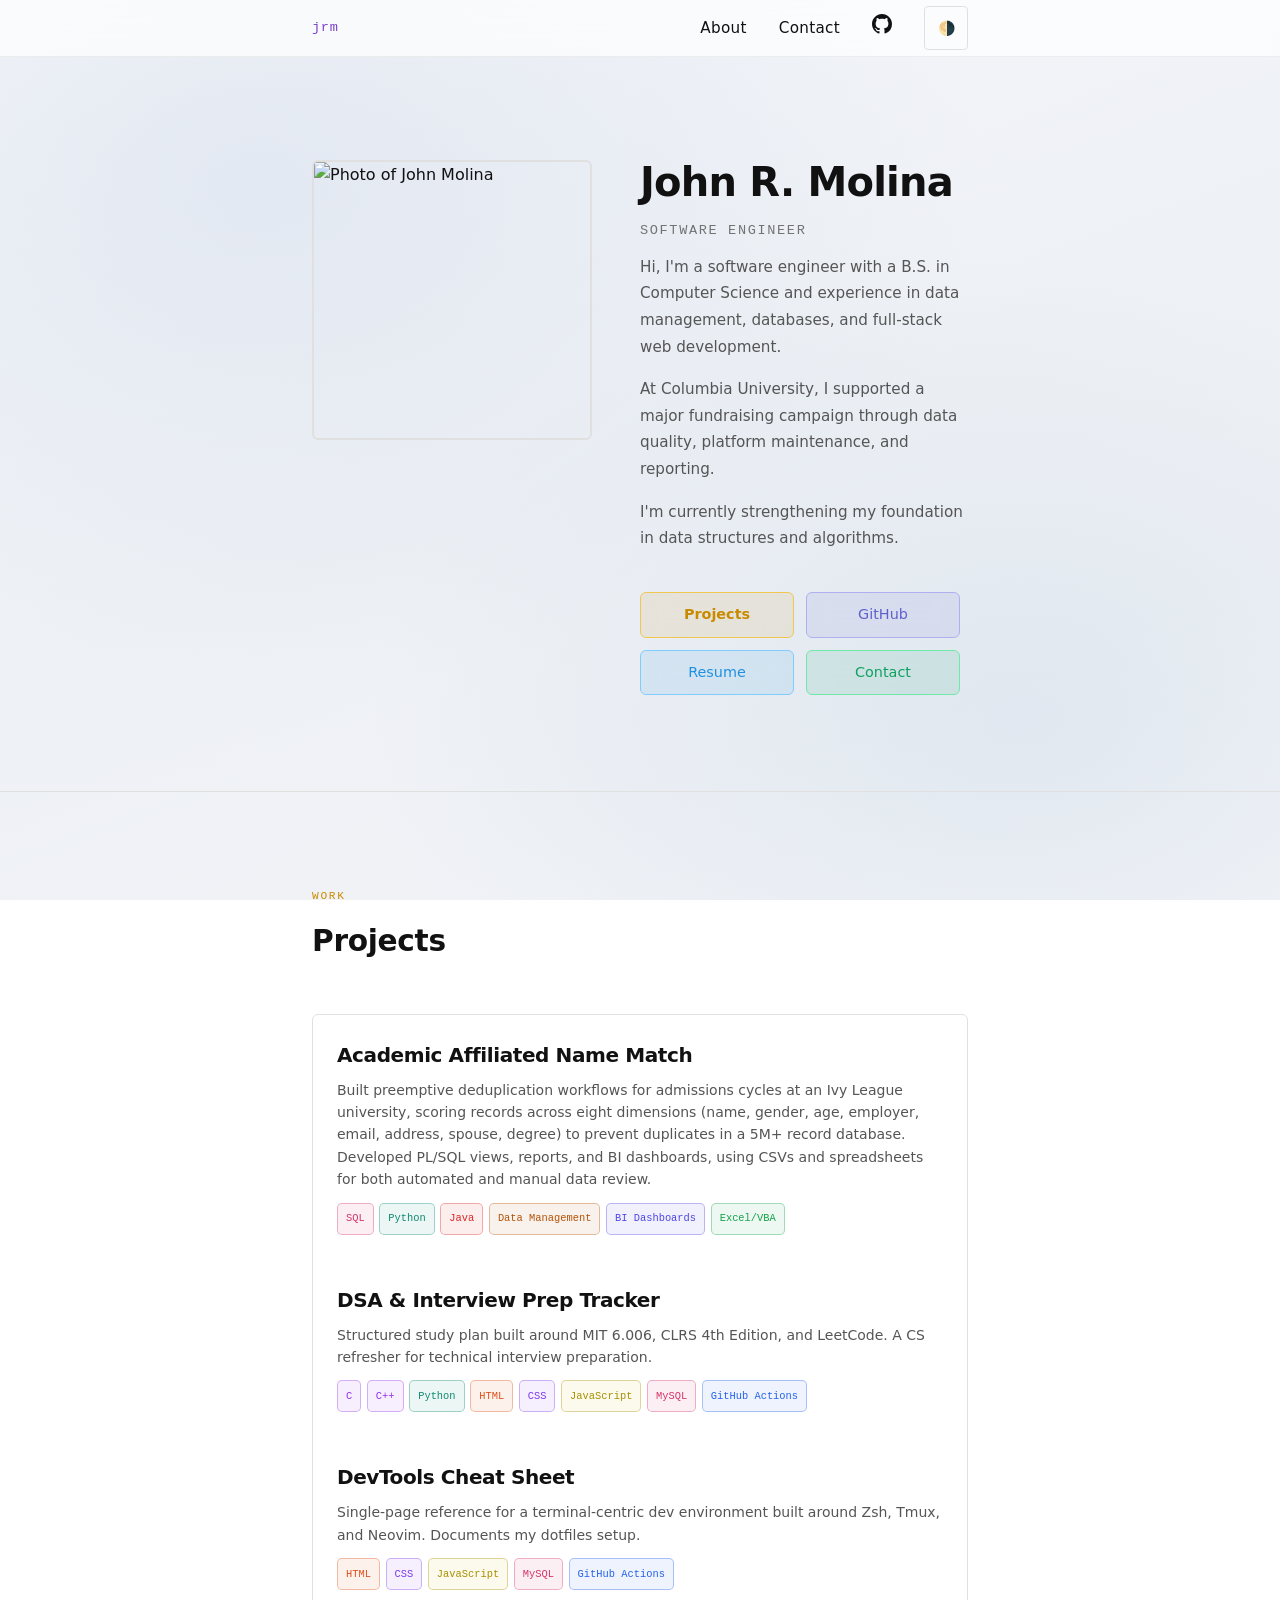
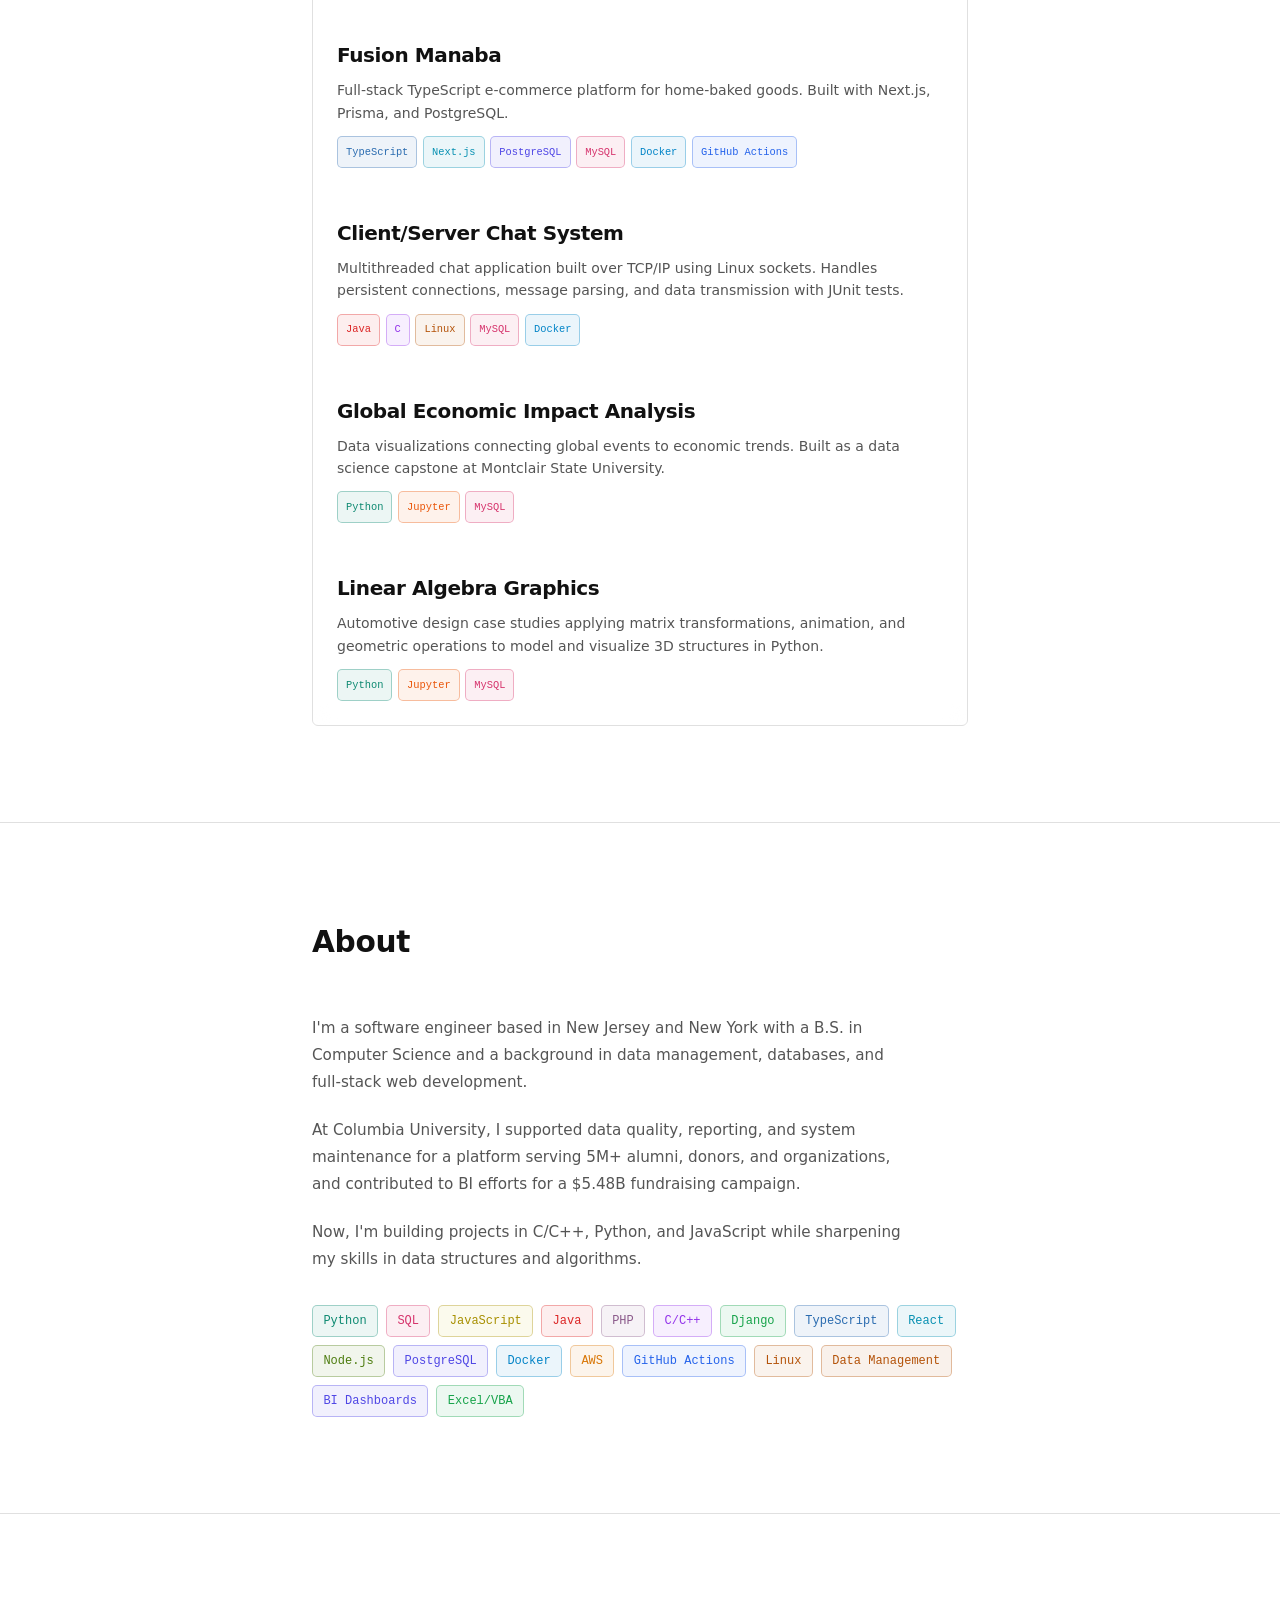
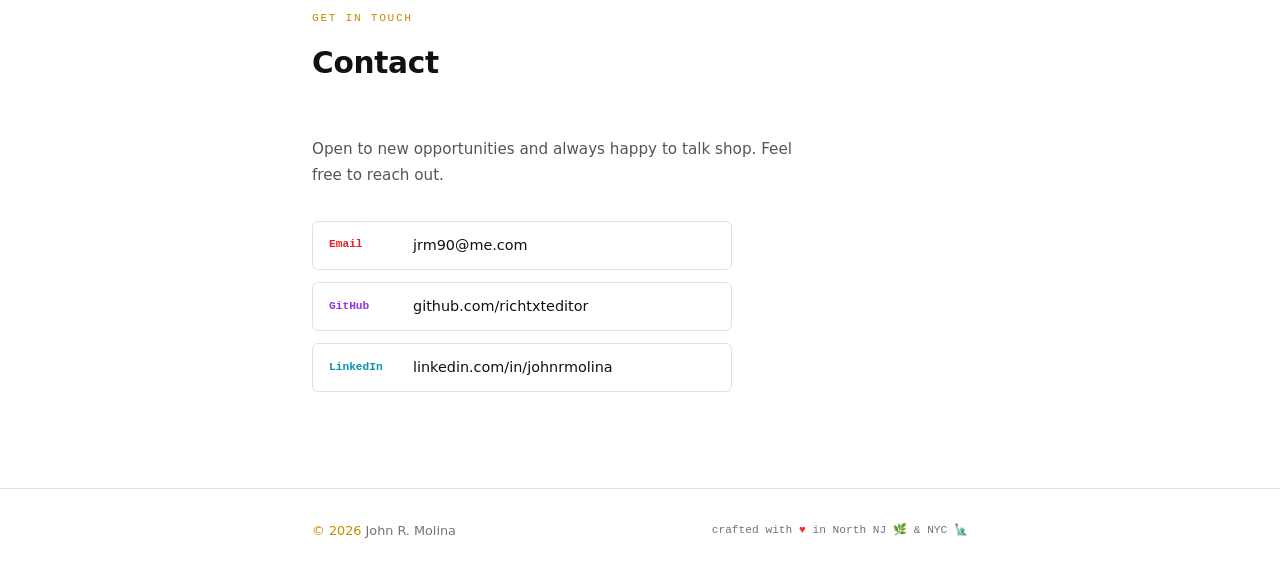
==== index.html @ a5426c4f "Make project cards fully clickable and accessible" ====
<!doctype html>
<html lang="en">
  <head>
    <meta charset="UTF-8" />
    <meta name="viewport" content="width=device-width, initial-scale=1.0" />
    <meta name="color-scheme" content="dark light" />
    <meta
      name="description"
      content="Portfolio of John Molina, Software Engineer based in NJ."
    />
    <title>John R. Molina</title>
    <link
      rel="icon"
      href="data:image/svg+xml,<svg xmlns='http://www.w3.org/2000/svg' viewBox='0 0 100 100'><text y='.9em' font-size='90'>💾</text></svg>"
    />
    <meta property="og:type" content="website" />
    <meta property="og:title" content="John R. Molina" />
    <meta property="og:description" content="Software Engineer based in NJ" />
    <meta
      property="og:image"
      content="https://richtxteditor.github.io/og-image.png"
    />
    <meta property="og:url" content="https://richtxteditor.github.io" />
    <meta name="twitter:card" content="summary_large_image" />
    <link rel="stylesheet" href="style.css" />
    <script>
      (function () {
        var t = localStorage.getItem("theme");
        if (t === "light" || t === "dark")
          document.documentElement.setAttribute("data-theme", t);
        else localStorage.removeItem("theme");
      })();
    </script>
  </head>
  <body>
    <!-- ── Skip Navigation ────────────────────────────────────── -->
    <a href="#main" class="skip-link">Skip to main content</a>

    <!-- ── Navigation ─────────────────────────────────────────── -->
    <header>
      <nav aria-label="Primary navigation">
        <div class="container">
          <a href="#hero" class="nav-logo" aria-label="John Molina — home"
            >jrm</a
          >
          <ul class="nav-links" role="list">
            <li><a href="#about">About</a></li>
            <li><a href="#contact">Contact</a></li>
            <li>
              <a
                href="https://github.com/richtxteditor/richtxteditor.github.io"
                target="_blank"
                rel="noopener"
                aria-label="GitHub repository (opens in new tab)"
                class="nav-github"
                ><svg
                  width="20"
                  height="20"
                  viewBox="0 0 16 16"
                  fill="currentColor"
                  aria-hidden="true"
                >
                  <path
                    d="M8 0C3.58 0 0 3.58 0 8c0 3.54 2.29 6.53 5.47 7.59.4.07.55-.17.55-.38 0-.19-.01-.82-.01-1.49-2.01.37-2.53-.49-2.69-.94-.09-.23-.48-.94-.82-1.13-.28-.15-.68-.52-.01-.53.63-.01 1.08.58 1.23.82.72 1.21 1.87.87 2.33.66.07-.52.28-.87.51-1.07-1.78-.2-3.64-.89-3.64-3.95 0-.87.31-1.59.82-2.15-.08-.2-.36-1.02.08-2.12 0 0 .67-.21 2.2.82.64-.18 1.32-.27 2-.27s1.36.09 2 .27c1.53-1.04 2.2-.82 2.2-.82.44 1.1.16 1.92.08 2.12.51.56.82 1.27.82 2.15 0 3.07-1.87 3.75-3.65 3.95.29.25.54.73.54 1.48 0 1.07-.01 1.93-.01 2.2 0 .21.15.46.55.38A8.01 8.01 0 0016 8c0-4.42-3.58-8-8-8z"
                  /></svg
              ></a>
            </li>
            <li>
              <button
                id="theme-toggle"
                type="button"
                aria-label="Toggle theme"
              ></button>
            </li>
          </ul>
        </div>
      </nav>
    </header>

    <main id="main">
      <!-- ── Hero ─────────────────────────────────────────────── -->
      <section id="hero" aria-labelledby="hero-heading">
        <div class="container hero-container">
          <span class="sr-only" id="new-tab-note">Opens in a new tab.</span>
          <span class="sr-only" id="pdf-note">PDF document.</span>
          <img
            src="prof_pic.png"
            alt="Photo of John Molina"
            class="hero-photo"
            width="280"
            height="280"
          />
          <div class="hero-text">
            <h1 class="hero-name" id="hero-heading">John R. Molina</h1>
            <p class="hero-title">Software Engineer</p>
            <div class="hero-bio">
              <p>
                Hi, I'm a software engineer with a B.S. in Computer Science and
                experience in data management, databases, and full-stack web
                development.
              </p>
              <p>
                At Columbia University, I supported a major fundraising
                campaign through data quality, platform maintenance, and
                reporting.
              </p>
              <p>
                I'm currently strengthening my foundation in data structures
                and algorithms.
              </p>
            </div>
            <div class="hero-links">
              <a href="#projects" class="btn btn-primary">Projects</a>
              <a
                href="https://github.com/richtxteditor"
                class="btn btn-github"
                target="_blank"
                rel="noopener"
                aria-describedby="new-tab-note"
                >GitHub</a
              >
              <a
                href="John Molina SWE resume.pdf"
                class="btn btn-resume"
                target="_blank"
                rel="noopener"
                aria-describedby="pdf-note new-tab-note"
                >Resume</a
              >
              <a href="#contact" class="btn btn-contact">Contact</a>
            </div>
          </div>
        </div>
      </section>

      <!-- ── Projects ─────────────────────────────────────────── -->
      <section id="projects" aria-labelledby="projects-heading">
        <div class="container">
          <p class="section-label" aria-hidden="true">Work</p>
          <h2 class="section-title" id="projects-heading">Projects</h2>
          <span class="sr-only" id="projects-new-tab-note"
            >Opens in a new tab.</span
          >

          <div class="projects-grid" role="list">
            <div class="project-card" role="listitem">
              <a
                href="https://www.wikicu.com/Office_of_Alumni_and_Development"
                class="project-card-link"
                target="_blank"
                rel="noopener"
                aria-labelledby="project-aanm-name"
                aria-describedby="project-aanm-desc projects-new-tab-note"
              >
                <div class="project-header">
                  <span class="project-name" id="project-aanm-name"
                    >Academic Affiliated Name Match</span
                  >
                </div>
                <p class="project-desc" id="project-aanm-desc">
                  Built preemptive deduplication workflows for admissions cycles
                  at an Ivy League university, scoring records across eight
                  dimensions (name, gender, age, employer, email, address, spouse,
                  degree) to prevent duplicates in a 5M+ record database.
                  Developed PL/SQL views, reports, and BI dashboards, using CSVs
                  and spreadsheets for both automated and manual data review.
                </p>
                <div class="project-tags" aria-hidden="true">
                  <span class="skill-tag lang-sql">SQL</span>
                  <span class="skill-tag lang-python">Python</span>
                  <span class="skill-tag lang-java">Java</span>
                  <span class="skill-tag lang-datamgmt">Data Management</span>
                  <span class="skill-tag lang-bi">BI Dashboards</span>
                  <span class="skill-tag lang-excel">Excel/VBA</span>
                </div>
              </a>
            </div>

            <div class="project-card" role="listitem">
              <a
                href="https://richtxteditor.github.io/dsa"
                class="project-card-link"
                target="_blank"
                rel="noopener"
                aria-labelledby="project-dsa-name"
                aria-describedby="project-dsa-desc projects-new-tab-note"
              >
                <div class="project-header">
                  <span class="project-name" id="project-dsa-name"
                    >DSA &amp; Interview Prep Tracker</span
                  >
                </div>
                <p class="project-desc" id="project-dsa-desc">
                  Structured study plan built around MIT 6.006, CLRS 4th Edition,
                  and LeetCode. A CS refresher for technical interview
                  preparation.
                </p>
                <div class="project-tags" aria-hidden="true">
                  <span class="skill-tag lang-cpp">C</span>
                  <span class="skill-tag lang-cpp">C++</span>
                  <span class="skill-tag lang-python">Python</span>
                  <span class="skill-tag lang-html">HTML</span>
                  <span class="skill-tag lang-css">CSS</span>
                  <span class="skill-tag lang-javascript">JavaScript</span>
                  <span class="skill-tag lang-sql">MySQL</span>
                  <span class="skill-tag lang-ghactions">GitHub Actions</span>
                </div>
              </a>
            </div>

            <div class="project-card" role="listitem">
              <a
                href="https://richtxteditor.github.io/devtools"
                class="project-card-link"
                target="_blank"
                rel="noopener"
                aria-labelledby="project-devtools-name"
                aria-describedby="project-devtools-desc projects-new-tab-note"
              >
                <div class="project-header">
                  <span class="project-name" id="project-devtools-name"
                    >DevTools Cheat Sheet</span
                  >
                </div>
                <p class="project-desc" id="project-devtools-desc">
                  Single-page reference for a terminal-centric dev environment
                  built around Zsh, Tmux, and Neovim. Documents my dotfiles setup.
                </p>
                <div class="project-tags" aria-hidden="true">
                  <span class="skill-tag lang-html">HTML</span>
                  <span class="skill-tag lang-css">CSS</span>
                  <span class="skill-tag lang-javascript">JavaScript</span>
                  <span class="skill-tag lang-sql">MySQL</span>
                  <span class="skill-tag lang-ghactions">GitHub Actions</span>
                </div>
              </a>
            </div>

            <div class="project-card" role="listitem">
              <a
                href="https://github.com/richtxteditor/fusion-manaba"
                class="project-card-link"
                target="_blank"
                rel="noopener"
                aria-labelledby="project-fusion-name"
                aria-describedby="project-fusion-desc projects-new-tab-note"
              >
                <div class="project-header">
                  <span class="project-name" id="project-fusion-name"
                    >Fusion Manaba</span
                  >
                </div>
                <p class="project-desc" id="project-fusion-desc">
                  Full-stack TypeScript e-commerce platform for home-baked goods.
                  Built with Next.js, Prisma, and PostgreSQL.
                </p>
                <div class="project-tags" aria-hidden="true">
                  <span class="skill-tag lang-typescript">TypeScript</span>
                  <span class="skill-tag lang-react">Next.js</span>
                  <span class="skill-tag lang-postgres">PostgreSQL</span>
                  <span class="skill-tag lang-sql">MySQL</span>
                  <span class="skill-tag lang-docker">Docker</span>
                  <span class="skill-tag lang-ghactions">GitHub Actions</span>
                </div>
              </a>
            </div>

            <div class="project-card" role="listitem">
              <a
                href="https://github.com/richtxteditor/Client-Server-Chat-System-with-Enhanced-TCP-Protocol"
                class="project-card-link"
                target="_blank"
                rel="noopener"
                aria-labelledby="project-chat-name"
                aria-describedby="project-chat-desc projects-new-tab-note"
              >
                <div class="project-header">
                  <span class="project-name" id="project-chat-name"
                    >Client/Server Chat System</span
                  >
                </div>
                <p class="project-desc" id="project-chat-desc">
                  Multithreaded chat application built over TCP/IP using Linux
                  sockets. Handles persistent connections, message parsing, and
                  data transmission with JUnit tests.
                </p>
                <div class="project-tags" aria-hidden="true">
                  <span class="skill-tag lang-java">Java</span>
                  <span class="skill-tag lang-cpp">C</span>
                  <span class="skill-tag lang-linux">Linux</span>
                  <span class="skill-tag lang-sql">MySQL</span>
                  <span class="skill-tag lang-docker">Docker</span>
                </div>
              </a>
            </div>

            <div class="project-card" role="listitem">
              <a
                href="https://github.com/richtxteditor/MSU-datasci-geopolitical-analysis"
                class="project-card-link"
                target="_blank"
                rel="noopener"
                aria-labelledby="project-global-name"
                aria-describedby="project-global-desc projects-new-tab-note"
              >
                <div class="project-header">
                  <span class="project-name" id="project-global-name"
                    >Global Economic Impact Analysis</span
                  >
                </div>
                <p class="project-desc" id="project-global-desc">
                  Data visualizations connecting global events to economic trends.
                  Built as a data science capstone at Montclair State University.
                </p>
                <div class="project-tags" aria-hidden="true">
                  <span class="skill-tag lang-python">Python</span>
                  <span class="skill-tag lang-jupyter">Jupyter</span>
                  <span class="skill-tag lang-sql">MySQL</span>
                </div>
              </a>
            </div>

            <div class="project-card" role="listitem">
              <a
                href="https://github.com/richtxteditor/linear-algebra-graphics-project"
                class="project-card-link"
                target="_blank"
                rel="noopener"
                aria-labelledby="project-linear-name"
                aria-describedby="project-linear-desc projects-new-tab-note"
              >
                <div class="project-header">
                  <span class="project-name" id="project-linear-name"
                    >Linear Algebra Graphics</span
                  >
                </div>
                <p class="project-desc" id="project-linear-desc">
                  Automotive design case studies applying matrix transformations,
                  animation, and geometric operations to model and visualize 3D
                  structures in Python.
                </p>
                <div class="project-tags" aria-hidden="true">
                  <span class="skill-tag lang-python">Python</span>
                  <span class="skill-tag lang-jupyter">Jupyter</span>
                  <span class="skill-tag lang-sql">MySQL</span>
                </div>
              </a>
            </div>
          </div>
        </div>
      </section>

      <!-- ── About ────────────────────────────────────────────── -->
      <section id="about" aria-labelledby="about-heading">
        <div class="container">
          <h2 class="section-title" id="about-heading">About</h2>

          <div class="about-body">
            <p>
              I'm a software engineer based in New Jersey and New York with a
              B.S. in Computer Science and a background in data management,
              databases, and full-stack web development.
            </p>
            <p>
              At Columbia University, I supported data quality, reporting, and
              system maintenance for a platform serving 5M+ alumni, donors,
              and organizations, and contributed to BI efforts for a $5.48B
              fundraising campaign.
            </p>
            <p>
              Now, I'm building projects in C/C++, Python, and JavaScript
              while sharpening my skills in data structures and algorithms.
            </p>
          </div>

          <ul class="skills" role="list" aria-label="Technical skills">
            <li>
              <button type="button" class="skill-tag lang-python">
                Python
              </button>
            </li>
            <li>
              <button type="button" class="skill-tag lang-sql">SQL</button>
            </li>
            <li>
              <button type="button" class="skill-tag lang-javascript">
                JavaScript
              </button>
            </li>
            <li>
              <button type="button" class="skill-tag lang-java">Java</button>
            </li>
            <li>
              <button type="button" class="skill-tag lang-php">PHP</button>
            </li>
            <li>
              <button type="button" class="skill-tag lang-cpp">C/C++</button>
            </li>
            <li>
              <button type="button" class="skill-tag lang-django">
                Django
              </button>
            </li>
            <li>
              <button type="button" class="skill-tag lang-typescript">
                TypeScript
              </button>
            </li>
            <li>
              <button type="button" class="skill-tag lang-react">React</button>
            </li>
            <li>
              <button type="button" class="skill-tag lang-node">
                Node.js
              </button>
            </li>
            <li>
              <button type="button" class="skill-tag lang-postgres">
                PostgreSQL
              </button>
            </li>
            <li>
              <button type="button" class="skill-tag lang-docker">
                Docker
              </button>
            </li>
            <li>
              <button type="button" class="skill-tag lang-aws">AWS</button>
            </li>
            <li>
              <button type="button" class="skill-tag lang-ghactions">
                GitHub Actions
              </button>
            </li>
            <li>
              <button type="button" class="skill-tag lang-linux">Linux</button>
            </li>
            <li>
              <button type="button" class="skill-tag lang-datamgmt">
                Data Management
              </button>
            </li>
            <li>
              <button type="button" class="skill-tag lang-bi">
                BI Dashboards
              </button>
            </li>
            <li>
              <button type="button" class="skill-tag lang-excel">
                Excel/VBA
              </button>
            </li>
          </ul>
        </div>
      </section>

      <!-- ── Contact ──────────────────────────────────────────── -->
      <section id="contact" aria-labelledby="contact-heading">
        <div class="container">
          <p class="section-label" aria-hidden="true">Get in touch</p>
          <h2 class="section-title" id="contact-heading">Contact</h2>

          <div class="contact-text">
            <p>
              Open to new opportunities and always happy to talk shop. Feel free
              to reach out.
            </p>
          </div>

          <ul class="contact-links" role="list">
            <li>
              <a
                href="mailto:jrm90@me.com"
                class="contact-link"
              >
                <span class="contact-link-label contact-label-email">Email</span>
                jrm90@me.com
              </a>
            </li>
            <li>
              <a
                href="https://github.com/richtxteditor"
                class="contact-link"
                target="_blank"
                rel="noopener"
                aria-describedby="new-tab-note"
              >
                <span class="contact-link-label contact-label-github"
                  >GitHub</span
                >
                github.com/richtxteditor
              </a>
            </li>
            <li>
              <a
                href="https://www.linkedin.com/in/johnrmolina/"
                class="contact-link"
                target="_blank"
                rel="noopener"
                aria-describedby="new-tab-note"
              >
                <span class="contact-link-label contact-label-linkedin"
                  >LinkedIn</span
                >
                linkedin.com/in/johnrmolina
              </a>
            </li>
          </ul>
        </div>
      </section>
    </main>

    <!-- ── Back to Top ──────────────────────────────────────────── -->
    <button
      id="to-top"
      type="button"
      aria-label="Back to top"
      class="to-top"
      hidden
    >
      &uarr;
    </button>

    <!-- ── Footer ─────────────────────────────────────────────── -->
    <footer>
      <div class="container">
        <span class="footer-left"
          ><span class="footer-copy"
            >&copy; <time id="year" datetime="2026">2026</time></span
          >
          <span class="footer-name">John R. Molina</span></span
        >
        <span
          class="footer-made"
          >crafted with
          <span class="heart" aria-hidden="true">&hearts;</span> in North NJ
          <span class="garden" aria-hidden="true">🌿</span> &amp; NYC
          <span class="city" aria-hidden="true">🗽</span></span
        >
      </div>
    </footer>

    <script>
      (function () {
        var yearEl = document.getElementById("year");
        var y = new Date().getFullYear();
        yearEl.textContent = y;
        yearEl.setAttribute("datetime", y);
      })();

      (function () {
        var btn = document.getElementById("theme-toggle");
        var root = document.documentElement;
        var modes = ["auto", "light", "dark"];

        function getStored() {
          var t = localStorage.getItem("theme");
          return t === "light" || t === "dark" ? t : "auto";
        }

        function getEffective(mode) {
          if (mode === "light" || mode === "dark") return mode;
          return matchMedia("(prefers-color-scheme: light)").matches
            ? "light"
            : "dark";
        }

        function apply(mode) {
          if (mode === "auto") {
            root.removeAttribute("data-theme");
            localStorage.removeItem("theme");
          } else {
            root.setAttribute("data-theme", mode);
            localStorage.setItem("theme", mode);
          }
        }

        function updateLabel() {
          var mode = getStored();
          var effective = getEffective(mode);
          var icons = {
            auto: "\uD83C\uDF17",
            light: "\u2600\uFE0F",
            dark: "\uD83C\uDF19",
          };
          var labels = {
            auto: "Theme: auto (system) — click for light",
            light: "Theme: light — click for dark",
            dark: "Theme: dark — click for auto",
          };
          btn.textContent = icons[mode];
          btn.setAttribute("aria-label", labels[mode]);
        }

        btn.addEventListener("click", function () {
          var current = getStored();
          var next = modes[(modes.indexOf(current) + 1) % modes.length];
          apply(next);
          updateLabel();
        });

        matchMedia("(prefers-color-scheme: light)").addEventListener(
          "change",
          function () {
            if (getStored() === "auto") apply("auto");
            updateLabel();
          },
        );
        updateLabel();
      })();

      (function () {
        var navLinks = document.querySelectorAll(".nav-links a[href^='#']");
        var sections = [];
        navLinks.forEach(function (link) {
          var sec = document.querySelector(link.getAttribute("href"));
          if (sec) sections.push({ link: link, section: sec });
        });

        var observer = new IntersectionObserver(
          function (entries) {
            entries.forEach(function (entry) {
              sections.forEach(function (item) {
                if (item.section === entry.target) {
                  if (entry.isIntersecting) {
                    item.link.classList.add("active");
                    item.link.setAttribute("aria-current", "true");
                  } else {
                    item.link.classList.remove("active");
                    item.link.removeAttribute("aria-current");
                  }
                }
              });
            });
          },
          { rootMargin: "-50% 0px -50% 0px" },
        );

        sections.forEach(function (item) {
          observer.observe(item.section);
        });
      })();


      (function () {
        // Heart glitch on hover
        var heart = document.querySelector(".heart");
        var city = document.querySelector(".city");
        var garden = document.querySelector(".garden");
        if (!heart) return;
        var heartActive = false;
        var heartTimeout;
        var cityTimeout;
        var gardenTimeout;
        var heartGlyphs = [
          "\u2665",
          "\u2764",
          "\u2661",
          "\u2763",
          "\u2766",
          "\u2767",
          "*",
          "\u00d7",
          "\u2620",
          "\u2606",
        ];

        var heartColors = [
          "#f04040",
          "#ff2060",
          "#ff6080",
          "#e00040",
          "#ff4070",
          "#ff8090",
          "#d02050",
        ];

        function heartScramble() {
          if (!heartActive) return;
          heart.style.color =
            heartColors[Math.floor(Math.random() * heartColors.length)];
          var dx = (Math.random() - 0.5) * 5;
          var dy = (Math.random() - 0.5) * 4;
          var scale = 0.9 + Math.random() * 0.5;
          var rot = (Math.random() - 0.5) * 20;
          heart.style.display = "inline-block";
          heart.style.transform =
            "translate(" +
            dx +
            "px," +
            dy +
            "px) scale(" +
            scale +
            ") rotate(" +
            rot +
            "deg)";
          heartTimeout = setTimeout(heartScramble, 40 + Math.random() * 50);
        }

        function cityScramble() {
          if (!heartActive || !city) return;
          var dx = (Math.random() - 0.5) * 5;
          var dy = (Math.random() - 0.5) * 4;
          var scale = 0.9 + Math.random() * 0.5;
          var rot = (Math.random() - 0.5) * 20;
          city.style.display = "inline-block";
          city.style.transform =
            "translate(" +
            dx +
            "px," +
            dy +
            "px) scale(" +
            scale +
            ") rotate(" +
            rot +
            "deg)";
          cityTimeout = setTimeout(cityScramble, 40 + Math.random() * 50);
        }

        function gardenScramble() {
          if (!heartActive || !garden) return;
          var dx = (Math.random() - 0.5) * 5;
          var dy = (Math.random() - 0.5) * 4;
          var scale = 0.9 + Math.random() * 0.5;
          var rot = (Math.random() - 0.5) * 20;
          garden.style.display = "inline-block";
          garden.style.transform =
            "translate(" +
            dx +
            "px," +
            dy +
            "px) scale(" +
            scale +
            ") rotate(" +
            rot +
            "deg)";
          gardenTimeout = setTimeout(gardenScramble, 40 + Math.random() * 50);
        }

        function heartRestore() {
          heartActive = false;
          clearTimeout(heartTimeout);
          clearTimeout(cityTimeout);
          clearTimeout(gardenTimeout);
          heart.style.color = "";
          heart.style.transform = "";
          if (city) {
            city.style.transform = "";
          }
          if (garden) {
            garden.style.transform = "";
          }
        }

        var footerMade = document.querySelector(".footer-made");
        if (!matchMedia("(prefers-reduced-motion: reduce)").matches) {
          footerMade.addEventListener("mouseenter", function () {
            heartActive = true;
            heartScramble();
            cityScramble();
            gardenScramble();
          });
          footerMade.addEventListener("mouseleave", heartRestore);
        }
      })();

      (function () {
        function scrollToProjects() {
          document
            .getElementById("projects")
            .scrollIntoView({ behavior: "smooth", block: "start" });
        }
        document.querySelectorAll(".skills .skill-tag").forEach(function (tag) {
          tag.addEventListener("click", scrollToProjects);
          tag.addEventListener("keydown", function (e) {
            if (e.key === "Enter" || e.key === " ") {
              e.preventDefault();
              scrollToProjects();
            }
          });
        });
      })();

      (function () {
        var toTop = document.getElementById("to-top");
        function toggle() {
          toTop.hidden = window.scrollY < 400;
        }
        window.addEventListener("scroll", toggle, { passive: true });
        toTop.addEventListener("click", function () {
          window.scrollTo({ top: 0, behavior: "smooth" });
        });
        toggle();
      })();

      (function () {
        var logo = document.querySelector(".nav-logo");
        var original = "jrm";
        var chars = "!@#$%^&*?~/\\|<>{}[]0123456789abcdefghijklmnopqrstuvwxyz";
        var hovering = false;
        var interval;

        if (matchMedia("(prefers-reduced-motion: reduce)").matches) return;

        function runScramble() {
          var iterations = 0;
          interval = setInterval(function () {
            logo.textContent = original
              .split("")
              .map(function (ch, i) {
                if (i < iterations) return original[i];
                return chars[Math.floor(Math.random() * chars.length)];
              })
              .join("");
            iterations += 1 / 3;
            if (iterations >= original.length) {
              clearInterval(interval);
              if (hovering) runScramble();
            }
          }, 40);
        }

        logo.addEventListener("mouseenter", function () {
          hovering = true;
          runScramble();
        });

        logo.addEventListener("mouseleave", function () {
          hovering = false;
          clearInterval(interval);
          logo.textContent = original;
        });
      })();
    </script>
  </body>
</html>
---- style.css ----
/* ─── Reset & Variables ─────────────────────────────────────── */
*,
*::before,
*::after {
  box-sizing: border-box;
  margin: 0;
  padding: 0;
}

:root {
  --bg: radial-gradient(ellipse at 75% 85%, #18103a 0%, transparent 45%),
    radial-gradient(ellipse at 25% 40%, #0c1830 0%, transparent 40%),
    linear-gradient(160deg, #050507 0%, #0a0e1a 25%, #0e1028 50%, #100c20 75%, #060608 100%);
  --nav-bg: #0f172a;
  --surface: #161616;
  --border: #222222;
  --muted: #9a9a9a;
  --text: #e8e8e8;
  --dim: #a0a0a0;
  --font: "SF Mono", "Fira Code", "Cascadia Code", monospace;
  --sans: system-ui, -apple-system, sans-serif;
}

@media (prefers-color-scheme: light) {
  :root:not([data-theme="dark"]) {
    --bg: radial-gradient(ellipse at 20% 20%, rgba(210, 220, 235, 0.5) 0%, transparent 50%),
      radial-gradient(ellipse at 80% 80%, rgba(200, 215, 230, 0.4) 0%, transparent 45%),
      linear-gradient(160deg, #f8f9fb 0%, #f2f4f8 25%, #eef1f5 50%, #f0f2f6 75%, #f5f6f9 100%);
    --nav-bg: #ffffff;
    --surface: #f0f0f0;
    --border: #e0e0e0;
    --muted: #737373;
    --text: #111111;
    --dim: #555555;
  }

  :root:not([data-theme="dark"]) .btn-primary {
    color: #c88b00;
    border-color: #f0c850;
    background: rgba(200, 139, 0, 0.1);
  }

  :root:not([data-theme="dark"]) .btn-primary:hover {
    color: #a06e00;
    border-color: #c88b00;
    background: rgba(200, 139, 0, 0.18);
  }
}

[data-theme="light"] {
  --bg: radial-gradient(ellipse at 20% 20%, rgba(210, 220, 235, 0.5) 0%, transparent 50%),
    radial-gradient(ellipse at 80% 80%, rgba(200, 215, 230, 0.4) 0%, transparent 45%),
    linear-gradient(160deg, #f8f9fb 0%, #f2f4f8 25%, #eef1f5 50%, #f0f2f6 75%, #f5f6f9 100%);
  --nav-bg: #ffffff;
  --surface: #f0f0f0;
  --border: #e0e0e0;
  --muted: #737373;
  --text: #111111;
  --dim: #555555;
}

[data-theme="light"] .btn-primary {
  color: #c88b00;
  border-color: #f0c850;
  background: rgba(200, 139, 0, 0.1);
}

[data-theme="light"] .btn-primary:hover {
  color: #a06e00;
  border-color: #c88b00;
  background: rgba(200, 139, 0, 0.18);
}

html {
  scroll-behavior: smooth;
}

@media (prefers-reduced-motion: reduce) {
  html {
    scroll-behavior: auto;
  }

  *,
  *::before,
  *::after {
    transition-duration: 0.01ms !important;
    animation-duration: 0.01ms !important;
  }
}

body {
  background: var(--bg);
  background-attachment: fixed;
  color: var(--text);
  font-family: var(--sans);
  font-size: 16px;
  line-height: 1.6;
  -webkit-font-smoothing: antialiased;
}

/* ─── Skip Link ─────────────────────────────────────────────── */
.skip-link {
  position: absolute;
  top: -100%;
  left: 1rem;
  padding: 0.5rem 1rem;
  background: var(--text);
  color: var(--nav-bg);
  font-size: 0.875rem;
  font-weight: 600;
  border-radius: 4px;
  z-index: 999;
  text-decoration: none;
}

.skip-link:focus {
  top: 1rem;
}

.sr-only {
  position: absolute;
  width: 1px;
  height: 1px;
  padding: 0;
  margin: -1px;
  overflow: hidden;
  clip: rect(0, 0, 0, 0);
  white-space: nowrap;
  border: 0;
}

/* ─── Focus Styles ───────────────────────────────────────────── */
:focus-visible {
  outline: 2px solid var(--text);
  outline-offset: 3px;
  border-radius: 2px;
}

/* ─── Layout ────────────────────────────────────────────────── */
.container {
  max-width: 720px;
  margin: 0 auto;
  padding: 0 2rem;
}

section {
  padding: 6rem 0;
  border-bottom: 1px solid var(--border);
}

section:last-of-type {
  border-bottom: none;
}

/* ─── Navigation ────────────────────────────────────────────── */
nav {
  position: fixed;
  top: 0;
  left: 0;
  right: 0;
  z-index: 100;
  background: rgba(15, 23, 42, 0.8);
  backdrop-filter: blur(16px);
  -webkit-backdrop-filter: blur(16px);
  border-bottom: 1px solid rgba(255, 255, 255, 0.08);
}

@media (prefers-color-scheme: light) {
  :root:not([data-theme="dark"]) nav {
    background: rgba(255, 255, 255, 0.7);
    border-bottom: 1px solid rgba(0, 0, 0, 0.06);
  }
}

[data-theme="light"] nav {
  background: rgba(255, 255, 255, 0.7);
  border-bottom: 1px solid rgba(0, 0, 0, 0.06);
}

nav .container {
  display: flex;
  align-items: center;
  justify-content: space-between;
  height: 56px;
}

.nav-logo {
  font-family: var(--font);
  font-size: 0.85rem;
  color: #b07ee8;
  text-decoration: none;
  letter-spacing: 0.05em;
}

[data-theme="light"] .nav-logo,
:root:not([data-theme="dark"]) .nav-logo {
  color: #8040e0;
}

.nav-links {
  display: flex;
  align-items: center;
  gap: 2rem;
  list-style: none;
}

.nav-links a {
  color: var(--text);
  text-decoration: none;
  font-size: 0.95rem;
  font-weight: 500;
  letter-spacing: 0.02em;
  transition: color 0.15s, opacity 0.15s;
}

.nav-links a:hover {
  opacity: 0.7;
}

.nav-links a.active {
  color: var(--text);
  text-decoration: underline;
  text-underline-offset: 4px;
  text-decoration-thickness: 2px;
}

/* ─── Theme Toggle ─────────────────────────────────────────── */
#theme-toggle {
  background: none;
  border: 1px solid var(--border);
  border-radius: 4px;
  padding: 0.25rem 0.5rem;
  min-width: 44px;
  min-height: 44px;
  font-size: 0.875rem;
  color: var(--dim);
  cursor: pointer;
  transition:
    color 0.15s,
    border-color 0.15s;
  line-height: 1;
}

#theme-toggle:hover {
  color: var(--text);
  border-color: var(--muted);
}

/* ─── Hero ──────────────────────────────────────────────────── */
#hero {
  padding-top: 10rem;
  padding-bottom: 6rem;
  border-bottom: 1px solid var(--border);
}

.hero-container {
  display: flex;
  align-items: flex-start;
  justify-content: space-between;
  gap: 3rem;
}

.hero-text {
  flex: 1;
  min-width: 0;
}

.hero-photo {
  width: 280px;
  height: 280px;
  border-radius: 6px;
  object-fit: cover;
  flex-shrink: 0;
  border: 2px solid var(--border);
}

.hero-label {
  font-family: var(--font);
  font-size: 0.75rem;
  color: var(--muted);
  letter-spacing: 0.15em;
  text-transform: uppercase;
  margin-bottom: 1.5rem;
}

.hero-name {
  font-size: clamp(1.75rem, 4vw, 2.5rem);
  white-space: nowrap;
  font-weight: 700;
  letter-spacing: -0.02em;
  line-height: 1.1;
  margin-bottom: 1rem;
}

.hero-title {
  font-size: 0.85rem;
  font-family: var(--font);
  font-weight: 500;
  color: var(--muted);
  letter-spacing: 0.12em;
  text-transform: uppercase;
  margin-bottom: 0.75rem;
}

.hero-bio {
  max-width: 500px;
  color: var(--dim);
  font-size: 0.95rem;
  line-height: 1.75;
  margin-bottom: 2.5rem;
}

.hero-bio p + p {
  margin-top: 1rem;
}

.hero-links {
  display: grid;
  grid-template-columns: 1fr 1fr;
  gap: 0.75rem;
  max-width: 320px;
}

/* ─── Buttons & Links ───────────────────────────────────────── */
.btn {
  display: inline-flex;
  align-items: center;
  justify-content: center;
  gap: 0.4rem;
  padding: 0.65rem 1.25rem;
  border: 1.5px solid var(--border);
  border-radius: 6px;
  font-size: 0.9rem;
  font-weight: 500;
  color: var(--dim);
  text-decoration: none;
  backdrop-filter: blur(12px);
  -webkit-backdrop-filter: blur(12px);
  transition:
    color 0.15s,
    border-color 0.15s,
    background 0.15s,
    transform 0.15s;
}

.btn:active {
  transform: scale(0.97);
}

.btn:hover {
  color: var(--text);
  border-color: var(--muted);
}

.btn-primary {
  color: #f0cc60;
  border-color: #a08030;
  background: rgba(240, 204, 96, 0.2);
  font-weight: 600;
}

.btn-primary:hover {
  color: #ffe080;
  border-color: #f0cc60;
  background: rgba(240, 204, 96, 0.3);
}

/* Accent button colors — dark theme defaults */
.btn-github {
  color: #b8a8f0;
  border-color: #6050bb;
  background: rgba(160, 144, 224, 0.22);
}
.btn-github:hover {
  color: #d0c0ff;
  border-color: #b8a8f0;
  background: rgba(160, 144, 224, 0.35);
}

.btn-resume {
  color: #90d8ff;
  border-color: #3580cc;
  background: rgba(128, 204, 255, 0.22);
}
.btn-resume:hover {
  color: #b0e8ff;
  border-color: #90d8ff;
  background: rgba(128, 204, 255, 0.35);
}

.btn-contact {
  color: #80f0b0;
  border-color: #309960;
  background: rgba(112, 240, 168, 0.22);
}
.btn-contact:hover {
  color: #a8ffd0;
  border-color: #80f0b0;
  background: rgba(112, 240, 168, 0.35);
}

/* Accent button colors — light theme */
:root:not([data-theme="dark"]) .btn-primary {
  color: #c88b00;
  border-color: #f0c850;
  background: rgba(200, 139, 0, 0.1);
}
:root:not([data-theme="dark"]) .btn-primary:hover {
  color: #a06e00;
  border-color: #c88b00;
  background: rgba(200, 139, 0, 0.18);
}

:root:not([data-theme="dark"]) .btn-github {
  color: #6060cc;
  border-color: #b0b0f0;
  background: rgba(96, 96, 204, 0.1);
}
:root:not([data-theme="dark"]) .btn-github:hover {
  color: #4040aa;
  border-color: #6060cc;
  background: rgba(96, 96, 204, 0.18);
}

:root:not([data-theme="dark"]) .btn-resume {
  color: #2090e0;
  border-color: #80ccff;
  background: rgba(32, 144, 224, 0.1);
}
:root:not([data-theme="dark"]) .btn-resume:hover {
  color: #0070c0;
  border-color: #2090e0;
  background: rgba(32, 144, 224, 0.18);
}

:root:not([data-theme="dark"]) .btn-contact {
  color: #10a060;
  border-color: #70e8a8;
  background: rgba(16, 160, 96, 0.1);
}
:root:not([data-theme="dark"]) .btn-contact:hover {
  color: #088048;
  border-color: #10a060;
  background: rgba(16, 160, 96, 0.18);
}

@media (prefers-color-scheme: light) {
  :root:not([data-theme="dark"]) .btn-primary {
    color: #c88b00;
    border-color: #f0c850;
    background: rgba(200, 139, 0, 0.1);
  }
  :root:not([data-theme="dark"]) .btn-primary:hover {
    color: #a06e00;
    border-color: #c88b00;
    background: rgba(200, 139, 0, 0.18);
  }
  :root:not([data-theme="dark"]) .btn-github {
    color: #6060cc;
    border-color: #b0b0f0;
    background: rgba(96, 96, 204, 0.1);
  }
  :root:not([data-theme="dark"]) .btn-github:hover {
    color: #4040aa;
    border-color: #6060cc;
    background: rgba(96, 96, 204, 0.18);
  }
  :root:not([data-theme="dark"]) .btn-resume {
    color: #2090e0;
    border-color: #80ccff;
    background: rgba(32, 144, 224, 0.1);
  }
  :root:not([data-theme="dark"]) .btn-resume:hover {
    color: #0070c0;
    border-color: #2090e0;
    background: rgba(32, 144, 224, 0.18);
  }
  :root:not([data-theme="dark"]) .btn-contact {
    color: #10a060;
    border-color: #70e8a8;
    background: rgba(16, 160, 96, 0.1);
  }
  :root:not([data-theme="dark"]) .btn-contact:hover {
    color: #088048;
    border-color: #10a060;
    background: rgba(16, 160, 96, 0.18);
  }
  :root:not([data-theme="dark"]) .nav-logo {
    color: #7b3dcc;
  }
  :root:not([data-theme="dark"]) .section-label {
    color: #9a7010;
  }
  :root:not([data-theme="dark"]) .heart {
    color: #d42020;
  }
}

[data-theme="light"] .btn-github {
  color: #6060cc;
  border-color: #b0b0f0;
  background: rgba(96, 96, 204, 0.1);
}
[data-theme="light"] .btn-github:hover {
  color: #4040aa;
  border-color: #6060cc;
  background: rgba(96, 96, 204, 0.18);
}
[data-theme="light"] .btn-resume {
  color: #2090e0;
  border-color: #80ccff;
  background: rgba(32, 144, 224, 0.1);
}
[data-theme="light"] .btn-resume:hover {
  color: #0070c0;
  border-color: #2090e0;
  background: rgba(32, 144, 224, 0.18);
}
[data-theme="light"] .btn-contact {
  color: #10a060;
  border-color: #70e8a8;
  background: rgba(16, 160, 96, 0.1);
}
[data-theme="light"] .btn-contact:hover {
  color: #088048;
  border-color: #10a060;
  background: rgba(16, 160, 96, 0.18);
}

/* ─── Section Header ────────────────────────────────────────── */
.section-label {
  font-family: var(--font);
  font-size: 0.7rem;
  color: #d4a830;
  letter-spacing: 0.15em;
  text-transform: uppercase;
  margin-bottom: 0.75rem;
}

[data-theme="light"] .section-label,
:root:not([data-theme="dark"]) .section-label {
  color: #c88b00;
}

.section-title {
  font-size: 1.85rem;
  font-weight: 700;
  letter-spacing: -0.01em;
  margin-bottom: 3rem;
}

/* ─── Projects ──────────────────────────────────────────────── */
.projects-grid {
  display: grid;
  gap: 1px;
  border: 1px solid var(--border);
  border-radius: 6px;
  /* Use clip instead of hidden so focus outlines can paint outside */
  overflow: clip;
}

/* Project card focus — inset outline so it's visible within the clipped grid */
.project-card-link:focus-visible {
  outline: 2px solid var(--text);
  outline-offset: -3px;
}

.project-card {
  display: block;
  position: relative;
  background: rgba(255, 255, 255, 0.04);
  backdrop-filter: blur(12px);
  -webkit-backdrop-filter: blur(12px);
  text-decoration: none;
  transition: background 0.15s;
  cursor: pointer;
}

.project-card:hover {
  background: rgba(255, 255, 255, 0.08);
}

.project-card:focus-within {
  background: rgba(255, 255, 255, 0.08);
}

.project-card-link {
  display: flex;
  flex-direction: column;
  height: 100%;
  box-sizing: border-box;
  padding: 1.5rem;
  color: inherit;
  text-decoration: none;
  cursor: pointer;
}

@media (prefers-color-scheme: light) {
  :root:not([data-theme="dark"]) .project-card {
    background: rgba(255, 255, 255, 0.15);
    backdrop-filter: blur(12px);
    -webkit-backdrop-filter: blur(12px);
  }
  :root:not([data-theme="dark"]) .project-card:hover {
    background: rgba(255, 255, 255, 0.25);
  }
  :root:not([data-theme="dark"]) .project-card:focus-within {
    background: rgba(255, 255, 255, 0.25);
  }
}

[data-theme="light"] .project-card {
  background: rgba(255, 255, 255, 0.15);
  backdrop-filter: blur(12px);
  -webkit-backdrop-filter: blur(12px);
}

[data-theme="light"] .project-card:hover {
  background: rgba(255, 255, 255, 0.25);
}

[data-theme="light"] .project-card:focus-within {
  background: rgba(255, 255, 255, 0.25);
}

.project-header {
  display: flex;
  align-items: baseline;
  justify-content: space-between;
  gap: 1rem;
  margin-bottom: 0.5rem;
}

.project-name {
  font-size: 1.25rem;
  font-weight: 700;
  color: var(--text);
  letter-spacing: -0.02em;
  text-decoration: underline;
  text-decoration-color: transparent;
  text-underline-offset: 0.18em;
  transition: text-decoration-color 0.15s ease;
}

.project-card-link:hover .project-name,
.project-card-link:focus-visible .project-name {
  text-decoration-color: currentColor;
}

.project-lang {
  font-family: var(--font);
  font-size: 0.7rem;
  color: var(--muted);
  white-space: nowrap;
}

.project-desc {
  font-size: 0.875rem;
  color: var(--dim);
  line-height: 1.6;
}

.project-tags {
  display: flex;
  flex-wrap: wrap;
  gap: 0.35rem;
  margin-top: 0.75rem;
}

.project-tags .skill-tag {
  font-size: 0.65rem;
  padding: 0.2rem 0.5rem;
  cursor: inherit;
  backdrop-filter: none;
  -webkit-backdrop-filter: none;
}

/* ─── About ─────────────────────────────────────────────────── */
.about-body {
  font-size: 0.95rem;
  color: var(--dim);
  line-height: 1.8;
  max-width: 600px;
}

.about-body p + p {
  margin-top: 1.25rem;
}

.skills {
  display: flex;
  flex-wrap: wrap;
  gap: 0.5rem;
  margin-top: 2rem;
  list-style: none;
}

.skills li {
  list-style: none;
}

.skill-tag {
  appearance: none;
  -webkit-appearance: none;
  border-width: 1.5px;
  border-style: solid;
  font-family: var(--font);
  font-size: 0.75rem;
  font-weight: 500;
  padding: 0.2rem 0.65rem;
  min-height: 32px;
  display: inline-flex;
  align-items: center;
  border-radius: 5px;
  color: var(--dim);
  backdrop-filter: blur(12px);
  -webkit-backdrop-filter: blur(12px);
  background-clip: padding-box;
  cursor: pointer;
  transition: transform 0.15s, background 0.15s;
}

.skill-tag:hover {
  transform: translateY(-1px);
}


/* ─── Brand Colors — Dark Theme (default) ──────────────────── */
.lang-python {
  color: #4ec9b0;
  border-color: rgba(78, 201, 176, 0.5);
  background: rgba(78, 201, 176, 0.14);
}
.lang-typescript {
  color: #569cd6;
  border-color: rgba(86, 156, 214, 0.5);
  background: rgba(86, 156, 214, 0.14);
}
.lang-javascript {
  color: #e8d44d;
  border-color: rgba(232, 212, 77, 0.45);
  background: rgba(232, 212, 77, 0.1);
}
.lang-java {
  color: #ff6b6b;
  border-color: rgba(255, 107, 107, 0.5);
  background: rgba(255, 107, 107, 0.14);
}
.lang-php {
  color: #b48ead;
  border-color: rgba(180, 142, 173, 0.5);
  background: rgba(180, 142, 173, 0.14);
}
.lang-sql {
  color: #ff9ec6;
  border-color: rgba(255, 158, 198, 0.5);
  background: rgba(255, 158, 198, 0.14);
}
.lang-cpp {
  color: #c586c0;
  border-color: rgba(197, 134, 192, 0.5);
  background: rgba(197, 134, 192, 0.14);
}
.lang-django {
  color: #73d677;
  border-color: rgba(115, 214, 119, 0.5);
  background: rgba(115, 214, 119, 0.14);
}
.lang-react {
  color: #61dafb;
  border-color: rgba(97, 218, 251, 0.45);
  background: rgba(97, 218, 251, 0.12);
}
.lang-node {
  color: #a3e635;
  border-color: rgba(163, 230, 53, 0.5);
  background: rgba(163, 230, 53, 0.14);
}
.lang-postgres {
  color: #7cacf8;
  border-color: rgba(124, 172, 248, 0.5);
  background: rgba(124, 172, 248, 0.14);
}
.lang-docker {
  color: #38bdf8;
  border-color: rgba(56, 189, 248, 0.5);
  background: rgba(56, 189, 248, 0.14);
}
.lang-aws {
  color: #f9a825;
  border-color: rgba(249, 168, 37, 0.5);
  background: rgba(249, 168, 37, 0.14);
}
.lang-ghactions {
  color: #3b82f6;
  border-color: rgba(59, 130, 246, 0.5);
  background: rgba(59, 130, 246, 0.14);
}
.lang-linux {
  color: #fbbf24;
  border-color: rgba(251, 191, 36, 0.45);
  background: rgba(251, 191, 36, 0.1);
}
.lang-jupyter {
  color: #fb923c;
  border-color: rgba(251, 146, 60, 0.5);
  background: rgba(251, 146, 60, 0.14);
}
.lang-html {
  color: #f97316;
  border-color: rgba(249, 115, 22, 0.5);
  background: rgba(249, 115, 22, 0.14);
}
.lang-css {
  color: #a78bfa;
  border-color: rgba(167, 139, 250, 0.5);
  background: rgba(167, 139, 250, 0.14);
}
.lang-datamgmt {
  color: #f5a623;
  border-color: rgba(245, 166, 35, 0.5);
  background: rgba(245, 166, 35, 0.14);
}
.lang-bi {
  color: #818cf8;
  border-color: rgba(129, 140, 248, 0.5);
  background: rgba(129, 140, 248, 0.14);
}
.lang-excel {
  color: #4ade80;
  border-color: rgba(74, 222, 128, 0.5);
  background: rgba(74, 222, 128, 0.14);
}

/* Brand colors inside project-lang (no bg/border, just text color) */
.project-lang .lang-python {
  color: #5aadff;
  background: none;
  border: none;
}
.project-lang .lang-typescript {
  color: #4a9fff;
  background: none;
  border: none;
}
.project-lang .lang-javascript {
  color: #f0e040;
  background: none;
  border: none;
}
.project-lang .lang-java {
  color: #ffa830;
  background: none;
  border: none;
}
.project-lang .lang-cpp {
  color: #40a0f0;
  background: none;
  border: none;
}
.project-lang .lang-jupyter {
  color: #ff8830;
  background: none;
  border: none;
}
.project-lang .lang-html {
  color: #f06040;
  background: none;
  border: none;
}
.project-lang .lang-css {
  color: #50a0ff;
  background: none;
  border: none;
}

/* ─── Brand Colors — Light Theme ───────────────────────────── */
[data-theme="light"] .lang-python,
:root:not([data-theme="dark"]) .lang-python {
  color: #0e8a72;
  border-color: rgba(14, 138, 114, 0.35);
  background: rgba(14, 138, 114, 0.08);
}
[data-theme="light"] .lang-typescript,
:root:not([data-theme="dark"]) .lang-typescript {
  color: #2b6cb0;
  border-color: rgba(43, 108, 176, 0.35);
  background: rgba(43, 108, 176, 0.08);
}
[data-theme="light"] .lang-javascript,
:root:not([data-theme="dark"]) .lang-javascript {
  color: #a89000;
  border-color: rgba(168, 144, 0, 0.35);
  background: rgba(200, 180, 10, 0.07);
}
[data-theme="light"] .lang-java,
:root:not([data-theme="dark"]) .lang-java {
  color: #dc2626;
  border-color: rgba(220, 38, 38, 0.35);
  background: rgba(220, 38, 38, 0.08);
}
[data-theme="light"] .lang-php,
:root:not([data-theme="dark"]) .lang-php {
  color: #8b5a8b;
  border-color: rgba(139, 90, 139, 0.35);
  background: rgba(139, 90, 139, 0.08);
}
[data-theme="light"] .lang-sql,
:root:not([data-theme="dark"]) .lang-sql {
  color: #d6336c;
  border-color: rgba(214, 51, 108, 0.35);
  background: rgba(214, 51, 108, 0.08);
}
[data-theme="light"] .lang-cpp,
:root:not([data-theme="dark"]) .lang-cpp {
  color: #9333ea;
  border-color: rgba(147, 51, 234, 0.35);
  background: rgba(147, 51, 234, 0.08);
}
[data-theme="light"] .lang-django,
:root:not([data-theme="dark"]) .lang-django {
  color: #16a34a;
  border-color: rgba(22, 163, 74, 0.35);
  background: rgba(22, 163, 74, 0.08);
}
[data-theme="light"] .lang-react,
:root:not([data-theme="dark"]) .lang-react {
  color: #0891b2;
  border-color: rgba(8, 145, 178, 0.35);
  background: rgba(8, 145, 178, 0.08);
}
[data-theme="light"] .lang-node,
:root:not([data-theme="dark"]) .lang-node {
  color: #4d7c0f;
  border-color: rgba(77, 124, 15, 0.35);
  background: rgba(77, 124, 15, 0.08);
}
[data-theme="light"] .lang-postgres,
:root:not([data-theme="dark"]) .lang-postgres {
  color: #4f46e5;
  border-color: rgba(79, 70, 229, 0.35);
  background: rgba(79, 70, 229, 0.08);
}
[data-theme="light"] .lang-docker,
:root:not([data-theme="dark"]) .lang-docker {
  color: #0284c7;
  border-color: rgba(2, 132, 199, 0.35);
  background: rgba(2, 132, 199, 0.08);
}
[data-theme="light"] .lang-aws,
:root:not([data-theme="dark"]) .lang-aws {
  color: #d97706;
  border-color: rgba(217, 119, 6, 0.35);
  background: rgba(217, 119, 6, 0.08);
}
[data-theme="light"] .lang-ghactions,
:root:not([data-theme="dark"]) .lang-ghactions {
  color: #2563eb;
  border-color: rgba(37, 99, 235, 0.35);
  background: rgba(37, 99, 235, 0.08);
}
[data-theme="light"] .lang-linux,
:root:not([data-theme="dark"]) .lang-linux {
  color: #b45309;
  border-color: rgba(180, 83, 9, 0.35);
  background: rgba(180, 83, 9, 0.07);
}
[data-theme="light"] .lang-jupyter,
:root:not([data-theme="dark"]) .lang-jupyter {
  color: #ea580c;
  border-color: rgba(234, 88, 12, 0.35);
  background: rgba(234, 88, 12, 0.08);
}

[data-theme="light"] .lang-html,
:root:not([data-theme="dark"]) .lang-html {
  color: #e04e18;
  border-color: rgba(224, 78, 24, 0.35);
  background: rgba(224, 78, 24, 0.08);
}
[data-theme="light"] .lang-css,
:root:not([data-theme="dark"]) .lang-css {
  color: #7c3aed;
  border-color: rgba(124, 58, 237, 0.35);
  background: rgba(124, 58, 237, 0.08);
}
[data-theme="light"] .lang-datamgmt,
:root:not([data-theme="dark"]) .lang-datamgmt {
  color: #b45309;
  border-color: rgba(180, 83, 9, 0.35);
  background: rgba(180, 83, 9, 0.08);
}
[data-theme="light"] .lang-bi,
:root:not([data-theme="dark"]) .lang-bi {
  color: #4f46e5;
  border-color: rgba(79, 70, 229, 0.35);
  background: rgba(79, 70, 229, 0.08);
}
[data-theme="light"] .lang-excel,
:root:not([data-theme="dark"]) .lang-excel {
  color: #16a34a;
  border-color: rgba(22, 163, 74, 0.35);
  background: rgba(22, 163, 74, 0.08);
}

/* Light theme — project-lang text-only overrides */
[data-theme="light"] .project-lang .lang-python,
:root:not([data-theme="dark"]) .project-lang .lang-python {
  color: #2080dd;
  background: none;
  border: none;
}
[data-theme="light"] .project-lang .lang-typescript,
:root:not([data-theme="dark"]) .project-lang .lang-typescript {
  color: #1870cc;
  background: none;
  border: none;
}
[data-theme="light"] .project-lang .lang-java,
:root:not([data-theme="dark"]) .project-lang .lang-java {
  color: #d06800;
  background: none;
  border: none;
}
[data-theme="light"] .project-lang .lang-cpp,
:root:not([data-theme="dark"]) .project-lang .lang-cpp {
  color: #1070cc;
  background: none;
  border: none;
}
[data-theme="light"] .project-lang .lang-jupyter,
:root:not([data-theme="dark"]) .project-lang .lang-jupyter {
  color: #e06010;
  background: none;
  border: none;
}
[data-theme="light"] .project-lang .lang-html,
:root:not([data-theme="dark"]) .project-lang .lang-html {
  color: #cc3310;
  background: none;
  border: none;
}
[data-theme="light"] .project-lang .lang-css,
:root:not([data-theme="dark"]) .project-lang .lang-css {
  color: #1860cc;
  background: none;
  border: none;
}

/* ─── Contact ───────────────────────────────────────────────── */
.contact-text {
  font-size: 0.95rem;
  color: var(--dim);
  margin-bottom: 2rem;
  max-width: 480px;
  line-height: 1.75;
}

.contact-text p + p {
  margin-top: 1rem;
}

.contact-links {
  display: flex;
  flex-direction: column;
  gap: 0.75rem;
  list-style: none;
  max-width: 420px;
}

.contact-link {
  display: flex;
  align-items: center;
  gap: 0.75rem;
  padding: 0.75rem 1rem;
  color: var(--text);
  text-decoration: none;
  font-size: 0.9rem;
  font-weight: 500;
  border: 1.5px solid var(--border);
  border-radius: 6px;
  background: rgba(255, 255, 255, 0.04);
  backdrop-filter: blur(12px);
  -webkit-backdrop-filter: blur(12px);
  transition: background 0.15s, transform 0.15s;
}

.contact-link:hover {
  background: rgba(255, 255, 255, 0.08);
  transform: translateY(-1px);
}

.contact-link:active {
  transform: scale(0.98);
}

.contact-link-label {
  font-family: var(--font);
  font-size: 0.7rem;
  font-weight: 600;
  width: 72px;
}

/* Contact label brand colors — dark theme */
.contact-label-email {
  color: #ff6b6b;
}
.contact-label-github {
  color: #c586c0;
}
.contact-label-linkedin {
  color: #61dafb;
}

/* Contact label brand colors — light theme */
[data-theme="light"] .contact-label-email,
:root:not([data-theme="dark"]) .contact-label-email {
  color: #dc2626;
}
[data-theme="light"] .contact-label-github,
:root:not([data-theme="dark"]) .contact-label-github {
  color: #9333ea;
}
[data-theme="light"] .contact-label-linkedin,
:root:not([data-theme="dark"]) .contact-label-linkedin {
  color: #0891b2;
}

@media (prefers-color-scheme: light) {
  :root:not([data-theme="dark"]) .contact-link {
    background: rgba(255, 255, 255, 0.25);
  }
  :root:not([data-theme="dark"]) .contact-link:hover {
    background: rgba(255, 255, 255, 0.4);
  }
}

[data-theme="light"] .contact-link {
  background: rgba(255, 255, 255, 0.25);
}
[data-theme="light"] .contact-link:hover {
  background: rgba(255, 255, 255, 0.4);
}

/* ─── Back to Top ───────────────────────────────────────────── */
.to-top {
  position: fixed;
  bottom: 2rem;
  right: 2rem;
  width: 2.75rem;
  height: 2.75rem;
  min-width: 44px;
  min-height: 44px;
  border: 1px solid var(--border);
  border-radius: 50%;
  background: var(--nav-bg);
  color: var(--text);
  font-size: 1.1rem;
  cursor: pointer;
  opacity: 0.8;
  transition: opacity 0.2s, transform 0.2s;
  z-index: 90;
}

.to-top:hover {
  opacity: 1;
  transform: translateY(-2px);
}

/* ─── Footer ────────────────────────────────────────────────── */
footer {
  padding: 2rem 0;
  border-top: 1px solid var(--border);
}

footer .container {
  display: flex;
  align-items: center;
  justify-content: space-between;
  flex-wrap: wrap;
  gap: 1rem;
}

.footer-copy {
  font-size: 0.8rem;
  color: #d4a830;
}

[data-theme="light"] .footer-copy,
:root:not([data-theme="dark"]) .footer-copy {
  color: #c88b00;
}

.footer-left {
  font-size: 0.8rem;
}

.footer-name {
  color: var(--muted);
}

.footer-made {
  font-family: var(--font);
  font-size: 0.7rem;
  color: var(--muted);
}

.heart {
  color: #f04040;
}

[data-theme="light"] .heart,
:root:not([data-theme="dark"]) .heart {
  color: #f03030;
}

/* ─── Responsive ────────────────────────────────────────────── */
@media (prefers-contrast: more) {
  :root:not([data-theme="light"]) {
    --muted: #999999;
    --dim: #cccccc;
    --border: #444444;
  }

  @media (prefers-color-scheme: light) {
    :root:not([data-theme="dark"]) {
      --muted: #555555;
      --dim: #222222;
      --border: #999999;
    }
  }

  [data-theme="light"] {
    --muted: #555555;
    --dim: #222222;
    --border: #999999;
  }

  :focus-visible {
    outline-width: 3px;
  }
}

@media (max-width: 600px) {
  .container {
    padding: 0 1.25rem;
  }

  .nav-links {
    gap: 0.75rem;
  }

  .nav-links a,
  .nav-links button {
    padding: 0.5rem 0.25rem;
    min-height: 44px;
    display: inline-flex;
    align-items: center;
  }

  section {
    padding: 4rem 0;
  }

  #hero {
    padding-top: 8rem;
  }

  .hero-container {
    flex-direction: column;
    text-align: center;
    align-items: center;
  }

  .hero-photo {
    width: 96px;
    height: 96px;
  }

  .hero-links {
    grid-template-columns: 1fr;
    max-width: 240px;
    margin: 0 auto;
  }

  .project-header {
    flex-direction: column;
    gap: 0.25rem;
  }

  .project-desc {
    word-wrap: break-word;
    overflow-wrap: break-word;
  }

  .skills {
    gap: 0.4rem;
  }

  .skill-tag {
    font-size: 0.7rem;
    padding: 0.2rem 0.5rem;
  }
}
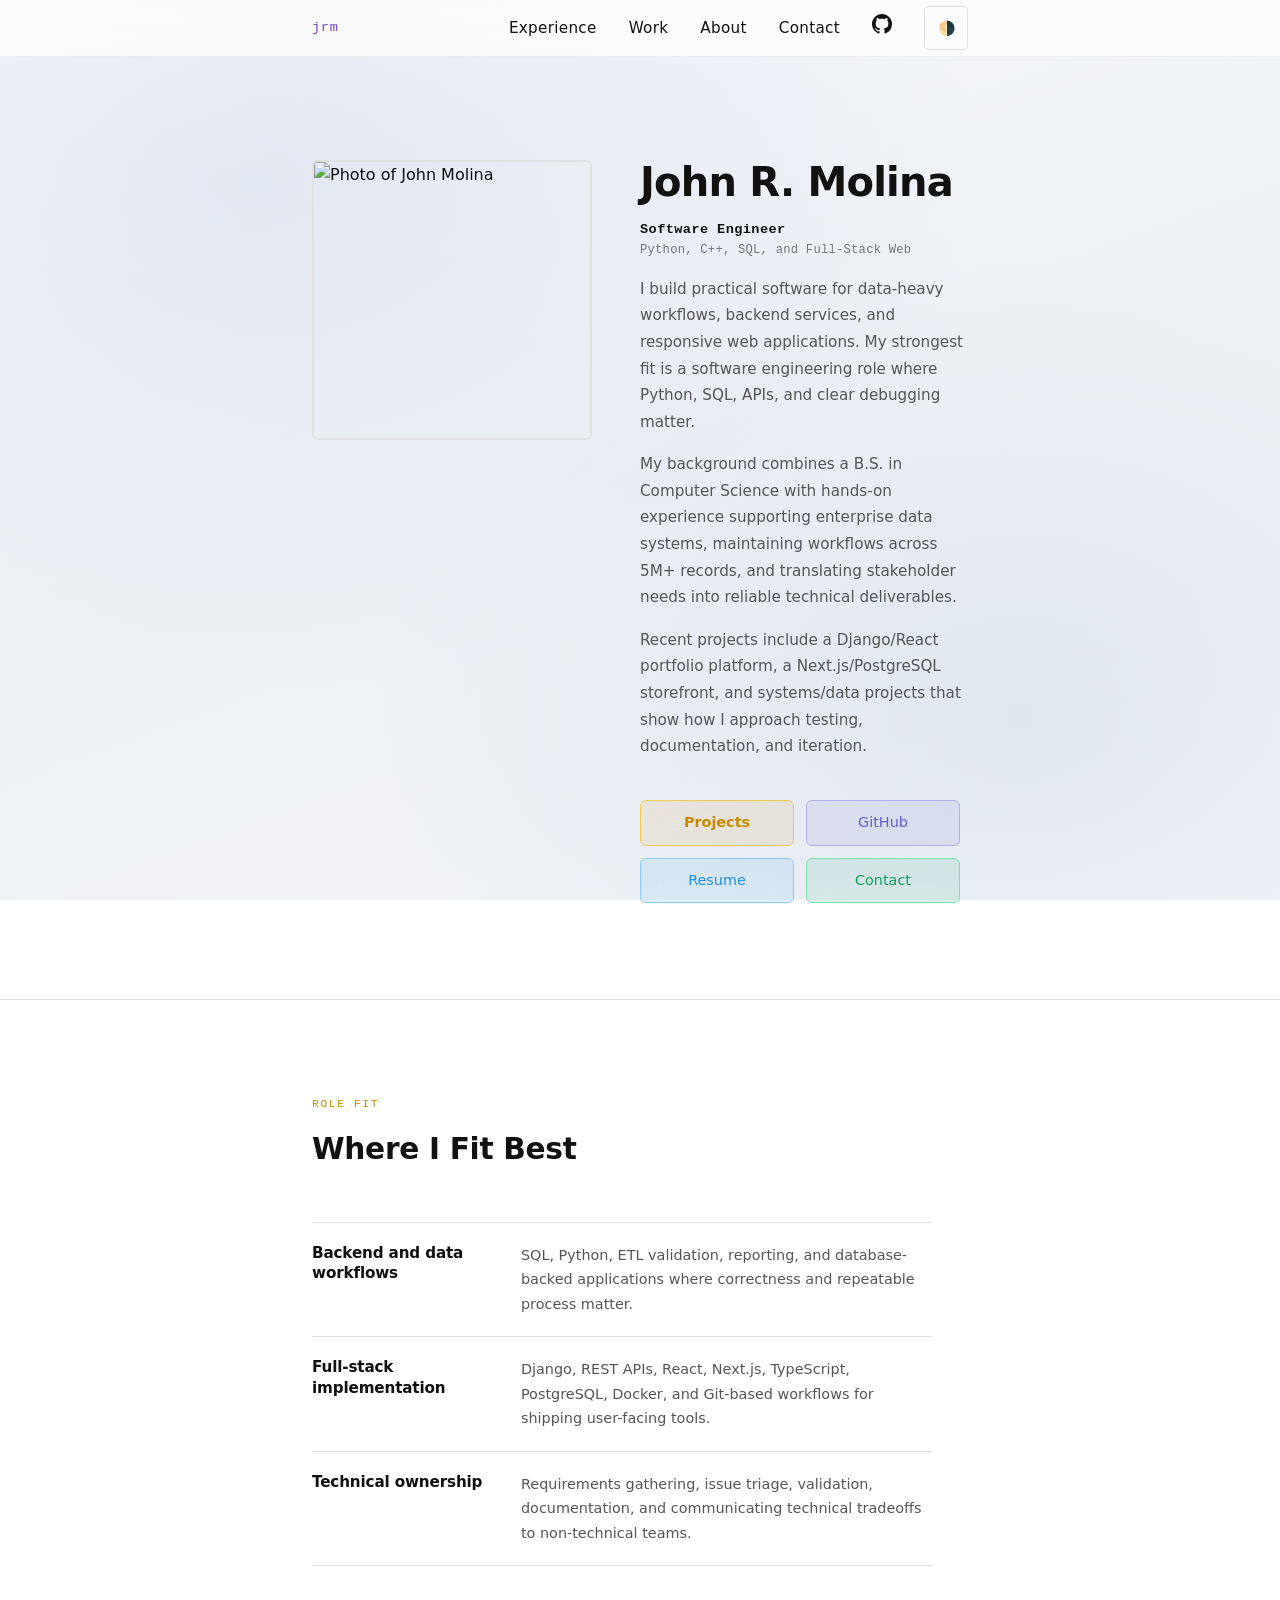
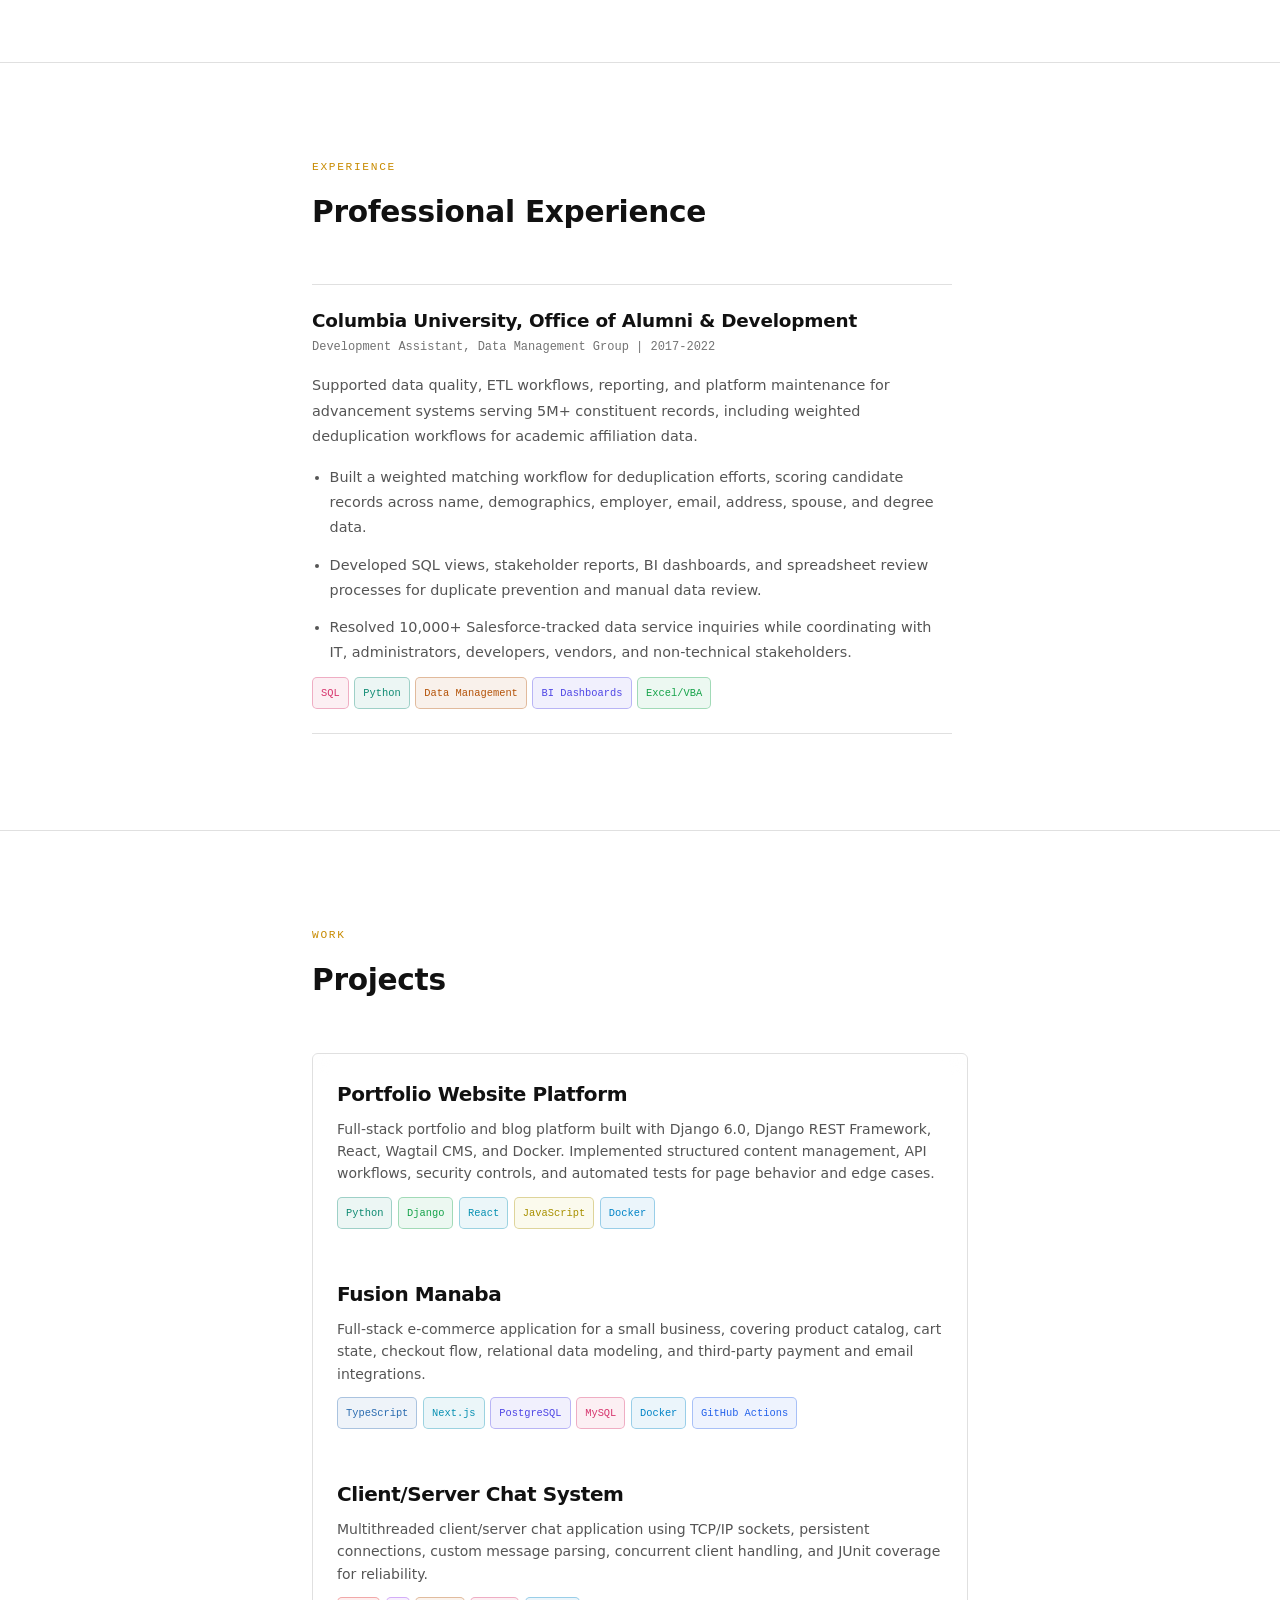
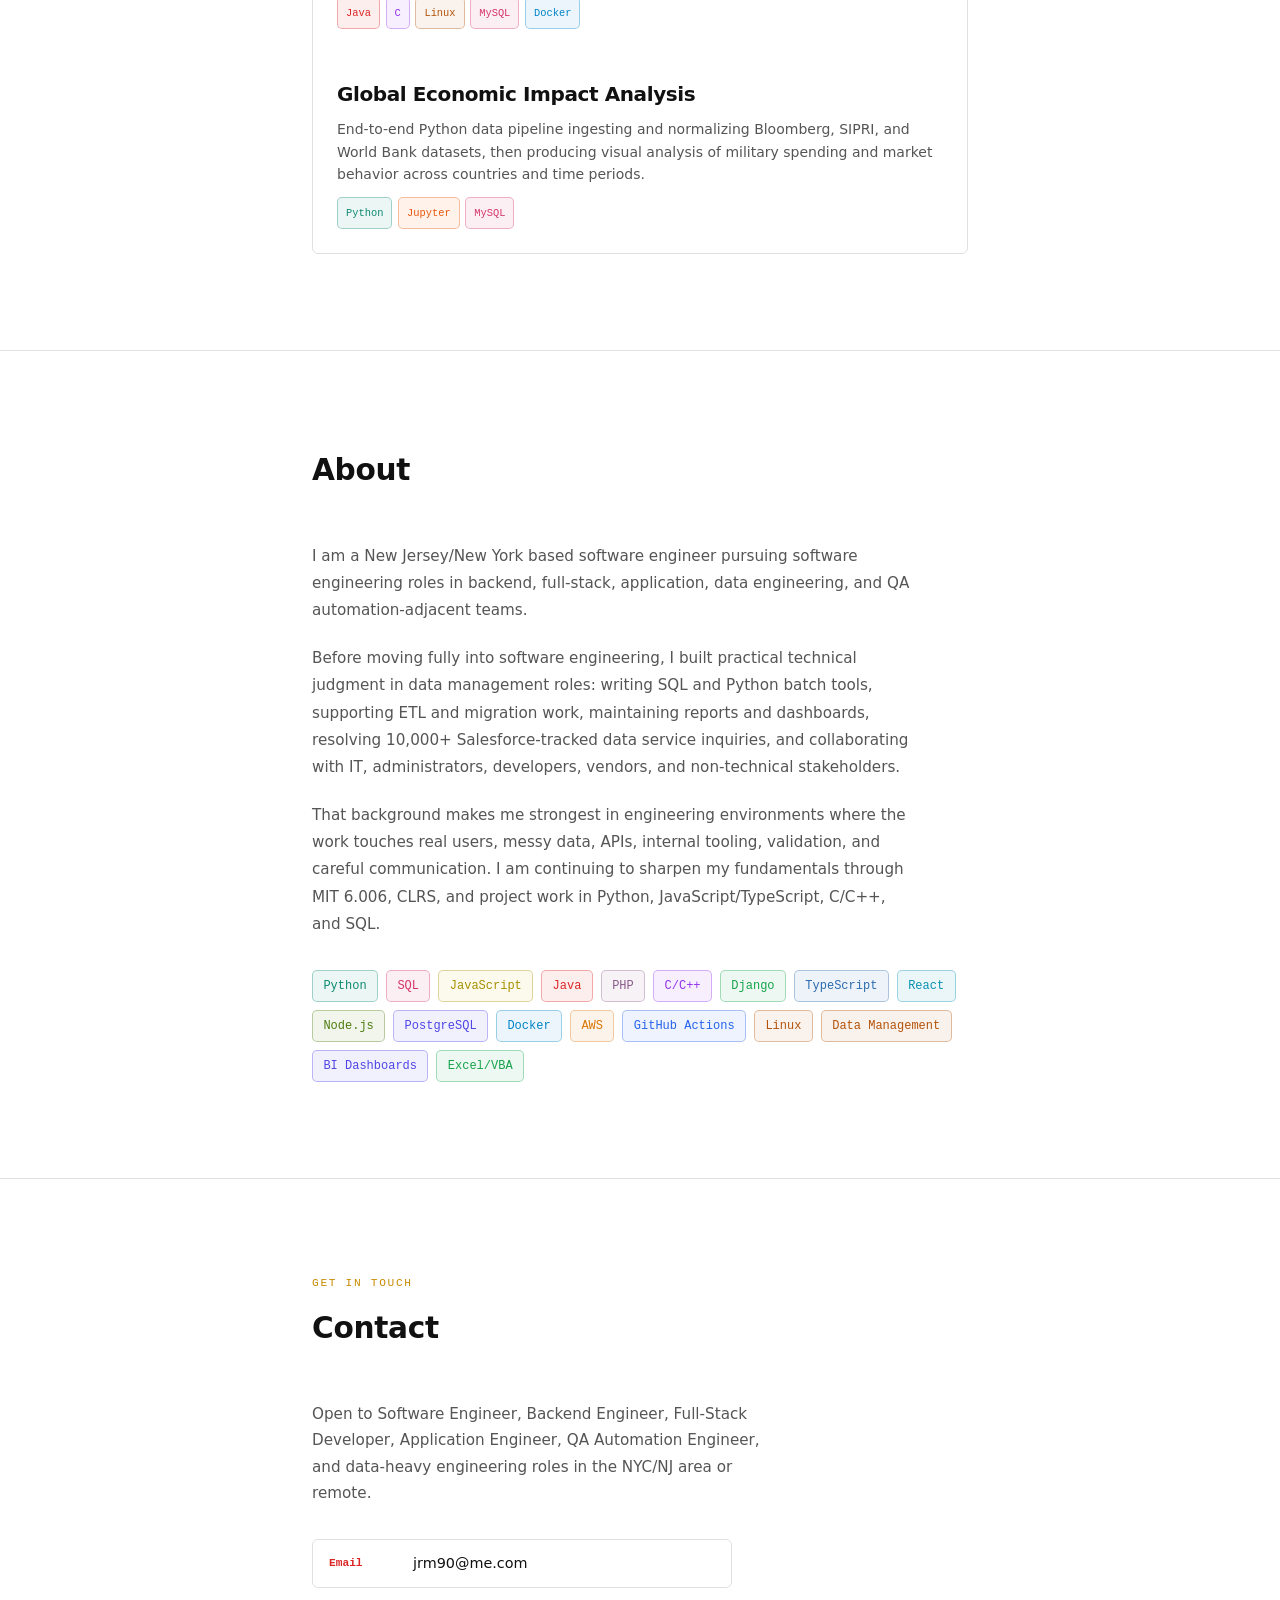
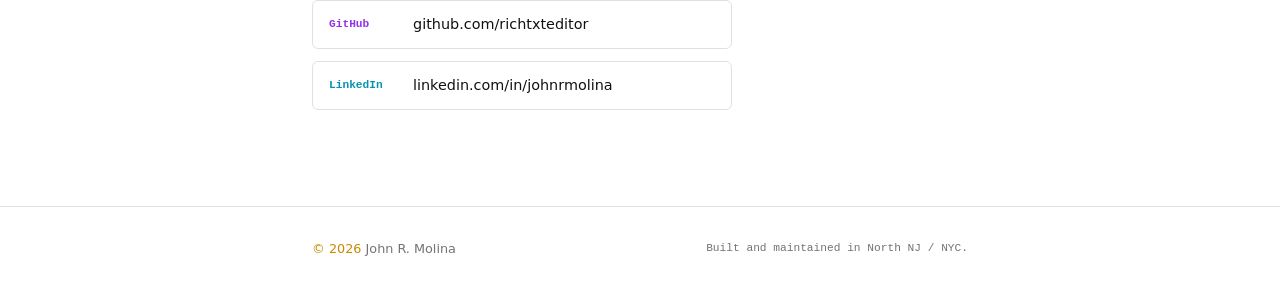
==== commit 79f104ee: "feat(portfolio): sharpen hiring profile" ====
--- a/index.html
+++ b/index.html
@@ -6,16 +6,16 @@
     <meta name="color-scheme" content="dark light" />
     <meta
       name="description"
-      content="Portfolio of John Molina, Software Engineer based in NJ."
+      content="Portfolio of John Molina, a software engineer focused on Python, SQL, full-stack web development, and data-intensive applications."
     />
     <title>John R. Molina</title>
-    <link
-      rel="icon"
-      href="data:image/svg+xml,<svg xmlns='http://www.w3.org/2000/svg' viewBox='0 0 100 100'><text y='.9em' font-size='90'>💾</text></svg>"
-    />
+    <link rel="icon" href="data:image/svg+xml,%3Csvg xmlns='http://www.w3.org/2000/svg' viewBox='0 0 100 100'%3E%3Crect width='100' height='100' rx='12' fill='%230f172a'/%3E%3Ctext x='50' y='61' text-anchor='middle' font-family='Arial, sans-serif' font-size='38' font-weight='700' fill='%23e8e8e8'%3EJM%3C/text%3E%3C/svg%3E" />
     <meta property="og:type" content="website" />
     <meta property="og:title" content="John R. Molina" />
-    <meta property="og:description" content="Software Engineer based in NJ" />
+    <meta
+      property="og:description"
+      content="Software engineer focused on Python, SQL, full-stack web development, and data-intensive applications."
+    />
     <meta
       property="og:image"
       content="https://richtxteditor.github.io/og-image.png"
@@ -44,6 +44,8 @@
             >jrm</a
           >
           <ul class="nav-links" role="list">
+            <li><a href="#experience">Experience</a></li>
+            <li><a href="#projects">Work</a></li>
             <li><a href="#about">About</a></li>
             <li><a href="#contact">Contact</a></li>
             <li>
@@ -92,21 +94,27 @@
           />
           <div class="hero-text">
             <h1 class="hero-name" id="hero-heading">John R. Molina</h1>
-            <p class="hero-title">Software Engineer</p>
+            <p class="hero-title">
+              <span>Software Engineer</span>
+              <span>Python, C++, SQL, and Full-Stack Web</span>
+            </p>
             <div class="hero-bio">
               <p>
-                Hi, I'm a software engineer with a B.S. in Computer Science and
-                experience in data management, databases, and full-stack web
-                development.
+                I build practical software for data-heavy workflows, backend
+                services, and responsive web applications. My strongest fit is
+                a software engineering role where Python, SQL, APIs, and clear
+                debugging matter.
               </p>
               <p>
-                At Columbia University, I supported a major fundraising
-                campaign through data quality, platform maintenance, and
-                reporting.
+                My background combines a B.S. in Computer Science with hands-on
+                experience supporting enterprise data systems, maintaining
+                workflows across 5M+ records, and translating stakeholder needs
+                into reliable technical deliverables.
               </p>
               <p>
-                I'm currently strengthening my foundation in data structures
-                and algorithms.
+                Recent projects include a Django/React portfolio platform,
+                a Next.js/PostgreSQL storefront, and systems/data projects that
+                show how I approach testing, documentation, and iteration.
               </p>
             </div>
             <div class="hero-links">
@@ -120,7 +128,7 @@
                 >GitHub</a
               >
               <a
-                href="John Molina SWE resume.pdf"
+                href="John%20Molina%20SWE%20resume.pdf"
                 class="btn btn-resume"
                 target="_blank"
                 rel="noopener"
@@ -130,6 +138,85 @@
               <a href="#contact" class="btn btn-contact">Contact</a>
             </div>
           </div>
+        </div>
+      </section>
+
+      <!-- -- Role Fit ------------------------------------------ -->
+      <section id="fit" aria-labelledby="fit-heading">
+        <div class="container">
+          <p class="section-label" aria-hidden="true">Role fit</p>
+          <h2 class="section-title" id="fit-heading">Where I Fit Best</h2>
+
+          <div class="fit-list">
+            <article class="fit-item">
+              <h3>Backend and data workflows</h3>
+              <p>
+                SQL, Python, ETL validation, reporting, and database-backed
+                applications where correctness and repeatable process matter.
+              </p>
+            </article>
+            <article class="fit-item">
+              <h3>Full-stack implementation</h3>
+              <p>
+                Django, REST APIs, React, Next.js, TypeScript, PostgreSQL,
+                Docker, and Git-based workflows for shipping user-facing tools.
+              </p>
+            </article>
+            <article class="fit-item">
+              <h3>Technical ownership</h3>
+              <p>
+                Requirements gathering, issue triage, validation, documentation,
+                and communicating technical tradeoffs to non-technical teams.
+              </p>
+            </article>
+          </div>
+        </div>
+      </section>
+
+      <!-- -- Experience ---------------------------------------- -->
+      <section id="experience" aria-labelledby="experience-heading">
+        <div class="container">
+          <p class="section-label" aria-hidden="true">Experience</p>
+          <h2 class="section-title" id="experience-heading">
+            Professional Experience
+          </h2>
+
+          <article class="experience-item">
+            <div class="experience-heading">
+              <h3>Columbia University, Office of Alumni &amp; Development</h3>
+              <p>Development Assistant, Data Management Group | 2017-2022</p>
+            </div>
+            <p class="experience-summary">
+              Supported data quality, ETL workflows, reporting, and platform
+              maintenance for advancement systems serving 5M+ constituent
+              records, including weighted deduplication workflows for academic
+              affiliation data.
+            </p>
+            <ul class="experience-highlights">
+              <li>
+                Built a weighted matching workflow for deduplication efforts,
+                scoring candidate records across name, demographics, employer,
+                email, address, spouse, and degree data.
+              </li>
+              <li>
+                Developed SQL views, stakeholder reports, BI dashboards, and
+                spreadsheet review processes for duplicate prevention and manual
+                data review.
+              </li>
+              <li>
+                Resolved 10,000+ Salesforce-tracked data service inquiries while
+                coordinating with IT, administrators, developers, vendors, and
+                non-technical stakeholders.
+              </li>
+            </ul>
+            <div class="project-tags" aria-hidden="true">
+              <span class="skill-tag lang-sql">SQL</span>
+              <span class="skill-tag lang-python">Python</span>
+              <span class="skill-tag lang-datamgmt">Data Management</span>
+              <span class="skill-tag lang-bi">BI Dashboards</span>
+              <span class="skill-tag lang-excel">Excel/VBA</span>
+            </div>
+          </article>
         </div>
       </section>
 
@@ -145,93 +232,31 @@
           <div class="projects-grid" role="list">
             <div class="project-card" role="listitem">
               <a
-                href="https://www.wikicu.com/Office_of_Alumni_and_Development"
+                href="https://github.com/richtxteditor/portfolio-website-prototype-django"
                 class="project-card-link"
                 target="_blank"
                 rel="noopener"
-                aria-labelledby="project-aanm-name"
-                aria-describedby="project-aanm-desc projects-new-tab-note"
+                aria-labelledby="project-portfolio-name"
+                aria-describedby="project-portfolio-desc projects-new-tab-note"
               >
                 <div class="project-header">
-                  <span class="project-name" id="project-aanm-name"
-                    >Academic Affiliated Name Match</span
+                  <span class="project-name" id="project-portfolio-name"
+                    >Portfolio Website Platform</span
                   >
                 </div>
-                <p class="project-desc" id="project-aanm-desc">
-                  Built preemptive deduplication workflows for admissions cycles
-                  at an Ivy League university, scoring records across eight
-                  dimensions (name, gender, age, employer, email, address, spouse,
-                  degree) to prevent duplicates in a 5M+ record database.
-                  Developed PL/SQL views, reports, and BI dashboards, using CSVs
-                  and spreadsheets for both automated and manual data review.
+                <p class="project-desc" id="project-portfolio-desc">
+                  Full-stack portfolio and blog platform built with Django 6.0,
+                  Django REST Framework, React, Wagtail CMS, and Docker.
+                  Implemented structured content management, API workflows,
+                  security controls, and automated tests for page behavior and
+                  edge cases.
                 </p>
                 <div class="project-tags" aria-hidden="true">
-                  <span class="skill-tag lang-sql">SQL</span>
                   <span class="skill-tag lang-python">Python</span>
-                  <span class="skill-tag lang-java">Java</span>
-                  <span class="skill-tag lang-datamgmt">Data Management</span>
-                  <span class="skill-tag lang-bi">BI Dashboards</span>
-                  <span class="skill-tag lang-excel">Excel/VBA</span>
-                </div>
-              </a>
-            </div>
-
-            <div class="project-card" role="listitem">
-              <a
-                href="https://richtxteditor.github.io/dsa"
-                class="project-card-link"
-                target="_blank"
-                rel="noopener"
-                aria-labelledby="project-dsa-name"
-                aria-describedby="project-dsa-desc projects-new-tab-note"
-              >
-                <div class="project-header">
-                  <span class="project-name" id="project-dsa-name"
-                    >DSA &amp; Interview Prep Tracker</span
-                  >
-                </div>
-                <p class="project-desc" id="project-dsa-desc">
-                  Structured study plan built around MIT 6.006, CLRS 4th Edition,
-                  and LeetCode. A CS refresher for technical interview
-                  preparation.
-                </p>
-                <div class="project-tags" aria-hidden="true">
-                  <span class="skill-tag lang-cpp">C</span>
-                  <span class="skill-tag lang-cpp">C++</span>
-                  <span class="skill-tag lang-python">Python</span>
-                  <span class="skill-tag lang-html">HTML</span>
-                  <span class="skill-tag lang-css">CSS</span>
+                  <span class="skill-tag lang-django">Django</span>
+                  <span class="skill-tag lang-react">React</span>
                   <span class="skill-tag lang-javascript">JavaScript</span>
-                  <span class="skill-tag lang-sql">MySQL</span>
-                  <span class="skill-tag lang-ghactions">GitHub Actions</span>
-                </div>
-              </a>
-            </div>
-
-            <div class="project-card" role="listitem">
-              <a
-                href="https://richtxteditor.github.io/devtools"
-                class="project-card-link"
-                target="_blank"
-                rel="noopener"
-                aria-labelledby="project-devtools-name"
-                aria-describedby="project-devtools-desc projects-new-tab-note"
-              >
-                <div class="project-header">
-                  <span class="project-name" id="project-devtools-name"
-                    >DevTools Cheat Sheet</span
-                  >
-                </div>
-                <p class="project-desc" id="project-devtools-desc">
-                  Single-page reference for a terminal-centric dev environment
-                  built around Zsh, Tmux, and Neovim. Documents my dotfiles setup.
-                </p>
-                <div class="project-tags" aria-hidden="true">
-                  <span class="skill-tag lang-html">HTML</span>
-                  <span class="skill-tag lang-css">CSS</span>
-                  <span class="skill-tag lang-javascript">JavaScript</span>
-                  <span class="skill-tag lang-sql">MySQL</span>
-                  <span class="skill-tag lang-ghactions">GitHub Actions</span>
+                  <span class="skill-tag lang-docker">Docker</span>
                 </div>
               </a>
             </div>
@@ -251,8 +276,9 @@
                   >
                 </div>
                 <p class="project-desc" id="project-fusion-desc">
-                  Full-stack TypeScript e-commerce platform for home-baked goods.
-                  Built with Next.js, Prisma, and PostgreSQL.
+                  Full-stack e-commerce application for a small business,
+                  covering product catalog, cart state, checkout flow, relational
+                  data modeling, and third-party payment and email integrations.
                 </p>
                 <div class="project-tags" aria-hidden="true">
                   <span class="skill-tag lang-typescript">TypeScript</span>
@@ -280,9 +306,9 @@
                   >
                 </div>
                 <p class="project-desc" id="project-chat-desc">
-                  Multithreaded chat application built over TCP/IP using Linux
-                  sockets. Handles persistent connections, message parsing, and
-                  data transmission with JUnit tests.
+                  Multithreaded client/server chat application using TCP/IP
+                  sockets, persistent connections, custom message parsing,
+                  concurrent client handling, and JUnit coverage for reliability.
                 </p>
                 <div class="project-tags" aria-hidden="true">
                   <span class="skill-tag lang-java">Java</span>
@@ -309,35 +335,10 @@
                   >
                 </div>
                 <p class="project-desc" id="project-global-desc">
-                  Data visualizations connecting global events to economic trends.
-                  Built as a data science capstone at Montclair State University.
-                </p>
-                <div class="project-tags" aria-hidden="true">
-                  <span class="skill-tag lang-python">Python</span>
-                  <span class="skill-tag lang-jupyter">Jupyter</span>
-                  <span class="skill-tag lang-sql">MySQL</span>
-                </div>
-              </a>
-            </div>
-
-            <div class="project-card" role="listitem">
-              <a
-                href="https://github.com/richtxteditor/linear-algebra-graphics-project"
-                class="project-card-link"
-                target="_blank"
-                rel="noopener"
-                aria-labelledby="project-linear-name"
-                aria-describedby="project-linear-desc projects-new-tab-note"
-              >
-                <div class="project-header">
-                  <span class="project-name" id="project-linear-name"
-                    >Linear Algebra Graphics</span
-                  >
-                </div>
-                <p class="project-desc" id="project-linear-desc">
-                  Automotive design case studies applying matrix transformations,
-                  animation, and geometric operations to model and visualize 3D
-                  structures in Python.
+                  End-to-end Python data pipeline ingesting and normalizing
+                  Bloomberg, SIPRI, and World Bank datasets, then producing
+                  visual analysis of military spending and market behavior
+                  across countries and time periods.
                 </p>
                 <div class="project-tags" aria-hidden="true">
                   <span class="skill-tag lang-python">Python</span>
@@ -357,19 +358,24 @@
 
           <div class="about-body">
             <p>
-              I'm a software engineer based in New Jersey and New York with a
-              B.S. in Computer Science and a background in data management,
-              databases, and full-stack web development.
+              I am a New Jersey/New York based software engineer pursuing
+              software engineering roles in backend, full-stack, application,
+              data engineering, and QA automation-adjacent teams.
             </p>
             <p>
-              At Columbia University, I supported data quality, reporting, and
-              system maintenance for a platform serving 5M+ alumni, donors,
-              and organizations, and contributed to BI efforts for a $5.48B
-              fundraising campaign.
+              Before moving fully into software engineering, I built practical
+              technical judgment in data management roles: writing SQL and
+              Python batch tools, supporting ETL and migration work, maintaining
+              reports and dashboards, resolving 10,000+ Salesforce-tracked data
+              service inquiries, and collaborating with IT, administrators,
+              developers, vendors, and non-technical stakeholders.
             </p>
             <p>
-              Now, I'm building projects in C/C++, Python, and JavaScript
-              while sharpening my skills in data structures and algorithms.
+              That background makes me strongest in engineering environments
+              where the work touches real users, messy data, APIs, internal
+              tooling, validation, and careful communication. I am continuing
+              to sharpen my fundamentals through MIT 6.006, CLRS, and project
+              work in Python, JavaScript/TypeScript, C/C++, and SQL.
             </p>
           </div>
 
@@ -462,8 +468,9 @@
 
           <div class="contact-text">
             <p>
-              Open to new opportunities and always happy to talk shop. Feel free
-              to reach out.
+              Open to Software Engineer, Backend Engineer, Full-Stack Developer,
+              Application Engineer, QA Automation Engineer, and data-heavy
+              engineering roles in the NYC/NJ area or remote.
             </p>
           </div>
 
@@ -532,10 +539,7 @@
         >
         <span
           class="footer-made"
-          >crafted with
-          <span class="heart" aria-hidden="true">&hearts;</span> in North NJ
-          <span class="garden" aria-hidden="true">🌿</span> &amp; NYC
-          <span class="city" aria-hidden="true">🗽</span></span
+          >Built and maintained in North NJ / NYC.</span
         >
       </div>
     </footer>
@@ -641,129 +645,6 @@
         });
       })();
 
-
-      (function () {
-        // Heart glitch on hover
-        var heart = document.querySelector(".heart");
-        var city = document.querySelector(".city");
-        var garden = document.querySelector(".garden");
-        if (!heart) return;
-        var heartActive = false;
-        var heartTimeout;
-        var cityTimeout;
-        var gardenTimeout;
-        var heartGlyphs = [
-          "\u2665",
-          "\u2764",
-          "\u2661",
-          "\u2763",
-          "\u2766",
-          "\u2767",
-          "*",
-          "\u00d7",
-          "\u2620",
-          "\u2606",
-        ];
-
-        var heartColors = [
-          "#f04040",
-          "#ff2060",
-          "#ff6080",
-          "#e00040",
-          "#ff4070",
-          "#ff8090",
-          "#d02050",
-        ];
-
-        function heartScramble() {
-          if (!heartActive) return;
-          heart.style.color =
-            heartColors[Math.floor(Math.random() * heartColors.length)];
-          var dx = (Math.random() - 0.5) * 5;
-          var dy = (Math.random() - 0.5) * 4;
-          var scale = 0.9 + Math.random() * 0.5;
-          var rot = (Math.random() - 0.5) * 20;
-          heart.style.display = "inline-block";
-          heart.style.transform =
-            "translate(" +
-            dx +
-            "px," +
-            dy +
-            "px) scale(" +
-            scale +
-            ") rotate(" +
-            rot +
-            "deg)";
-          heartTimeout = setTimeout(heartScramble, 40 + Math.random() * 50);
-        }
-
-        function cityScramble() {
-          if (!heartActive || !city) return;
-          var dx = (Math.random() - 0.5) * 5;
-          var dy = (Math.random() - 0.5) * 4;
-          var scale = 0.9 + Math.random() * 0.5;
-          var rot = (Math.random() - 0.5) * 20;
-          city.style.display = "inline-block";
-          city.style.transform =
-            "translate(" +
-            dx +
-            "px," +
-            dy +
-            "px) scale(" +
-            scale +
-            ") rotate(" +
-            rot +
-            "deg)";
-          cityTimeout = setTimeout(cityScramble, 40 + Math.random() * 50);
-        }
-
-        function gardenScramble() {
-          if (!heartActive || !garden) return;
-          var dx = (Math.random() - 0.5) * 5;
-          var dy = (Math.random() - 0.5) * 4;
-          var scale = 0.9 + Math.random() * 0.5;
-          var rot = (Math.random() - 0.5) * 20;
-          garden.style.display = "inline-block";
-          garden.style.transform =
-            "translate(" +
-            dx +
-            "px," +
-            dy +
-            "px) scale(" +
-            scale +
-            ") rotate(" +
-            rot +
-            "deg)";
-          gardenTimeout = setTimeout(gardenScramble, 40 + Math.random() * 50);
-        }
-
-        function heartRestore() {
-          heartActive = false;
-          clearTimeout(heartTimeout);
-          clearTimeout(cityTimeout);
-          clearTimeout(gardenTimeout);
-          heart.style.color = "";
-          heart.style.transform = "";
-          if (city) {
-            city.style.transform = "";
-          }
-          if (garden) {
-            garden.style.transform = "";
-          }
-        }
-
-        var footerMade = document.querySelector(".footer-made");
-        if (!matchMedia("(prefers-reduced-motion: reduce)").matches) {
-          footerMade.addEventListener("mouseenter", function () {
-            heartActive = true;
-            heartScramble();
-            cityScramble();
-            gardenScramble();
-          });
-          footerMade.addEventListener("mouseleave", heartRestore);
-        }
-      })();
-
       (function () {
         function scrollToProjects() {
           document
--- a/style.css
+++ b/style.css
@@ -293,13 +293,30 @@
 }
 
 .hero-title {
+  display: grid;
+  gap: 0.15rem;
   font-size: 0.85rem;
   font-family: var(--font);
   font-weight: 500;
   color: var(--muted);
-  letter-spacing: 0.12em;
-  text-transform: uppercase;
-  margin-bottom: 0.75rem;
+  letter-spacing: 0.03em;
+  line-height: 1.45;
+  margin-bottom: 1rem;
+}
+
+.hero-title span {
+  display: block;
+}
+
+.hero-title span:first-child {
+  color: var(--text);
+  font-weight: 600;
+}
+
+.hero-title span:last-child {
+  font-size: 0.76rem;
+  letter-spacing: 0.02em;
+  white-space: nowrap;
 }
 
 .hero-bio {
@@ -491,9 +508,6 @@
   :root:not([data-theme="dark"]) .section-label {
     color: #9a7010;
   }
-  :root:not([data-theme="dark"]) .heart {
-    color: #d42020;
-  }
 }
 
 [data-theme="light"] .btn-github {
@@ -673,6 +687,77 @@
   cursor: inherit;
   backdrop-filter: none;
   -webkit-backdrop-filter: none;
+}
+
+/* ─── Role Fit ─────────────────────────────────────────────── */
+.fit-list {
+  display: grid;
+  gap: 0;
+  border-top: 1px solid var(--border);
+  max-width: 620px;
+}
+
+.fit-item {
+  display: grid;
+  grid-template-columns: minmax(150px, 0.45fr) 1fr;
+  gap: 1.5rem;
+  padding: 1.25rem 0;
+  border-bottom: 1px solid var(--border);
+}
+
+.fit-item h3 {
+  font-size: 0.95rem;
+  line-height: 1.35;
+  letter-spacing: -0.01em;
+}
+
+.fit-item p {
+  color: var(--dim);
+  font-size: 0.9rem;
+  line-height: 1.7;
+}
+
+/* ─── Experience ────────────────────────────────────────────── */
+.experience-item {
+  max-width: 640px;
+  border-top: 1px solid var(--border);
+  border-bottom: 1px solid var(--border);
+  padding: 1.5rem 0;
+}
+
+.experience-heading {
+  margin-bottom: 1rem;
+}
+
+.experience-heading h3 {
+  color: var(--text);
+  font-size: 1.15rem;
+  line-height: 1.35;
+  letter-spacing: -0.01em;
+  margin-bottom: 0.25rem;
+}
+
+.experience-heading p {
+  color: var(--muted);
+  font-family: var(--font);
+  font-size: 0.75rem;
+  line-height: 1.6;
+}
+
+.experience-summary,
+.experience-highlights {
+  color: var(--dim);
+  font-size: 0.9rem;
+  line-height: 1.75;
+}
+
+.experience-highlights {
+  margin: 1rem 0 0;
+  padding-left: 1.1rem;
+}
+
+.experience-highlights li + li {
+  margin-top: 0.75rem;
 }
 
 /* ─── About ─────────────────────────────────────────────────── */
@@ -1205,15 +1290,6 @@
   color: var(--muted);
 }
 
-.heart {
-  color: #f04040;
-}
-
-[data-theme="light"] .heart,
-:root:not([data-theme="dark"]) .heart {
-  color: #f03030;
-}
-
 /* ─── Responsive ────────────────────────────────────────────── */
 @media (prefers-contrast: more) {
   :root:not([data-theme="light"]) {
@@ -1247,15 +1323,23 @@
   }
 
   .nav-links {
-    gap: 0.75rem;
+    gap: 0.35rem;
   }
 
   .nav-links a,
   .nav-links button {
-    padding: 0.5rem 0.25rem;
+    padding: 0.5rem 0.15rem;
     min-height: 44px;
     display: inline-flex;
     align-items: center;
+  }
+
+  .nav-links a {
+    font-size: 0.8rem;
+  }
+
+  .nav-github {
+    display: none !important;
   }
 
   section {
@@ -1293,6 +1377,19 @@
     overflow-wrap: break-word;
   }
 
+  .fit-list {
+    max-width: none;
+  }
+
+  .fit-item {
+    grid-template-columns: 1fr;
+    gap: 0.35rem;
+  }
+
+  .experience-item {
+    max-width: none;
+  }
+
   .skills {
     gap: 0.4rem;
   }
@@ -1302,3 +1399,13 @@
     padding: 0.2rem 0.5rem;
   }
 }
+
+@media (max-width: 360px) {
+  nav .container {
+    justify-content: center;
+  }
+
+  .nav-logo {
+    display: none;
+  }
+}
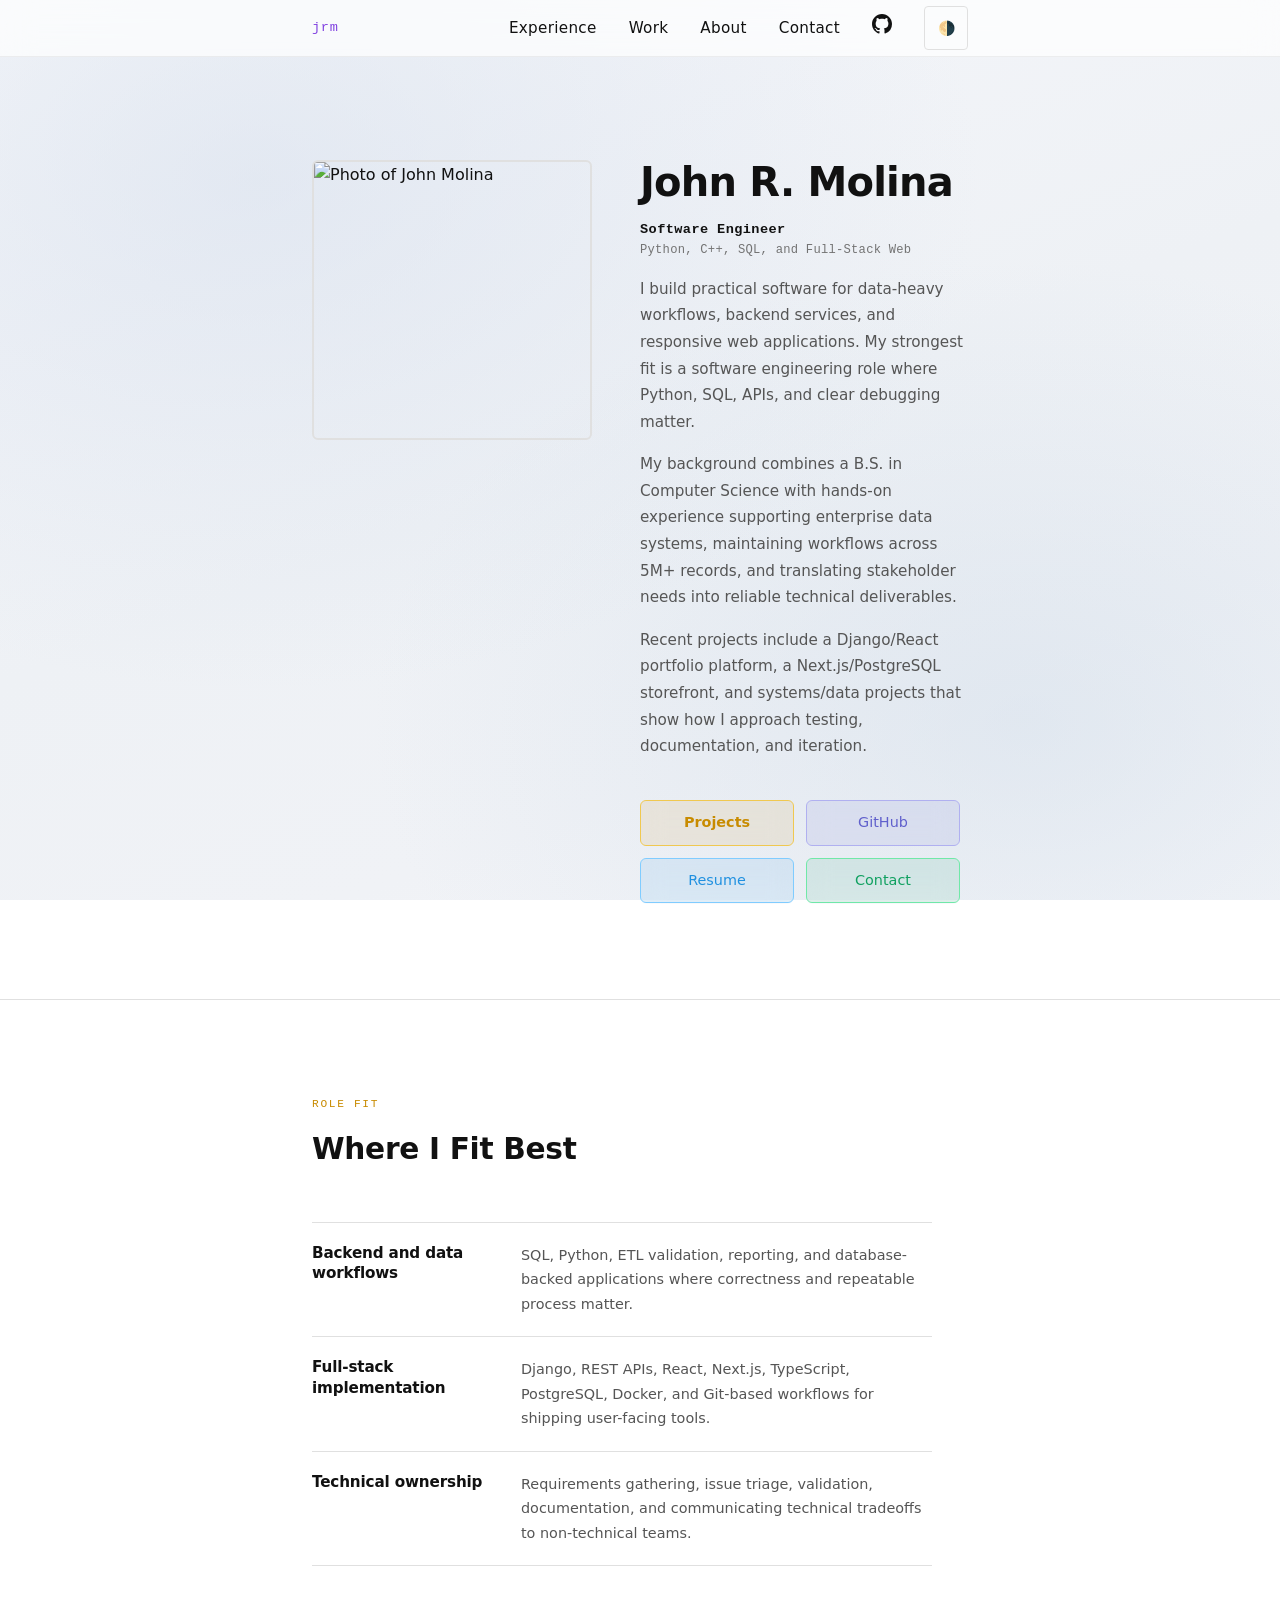
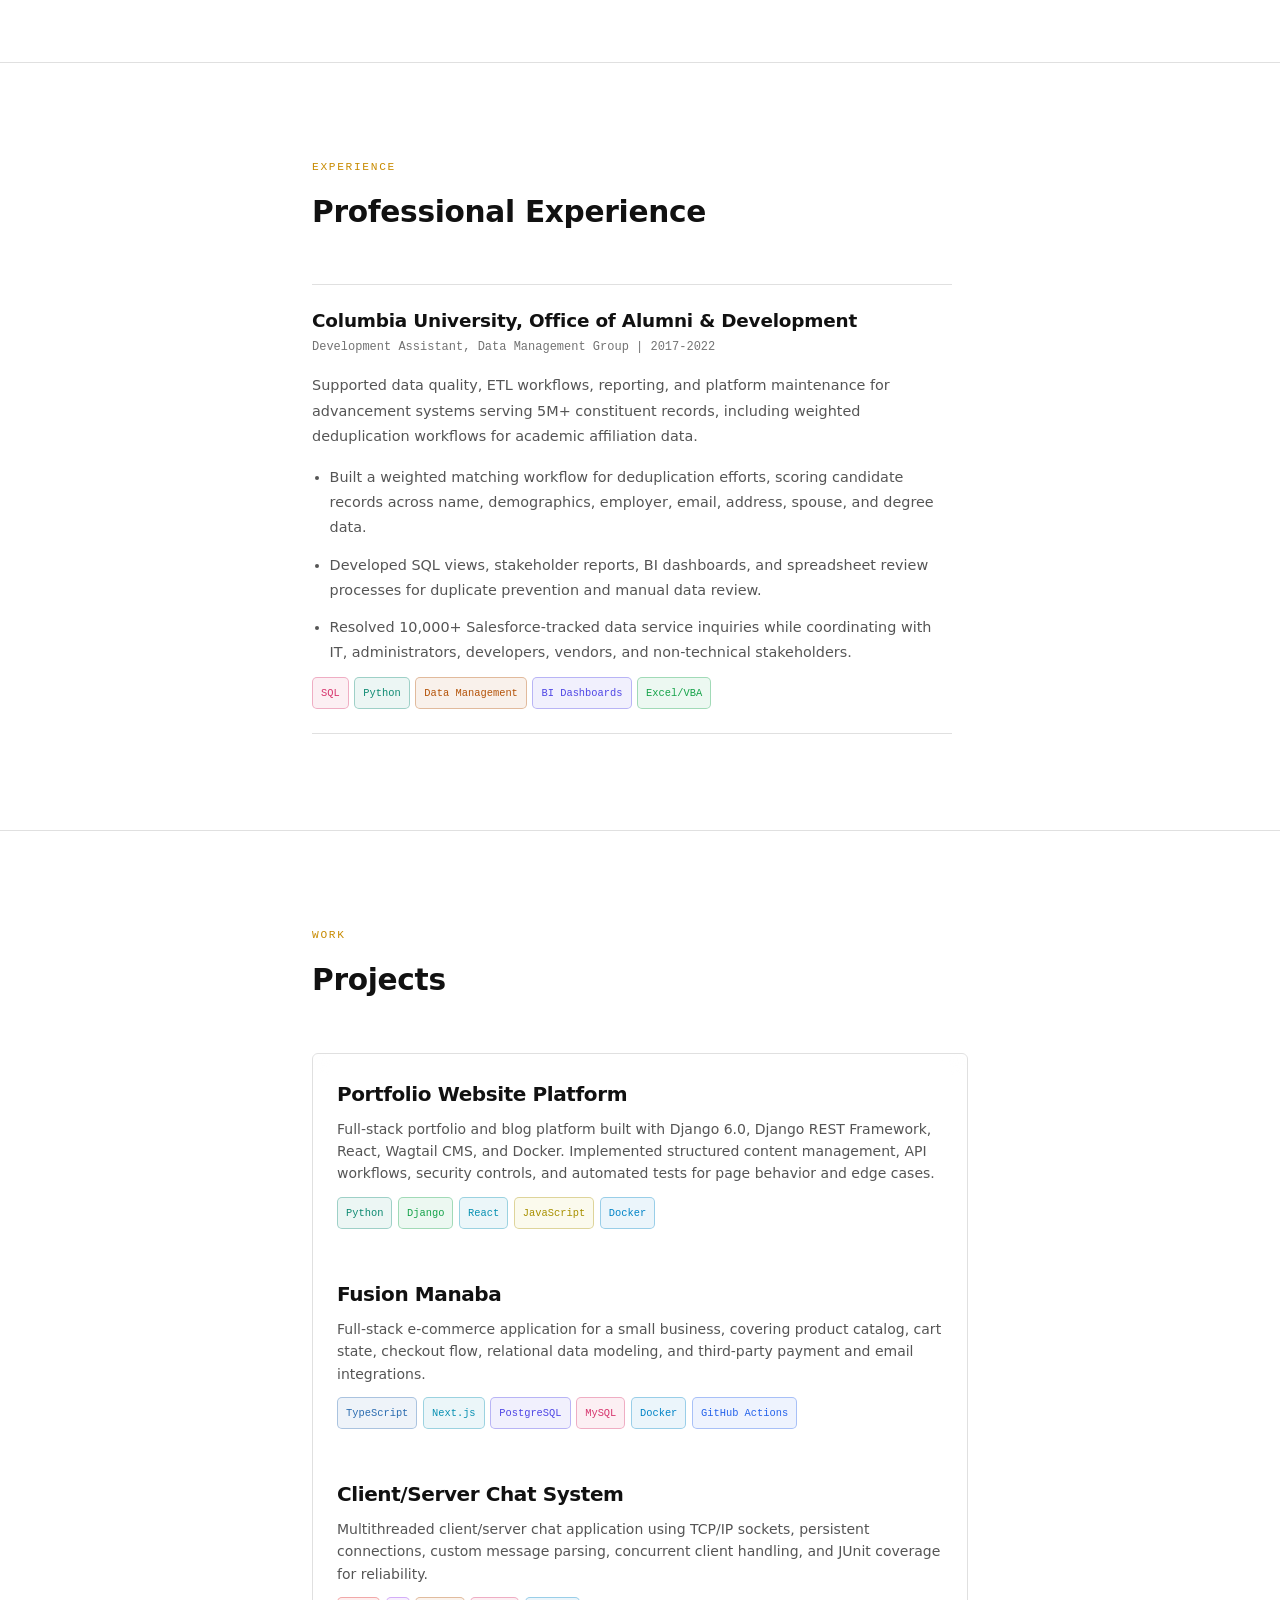
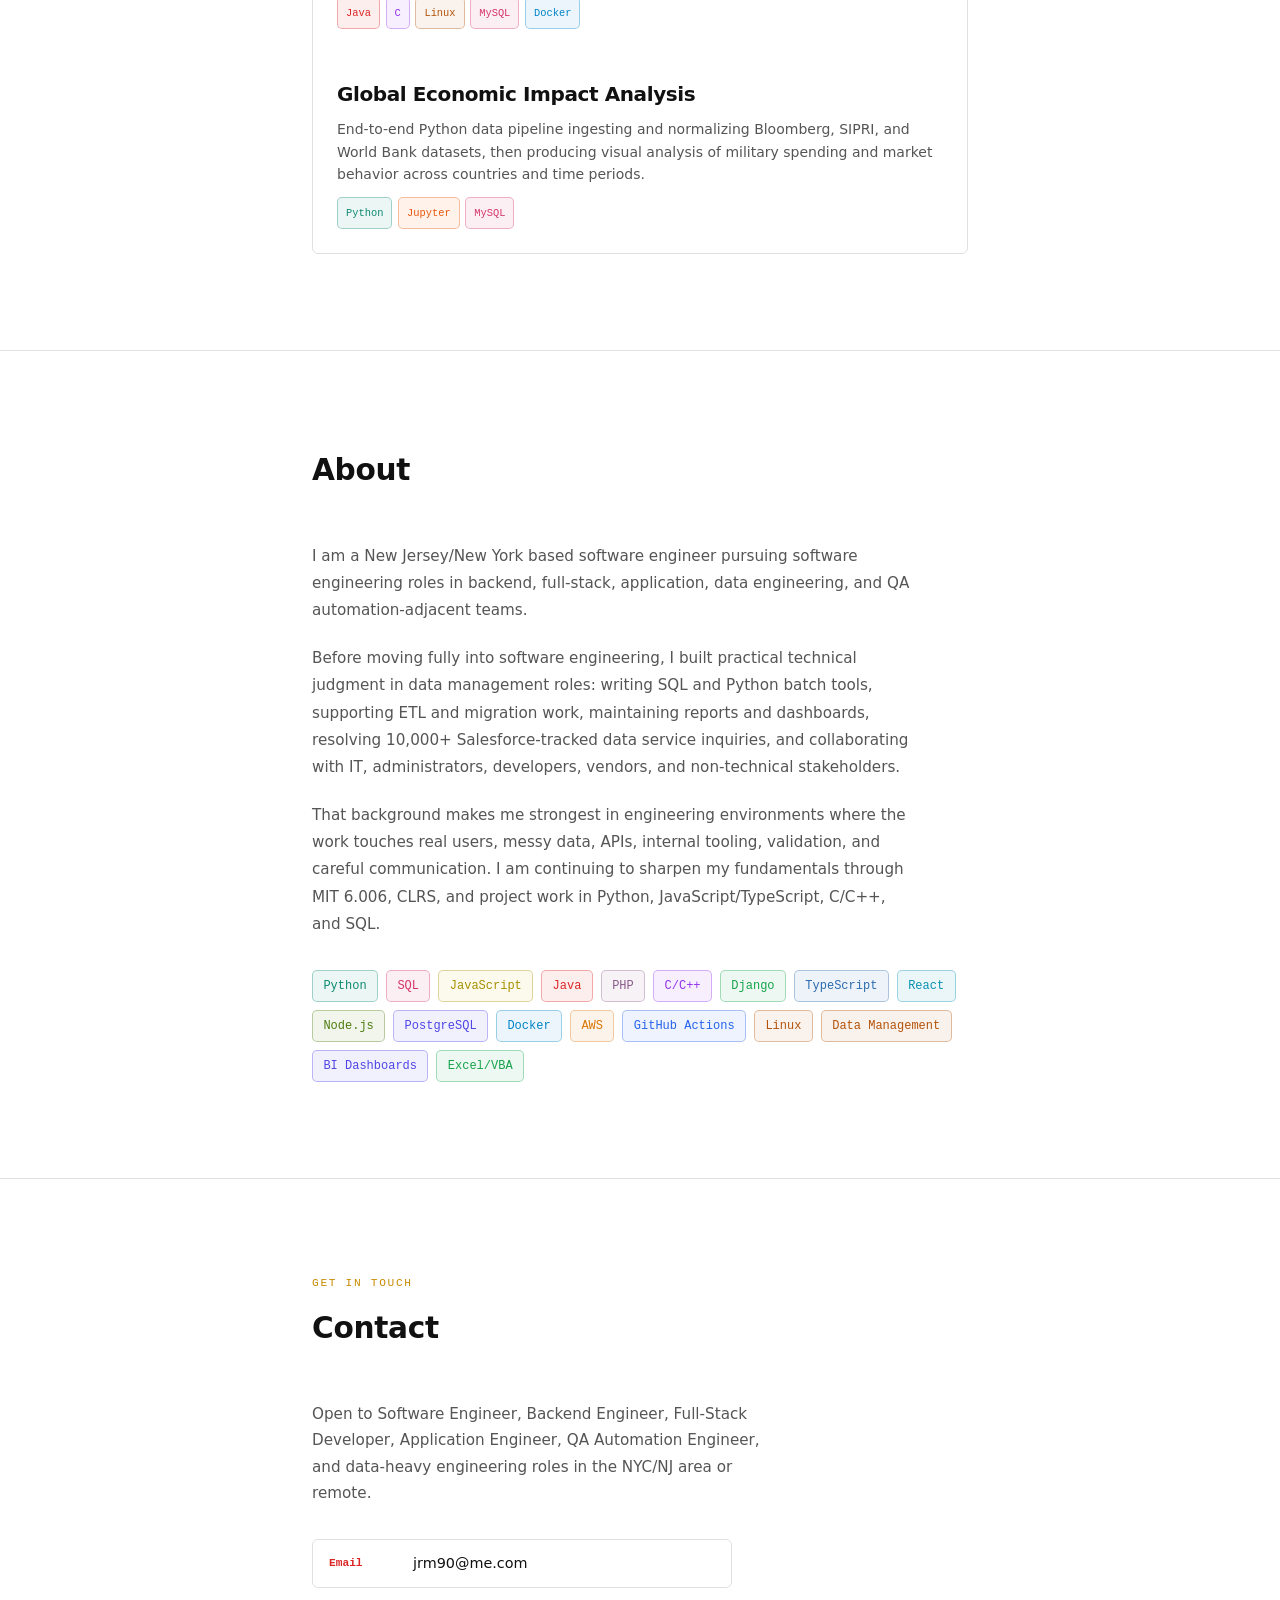
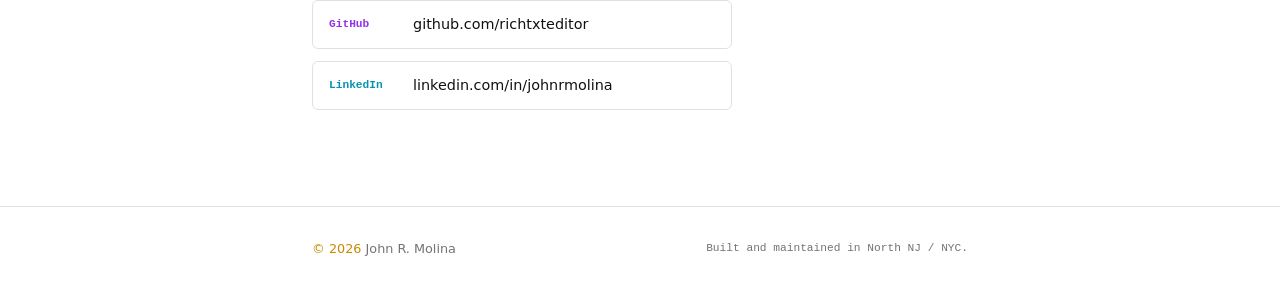
==== commit d18a42ec: "refactor(portfolio): tighten copy and structure Reframe Columbia work as professional experience, re" ====
--- a/index.html
+++ b/index.html
@@ -9,7 +9,10 @@
       content="Portfolio of John Molina, a software engineer focused on Python, SQL, full-stack web development, and data-intensive applications."
     />
     <title>John R. Molina</title>
-    <link rel="icon" href="data:image/svg+xml,%3Csvg xmlns='http://www.w3.org/2000/svg' viewBox='0 0 100 100'%3E%3Crect width='100' height='100' rx='12' fill='%230f172a'/%3E%3Ctext x='50' y='61' text-anchor='middle' font-family='Arial, sans-serif' font-size='38' font-weight='700' fill='%23e8e8e8'%3EJM%3C/text%3E%3C/svg%3E" />
+    <link
+      rel="icon"
+      href="data:image/svg+xml,%3Csvg xmlns='http://www.w3.org/2000/svg' viewBox='0 0 100 100'%3E%3Crect width='100' height='100' rx='12' fill='%230f172a'/%3E%3Ctext x='50' y='61' text-anchor='middle' font-family='Arial, sans-serif' font-size='38' font-weight='700' fill='%23e8e8e8'%3EJM%3C/text%3E%3C/svg%3E"
+    />
     <meta property="og:type" content="website" />
     <meta property="og:title" content="John R. Molina" />
     <meta
@@ -33,16 +36,16 @@
     </script>
   </head>
   <body>
-    <!-- ── Skip Navigation ────────────────────────────────────── -->
+    <!-- Skip navigation -->
     <a href="#main" class="skip-link">Skip to main content</a>
 
-    <!-- ── Navigation ─────────────────────────────────────────── -->
+    <!-- Navigation -->
     <header>
       <nav aria-label="Primary navigation">
         <div class="container">
-          <a href="#hero" class="nav-logo" aria-label="John Molina — home"
-            >jrm</a
-          >
+          <a href="#hero" class="nav-logo" aria-label="John Molina - home">
+            jrm
+          </a>
           <ul class="nav-links" role="list">
             <li><a href="#experience">Experience</a></li>
             <li><a href="#projects">Work</a></li>
@@ -55,7 +58,8 @@
                 rel="noopener"
                 aria-label="GitHub repository (opens in new tab)"
                 class="nav-github"
-                ><svg
+              >
+                <svg
                   width="20"
                   height="20"
                   viewBox="0 0 16 16"
@@ -64,8 +68,9 @@
                 >
                   <path
                     d="M8 0C3.58 0 0 3.58 0 8c0 3.54 2.29 6.53 5.47 7.59.4.07.55-.17.55-.38 0-.19-.01-.82-.01-1.49-2.01.37-2.53-.49-2.69-.94-.09-.23-.48-.94-.82-1.13-.28-.15-.68-.52-.01-.53.63-.01 1.08.58 1.23.82.72 1.21 1.87.87 2.33.66.07-.52.28-.87.51-1.07-1.78-.2-3.64-.89-3.64-3.95 0-.87.31-1.59.82-2.15-.08-.2-.36-1.02.08-2.12 0 0 .67-.21 2.2.82.64-.18 1.32-.27 2-.27s1.36.09 2 .27c1.53-1.04 2.2-.82 2.2-.82.44 1.1.16 1.92.08 2.12.51.56.82 1.27.82 2.15 0 3.07-1.87 3.75-3.65 3.95.29.25.54.73.54 1.48 0 1.07-.01 1.93-.01 2.2 0 .21.15.46.55.38A8.01 8.01 0 0016 8c0-4.42-3.58-8-8-8z"
-                  /></svg
-              ></a>
+                  />
+                </svg>
+              </a>
             </li>
             <li>
               <button
@@ -80,7 +85,7 @@
     </header>
 
     <main id="main">
-      <!-- ── Hero ─────────────────────────────────────────────── -->
+      <!-- Hero -->
       <section id="hero" aria-labelledby="hero-heading">
         <div class="container hero-container">
           <span class="sr-only" id="new-tab-note">Opens in a new tab.</span>
@@ -125,23 +130,25 @@
                 target="_blank"
                 rel="noopener"
                 aria-describedby="new-tab-note"
-                >GitHub</a
-              >
+              >
+                GitHub
+              </a>
               <a
                 href="John%20Molina%20SWE%20resume.pdf"
                 class="btn btn-resume"
                 target="_blank"
                 rel="noopener"
                 aria-describedby="pdf-note new-tab-note"
-                >Resume</a
-              >
+              >
+                Resume
+              </a>
               <a href="#contact" class="btn btn-contact">Contact</a>
             </div>
           </div>
         </div>
       </section>
 
-      <!-- -- Role Fit ------------------------------------------ -->
+      <!-- Role fit -->
       <section id="fit" aria-labelledby="fit-heading">
         <div class="container">
           <p class="section-label" aria-hidden="true">Role fit</p>
@@ -173,7 +180,7 @@
         </div>
       </section>
 
-      <!-- -- Experience ---------------------------------------- -->
+      <!-- Experience -->
       <section id="experience" aria-labelledby="experience-heading">
         <div class="container">
           <p class="section-label" aria-hidden="true">Experience</p>
@@ -220,7 +227,7 @@
         </div>
       </section>
 
-      <!-- ── Projects ─────────────────────────────────────────── -->
+      <!-- Projects -->
       <section id="projects" aria-labelledby="projects-heading">
         <div class="container">
           <p class="section-label" aria-hidden="true">Work</p>
@@ -351,7 +358,7 @@
         </div>
       </section>
 
-      <!-- ── About ────────────────────────────────────────────── -->
+      <!-- About -->
       <section id="about" aria-labelledby="about-heading">
         <div class="container">
           <h2 class="section-title" id="about-heading">About</h2>
@@ -460,7 +467,7 @@
         </div>
       </section>
 
-      <!-- ── Contact ──────────────────────────────────────────── -->
+      <!-- Contact -->
       <section id="contact" aria-labelledby="contact-heading">
         <div class="container">
           <p class="section-label" aria-hidden="true">Get in touch</p>
@@ -476,10 +483,7 @@
 
           <ul class="contact-links" role="list">
             <li>
-              <a
-                href="mailto:jrm90@me.com"
-                class="contact-link"
-              >
+              <a href="mailto:jrm90@me.com" class="contact-link">
                 <span class="contact-link-label contact-label-email">Email</span>
                 jrm90@me.com
               </a>
@@ -492,9 +496,9 @@
                 rel="noopener"
                 aria-describedby="new-tab-note"
               >
-                <span class="contact-link-label contact-label-github"
-                  >GitHub</span
-                >
+                <span class="contact-link-label contact-label-github">
+                  GitHub
+                </span>
                 github.com/richtxteditor
               </a>
             </li>
@@ -506,9 +510,9 @@
                 rel="noopener"
                 aria-describedby="new-tab-note"
               >
-                <span class="contact-link-label contact-label-linkedin"
-                  >LinkedIn</span
-                >
+                <span class="contact-link-label contact-label-linkedin">
+                  LinkedIn
+                </span>
                 linkedin.com/in/johnrmolina
               </a>
             </li>
@@ -517,7 +521,7 @@
       </section>
     </main>
 
-    <!-- ── Back to Top ──────────────────────────────────────────── -->
+    <!-- Back to top -->
     <button
       id="to-top"
       type="button"
@@ -528,19 +532,16 @@
       &uarr;
     </button>
 
-    <!-- ── Footer ─────────────────────────────────────────────── -->
+    <!-- Footer -->
     <footer>
       <div class="container">
-        <span class="footer-left"
-          ><span class="footer-copy"
-            >&copy; <time id="year" datetime="2026">2026</time></span
-          >
-          <span class="footer-name">John R. Molina</span></span
-        >
-        <span
-          class="footer-made"
-          >Built and maintained in North NJ / NYC.</span
-        >
+        <span class="footer-left">
+          <span class="footer-copy">
+            &copy; <time id="year" datetime="2026">2026</time>
+          </span>
+          <span class="footer-name">John R. Molina</span>
+        </span>
+        <span class="footer-made">Built and maintained in North NJ / NYC.</span>
       </div>
     </footer>
 
@@ -560,13 +561,6 @@
         function getStored() {
           var t = localStorage.getItem("theme");
           return t === "light" || t === "dark" ? t : "auto";
-        }
-
-        function getEffective(mode) {
-          if (mode === "light" || mode === "dark") return mode;
-          return matchMedia("(prefers-color-scheme: light)").matches
-            ? "light"
-            : "dark";
         }
 
         function apply(mode) {
@@ -581,16 +575,15 @@
 
         function updateLabel() {
           var mode = getStored();
-          var effective = getEffective(mode);
           var icons = {
             auto: "\uD83C\uDF17",
             light: "\u2600\uFE0F",
             dark: "\uD83C\uDF19",
           };
           var labels = {
-            auto: "Theme: auto (system) — click for light",
-            light: "Theme: light — click for dark",
-            dark: "Theme: dark — click for auto",
+            auto: "Theme: auto (system) - click for light",
+            light: "Theme: light - click for dark",
+            dark: "Theme: dark - click for auto",
           };
           btn.textContent = icons[mode];
           btn.setAttribute("aria-label", labels[mode]);
--- a/style.css
+++ b/style.css
@@ -1,4 +1,4 @@
-/* ─── Reset & Variables ─────────────────────────────────────── */
+/* Reset and theme variables */
 *,
 *::before,
 *::after {
@@ -8,9 +8,17 @@
 }
 
 :root {
-  --bg: radial-gradient(ellipse at 75% 85%, #18103a 0%, transparent 45%),
+  --bg:
+    radial-gradient(ellipse at 75% 85%, #18103a 0%, transparent 45%),
     radial-gradient(ellipse at 25% 40%, #0c1830 0%, transparent 40%),
-    linear-gradient(160deg, #050507 0%, #0a0e1a 25%, #0e1028 50%, #100c20 75%, #060608 100%);
+    linear-gradient(
+      160deg,
+      #050507 0%,
+      #0a0e1a 25%,
+      #0e1028 50%,
+      #100c20 75%,
+      #060608 100%
+    );
   --nav-bg: #0f172a;
   --surface: #161616;
   --border: #222222;
@@ -23,9 +31,25 @@
 
 @media (prefers-color-scheme: light) {
   :root:not([data-theme="dark"]) {
-    --bg: radial-gradient(ellipse at 20% 20%, rgba(210, 220, 235, 0.5) 0%, transparent 50%),
-      radial-gradient(ellipse at 80% 80%, rgba(200, 215, 230, 0.4) 0%, transparent 45%),
-      linear-gradient(160deg, #f8f9fb 0%, #f2f4f8 25%, #eef1f5 50%, #f0f2f6 75%, #f5f6f9 100%);
+    --bg:
+      radial-gradient(
+        ellipse at 20% 20%,
+        rgba(210, 220, 235, 0.5) 0%,
+        transparent 50%
+      ),
+      radial-gradient(
+        ellipse at 80% 80%,
+        rgba(200, 215, 230, 0.4) 0%,
+        transparent 45%
+      ),
+      linear-gradient(
+        160deg,
+        #f8f9fb 0%,
+        #f2f4f8 25%,
+        #eef1f5 50%,
+        #f0f2f6 75%,
+        #f5f6f9 100%
+      );
     --nav-bg: #ffffff;
     --surface: #f0f0f0;
     --border: #e0e0e0;
@@ -33,42 +57,34 @@
     --text: #111111;
     --dim: #555555;
   }
-
-  :root:not([data-theme="dark"]) .btn-primary {
-    color: #c88b00;
-    border-color: #f0c850;
-    background: rgba(200, 139, 0, 0.1);
-  }
-
-  :root:not([data-theme="dark"]) .btn-primary:hover {
-    color: #a06e00;
-    border-color: #c88b00;
-    background: rgba(200, 139, 0, 0.18);
-  }
 }
 
 [data-theme="light"] {
-  --bg: radial-gradient(ellipse at 20% 20%, rgba(210, 220, 235, 0.5) 0%, transparent 50%),
-    radial-gradient(ellipse at 80% 80%, rgba(200, 215, 230, 0.4) 0%, transparent 45%),
-    linear-gradient(160deg, #f8f9fb 0%, #f2f4f8 25%, #eef1f5 50%, #f0f2f6 75%, #f5f6f9 100%);
+  --bg:
+    radial-gradient(
+      ellipse at 20% 20%,
+      rgba(210, 220, 235, 0.5) 0%,
+      transparent 50%
+    ),
+    radial-gradient(
+      ellipse at 80% 80%,
+      rgba(200, 215, 230, 0.4) 0%,
+      transparent 45%
+    ),
+    linear-gradient(
+      160deg,
+      #f8f9fb 0%,
+      #f2f4f8 25%,
+      #eef1f5 50%,
+      #f0f2f6 75%,
+      #f5f6f9 100%
+    );
   --nav-bg: #ffffff;
   --surface: #f0f0f0;
   --border: #e0e0e0;
   --muted: #737373;
   --text: #111111;
   --dim: #555555;
-}
-
-[data-theme="light"] .btn-primary {
-  color: #c88b00;
-  border-color: #f0c850;
-  background: rgba(200, 139, 0, 0.1);
-}
-
-[data-theme="light"] .btn-primary:hover {
-  color: #a06e00;
-  border-color: #c88b00;
-  background: rgba(200, 139, 0, 0.18);
 }
 
 html {
@@ -98,7 +114,7 @@
   -webkit-font-smoothing: antialiased;
 }
 
-/* ─── Skip Link ─────────────────────────────────────────────── */
+/* Skip link */
 .skip-link {
   position: absolute;
   top: -100%;
@@ -129,14 +145,14 @@
   border: 0;
 }
 
-/* ─── Focus Styles ───────────────────────────────────────────── */
+/* Focus styles */
 :focus-visible {
   outline: 2px solid var(--text);
   outline-offset: 3px;
   border-radius: 2px;
 }
 
-/* ─── Layout ────────────────────────────────────────────────── */
+/* Layout */
 .container {
   max-width: 720px;
   margin: 0 auto;
@@ -152,7 +168,7 @@
   border-bottom: none;
 }
 
-/* ─── Navigation ────────────────────────────────────────────── */
+/* Navigation */
 nav {
   position: fixed;
   top: 0;
@@ -192,7 +208,6 @@
   letter-spacing: 0.05em;
 }
 
-[data-theme="light"] .nav-logo,
 :root:not([data-theme="dark"]) .nav-logo {
   color: #8040e0;
 }
@@ -224,7 +239,7 @@
   text-decoration-thickness: 2px;
 }
 
-/* ─── Theme Toggle ─────────────────────────────────────────── */
+/* Theme toggle */
 #theme-toggle {
   background: none;
   border: 1px solid var(--border);
@@ -246,7 +261,7 @@
   border-color: var(--muted);
 }
 
-/* ─── Hero ──────────────────────────────────────────────────── */
+/* Hero */
 #hero {
   padding-top: 10rem;
   padding-bottom: 6rem;
@@ -272,15 +287,6 @@
   object-fit: cover;
   flex-shrink: 0;
   border: 2px solid var(--border);
-}
-
-.hero-label {
-  font-family: var(--font);
-  font-size: 0.75rem;
-  color: var(--muted);
-  letter-spacing: 0.15em;
-  text-transform: uppercase;
-  margin-bottom: 1.5rem;
 }
 
 .hero-name {
@@ -338,7 +344,7 @@
   max-width: 320px;
 }
 
-/* ─── Buttons & Links ───────────────────────────────────────── */
+/* Buttons and links */
 .btn {
   display: inline-flex;
   align-items: center;
@@ -382,7 +388,7 @@
   background: rgba(240, 204, 96, 0.3);
 }
 
-/* Accent button colors — dark theme defaults */
+/* Accent button colors: dark defaults */
 .btn-github {
   color: #b8a8f0;
   border-color: #6050bb;
@@ -416,7 +422,7 @@
   background: rgba(112, 240, 168, 0.35);
 }
 
-/* Accent button colors — light theme */
+/* Accent button colors: light */
 :root:not([data-theme="dark"]) .btn-primary {
   color: #c88b00;
   border-color: #f0c850;
@@ -461,87 +467,7 @@
   background: rgba(16, 160, 96, 0.18);
 }
 
-@media (prefers-color-scheme: light) {
-  :root:not([data-theme="dark"]) .btn-primary {
-    color: #c88b00;
-    border-color: #f0c850;
-    background: rgba(200, 139, 0, 0.1);
-  }
-  :root:not([data-theme="dark"]) .btn-primary:hover {
-    color: #a06e00;
-    border-color: #c88b00;
-    background: rgba(200, 139, 0, 0.18);
-  }
-  :root:not([data-theme="dark"]) .btn-github {
-    color: #6060cc;
-    border-color: #b0b0f0;
-    background: rgba(96, 96, 204, 0.1);
-  }
-  :root:not([data-theme="dark"]) .btn-github:hover {
-    color: #4040aa;
-    border-color: #6060cc;
-    background: rgba(96, 96, 204, 0.18);
-  }
-  :root:not([data-theme="dark"]) .btn-resume {
-    color: #2090e0;
-    border-color: #80ccff;
-    background: rgba(32, 144, 224, 0.1);
-  }
-  :root:not([data-theme="dark"]) .btn-resume:hover {
-    color: #0070c0;
-    border-color: #2090e0;
-    background: rgba(32, 144, 224, 0.18);
-  }
-  :root:not([data-theme="dark"]) .btn-contact {
-    color: #10a060;
-    border-color: #70e8a8;
-    background: rgba(16, 160, 96, 0.1);
-  }
-  :root:not([data-theme="dark"]) .btn-contact:hover {
-    color: #088048;
-    border-color: #10a060;
-    background: rgba(16, 160, 96, 0.18);
-  }
-  :root:not([data-theme="dark"]) .nav-logo {
-    color: #7b3dcc;
-  }
-  :root:not([data-theme="dark"]) .section-label {
-    color: #9a7010;
-  }
-}
-
-[data-theme="light"] .btn-github {
-  color: #6060cc;
-  border-color: #b0b0f0;
-  background: rgba(96, 96, 204, 0.1);
-}
-[data-theme="light"] .btn-github:hover {
-  color: #4040aa;
-  border-color: #6060cc;
-  background: rgba(96, 96, 204, 0.18);
-}
-[data-theme="light"] .btn-resume {
-  color: #2090e0;
-  border-color: #80ccff;
-  background: rgba(32, 144, 224, 0.1);
-}
-[data-theme="light"] .btn-resume:hover {
-  color: #0070c0;
-  border-color: #2090e0;
-  background: rgba(32, 144, 224, 0.18);
-}
-[data-theme="light"] .btn-contact {
-  color: #10a060;
-  border-color: #70e8a8;
-  background: rgba(16, 160, 96, 0.1);
-}
-[data-theme="light"] .btn-contact:hover {
-  color: #088048;
-  border-color: #10a060;
-  background: rgba(16, 160, 96, 0.18);
-}
-
-/* ─── Section Header ────────────────────────────────────────── */
+/* Section headers */
 .section-label {
   font-family: var(--font);
   font-size: 0.7rem;
@@ -551,7 +477,6 @@
   margin-bottom: 0.75rem;
 }
 
-[data-theme="light"] .section-label,
 :root:not([data-theme="dark"]) .section-label {
   color: #c88b00;
 }
@@ -563,7 +488,7 @@
   margin-bottom: 3rem;
 }
 
-/* ─── Projects ──────────────────────────────────────────────── */
+/* Projects */
 .projects-grid {
   display: grid;
   gap: 1px;
@@ -573,7 +498,7 @@
   overflow: clip;
 }
 
-/* Project card focus — inset outline so it's visible within the clipped grid */
+/* Project card focus: inset outline remains visible inside the clipped grid */
 .project-card-link:focus-visible {
   outline: 2px solid var(--text);
   outline-offset: -3px;
@@ -661,13 +586,6 @@
   text-decoration-color: currentColor;
 }
 
-.project-lang {
-  font-family: var(--font);
-  font-size: 0.7rem;
-  color: var(--muted);
-  white-space: nowrap;
-}
-
 .project-desc {
   font-size: 0.875rem;
   color: var(--dim);
@@ -689,7 +607,7 @@
   -webkit-backdrop-filter: none;
 }
 
-/* ─── Role Fit ─────────────────────────────────────────────── */
+/* Role fit */
 .fit-list {
   display: grid;
   gap: 0;
@@ -717,7 +635,7 @@
   line-height: 1.7;
 }
 
-/* ─── Experience ────────────────────────────────────────────── */
+/* Experience */
 .experience-item {
   max-width: 640px;
   border-top: 1px solid var(--border);
@@ -760,7 +678,7 @@
   margin-top: 0.75rem;
 }
 
-/* ─── About ─────────────────────────────────────────────────── */
+/* About */
 .about-body {
   font-size: 0.95rem;
   color: var(--dim);
@@ -809,8 +727,7 @@
   transform: translateY(-1px);
 }
 
-
-/* ─── Brand Colors — Dark Theme (default) ──────────────────── */
+/* Skill tag colors: dark defaults */
 .lang-python {
   color: #4ec9b0;
   border-color: rgba(78, 201, 176, 0.5);
@@ -917,222 +834,115 @@
   background: rgba(74, 222, 128, 0.14);
 }
 
-/* Brand colors inside project-lang (no bg/border, just text color) */
-.project-lang .lang-python {
-  color: #5aadff;
-  background: none;
-  border: none;
-}
-.project-lang .lang-typescript {
-  color: #4a9fff;
-  background: none;
-  border: none;
-}
-.project-lang .lang-javascript {
-  color: #f0e040;
-  background: none;
-  border: none;
-}
-.project-lang .lang-java {
-  color: #ffa830;
-  background: none;
-  border: none;
-}
-.project-lang .lang-cpp {
-  color: #40a0f0;
-  background: none;
-  border: none;
-}
-.project-lang .lang-jupyter {
-  color: #ff8830;
-  background: none;
-  border: none;
-}
-.project-lang .lang-html {
-  color: #f06040;
-  background: none;
-  border: none;
-}
-.project-lang .lang-css {
-  color: #50a0ff;
-  background: none;
-  border: none;
-}
-
-/* ─── Brand Colors — Light Theme ───────────────────────────── */
-[data-theme="light"] .lang-python,
+/* Skill tag colors: light */
 :root:not([data-theme="dark"]) .lang-python {
   color: #0e8a72;
   border-color: rgba(14, 138, 114, 0.35);
   background: rgba(14, 138, 114, 0.08);
 }
-[data-theme="light"] .lang-typescript,
 :root:not([data-theme="dark"]) .lang-typescript {
   color: #2b6cb0;
   border-color: rgba(43, 108, 176, 0.35);
   background: rgba(43, 108, 176, 0.08);
 }
-[data-theme="light"] .lang-javascript,
 :root:not([data-theme="dark"]) .lang-javascript {
   color: #a89000;
   border-color: rgba(168, 144, 0, 0.35);
   background: rgba(200, 180, 10, 0.07);
 }
-[data-theme="light"] .lang-java,
 :root:not([data-theme="dark"]) .lang-java {
   color: #dc2626;
   border-color: rgba(220, 38, 38, 0.35);
   background: rgba(220, 38, 38, 0.08);
 }
-[data-theme="light"] .lang-php,
 :root:not([data-theme="dark"]) .lang-php {
   color: #8b5a8b;
   border-color: rgba(139, 90, 139, 0.35);
   background: rgba(139, 90, 139, 0.08);
 }
-[data-theme="light"] .lang-sql,
 :root:not([data-theme="dark"]) .lang-sql {
   color: #d6336c;
   border-color: rgba(214, 51, 108, 0.35);
   background: rgba(214, 51, 108, 0.08);
 }
-[data-theme="light"] .lang-cpp,
 :root:not([data-theme="dark"]) .lang-cpp {
   color: #9333ea;
   border-color: rgba(147, 51, 234, 0.35);
   background: rgba(147, 51, 234, 0.08);
 }
-[data-theme="light"] .lang-django,
 :root:not([data-theme="dark"]) .lang-django {
   color: #16a34a;
   border-color: rgba(22, 163, 74, 0.35);
   background: rgba(22, 163, 74, 0.08);
 }
-[data-theme="light"] .lang-react,
 :root:not([data-theme="dark"]) .lang-react {
   color: #0891b2;
   border-color: rgba(8, 145, 178, 0.35);
   background: rgba(8, 145, 178, 0.08);
 }
-[data-theme="light"] .lang-node,
 :root:not([data-theme="dark"]) .lang-node {
   color: #4d7c0f;
   border-color: rgba(77, 124, 15, 0.35);
   background: rgba(77, 124, 15, 0.08);
 }
-[data-theme="light"] .lang-postgres,
 :root:not([data-theme="dark"]) .lang-postgres {
   color: #4f46e5;
   border-color: rgba(79, 70, 229, 0.35);
   background: rgba(79, 70, 229, 0.08);
 }
-[data-theme="light"] .lang-docker,
 :root:not([data-theme="dark"]) .lang-docker {
   color: #0284c7;
   border-color: rgba(2, 132, 199, 0.35);
   background: rgba(2, 132, 199, 0.08);
 }
-[data-theme="light"] .lang-aws,
 :root:not([data-theme="dark"]) .lang-aws {
   color: #d97706;
   border-color: rgba(217, 119, 6, 0.35);
   background: rgba(217, 119, 6, 0.08);
 }
-[data-theme="light"] .lang-ghactions,
 :root:not([data-theme="dark"]) .lang-ghactions {
   color: #2563eb;
   border-color: rgba(37, 99, 235, 0.35);
   background: rgba(37, 99, 235, 0.08);
 }
-[data-theme="light"] .lang-linux,
 :root:not([data-theme="dark"]) .lang-linux {
   color: #b45309;
   border-color: rgba(180, 83, 9, 0.35);
   background: rgba(180, 83, 9, 0.07);
 }
-[data-theme="light"] .lang-jupyter,
 :root:not([data-theme="dark"]) .lang-jupyter {
   color: #ea580c;
   border-color: rgba(234, 88, 12, 0.35);
   background: rgba(234, 88, 12, 0.08);
 }
 
-[data-theme="light"] .lang-html,
 :root:not([data-theme="dark"]) .lang-html {
   color: #e04e18;
   border-color: rgba(224, 78, 24, 0.35);
   background: rgba(224, 78, 24, 0.08);
 }
-[data-theme="light"] .lang-css,
 :root:not([data-theme="dark"]) .lang-css {
   color: #7c3aed;
   border-color: rgba(124, 58, 237, 0.35);
   background: rgba(124, 58, 237, 0.08);
 }
-[data-theme="light"] .lang-datamgmt,
 :root:not([data-theme="dark"]) .lang-datamgmt {
   color: #b45309;
   border-color: rgba(180, 83, 9, 0.35);
   background: rgba(180, 83, 9, 0.08);
 }
-[data-theme="light"] .lang-bi,
 :root:not([data-theme="dark"]) .lang-bi {
   color: #4f46e5;
   border-color: rgba(79, 70, 229, 0.35);
   background: rgba(79, 70, 229, 0.08);
 }
-[data-theme="light"] .lang-excel,
 :root:not([data-theme="dark"]) .lang-excel {
   color: #16a34a;
   border-color: rgba(22, 163, 74, 0.35);
   background: rgba(22, 163, 74, 0.08);
 }
 
-/* Light theme — project-lang text-only overrides */
-[data-theme="light"] .project-lang .lang-python,
-:root:not([data-theme="dark"]) .project-lang .lang-python {
-  color: #2080dd;
-  background: none;
-  border: none;
-}
-[data-theme="light"] .project-lang .lang-typescript,
-:root:not([data-theme="dark"]) .project-lang .lang-typescript {
-  color: #1870cc;
-  background: none;
-  border: none;
-}
-[data-theme="light"] .project-lang .lang-java,
-:root:not([data-theme="dark"]) .project-lang .lang-java {
-  color: #d06800;
-  background: none;
-  border: none;
-}
-[data-theme="light"] .project-lang .lang-cpp,
-:root:not([data-theme="dark"]) .project-lang .lang-cpp {
-  color: #1070cc;
-  background: none;
-  border: none;
-}
-[data-theme="light"] .project-lang .lang-jupyter,
-:root:not([data-theme="dark"]) .project-lang .lang-jupyter {
-  color: #e06010;
-  background: none;
-  border: none;
-}
-[data-theme="light"] .project-lang .lang-html,
-:root:not([data-theme="dark"]) .project-lang .lang-html {
-  color: #cc3310;
-  background: none;
-  border: none;
-}
-[data-theme="light"] .project-lang .lang-css,
-:root:not([data-theme="dark"]) .project-lang .lang-css {
-  color: #1860cc;
-  background: none;
-  border: none;
-}
-
-/* ─── Contact ───────────────────────────────────────────────── */
+/* Contact */
 .contact-text {
   font-size: 0.95rem;
   color: var(--dim);
@@ -1186,7 +996,7 @@
   width: 72px;
 }
 
-/* Contact label brand colors — dark theme */
+/* Contact labels: dark defaults */
 .contact-label-email {
   color: #ff6b6b;
 }
@@ -1197,16 +1007,13 @@
   color: #61dafb;
 }
 
-/* Contact label brand colors — light theme */
-[data-theme="light"] .contact-label-email,
+/* Contact labels: light */
 :root:not([data-theme="dark"]) .contact-label-email {
   color: #dc2626;
 }
-[data-theme="light"] .contact-label-github,
 :root:not([data-theme="dark"]) .contact-label-github {
   color: #9333ea;
 }
-[data-theme="light"] .contact-label-linkedin,
 :root:not([data-theme="dark"]) .contact-label-linkedin {
   color: #0891b2;
 }
@@ -1227,7 +1034,7 @@
   background: rgba(255, 255, 255, 0.4);
 }
 
-/* ─── Back to Top ───────────────────────────────────────────── */
+/* Back to top */
 .to-top {
   position: fixed;
   bottom: 2rem;
@@ -1252,7 +1059,7 @@
   transform: translateY(-2px);
 }
 
-/* ─── Footer ────────────────────────────────────────────────── */
+/* Footer */
 footer {
   padding: 2rem 0;
   border-top: 1px solid var(--border);
@@ -1271,7 +1078,6 @@
   color: #d4a830;
 }
 
-[data-theme="light"] .footer-copy,
 :root:not([data-theme="dark"]) .footer-copy {
   color: #c88b00;
 }
@@ -1290,7 +1096,7 @@
   color: var(--muted);
 }
 
-/* ─── Responsive ────────────────────────────────────────────── */
+/* Responsive */
 @media (prefers-contrast: more) {
   :root:not([data-theme="light"]) {
     --muted: #999999;
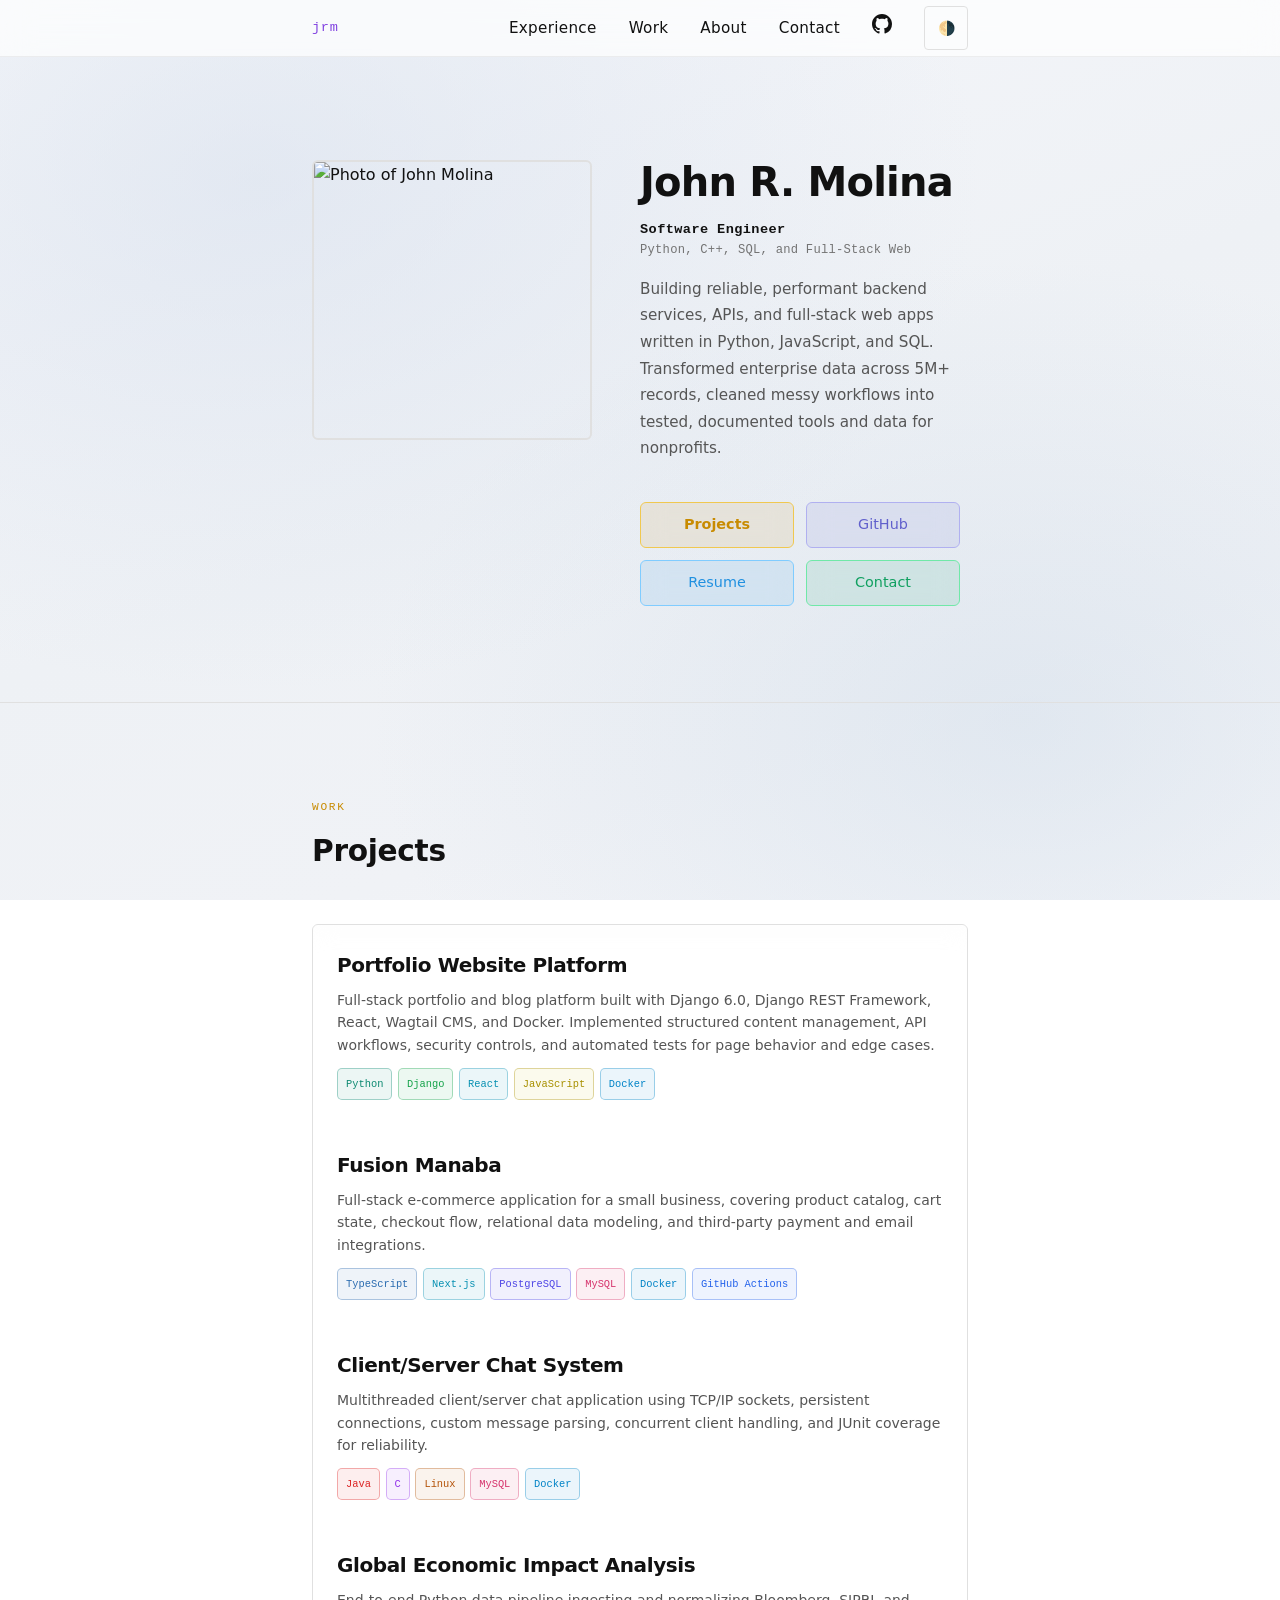
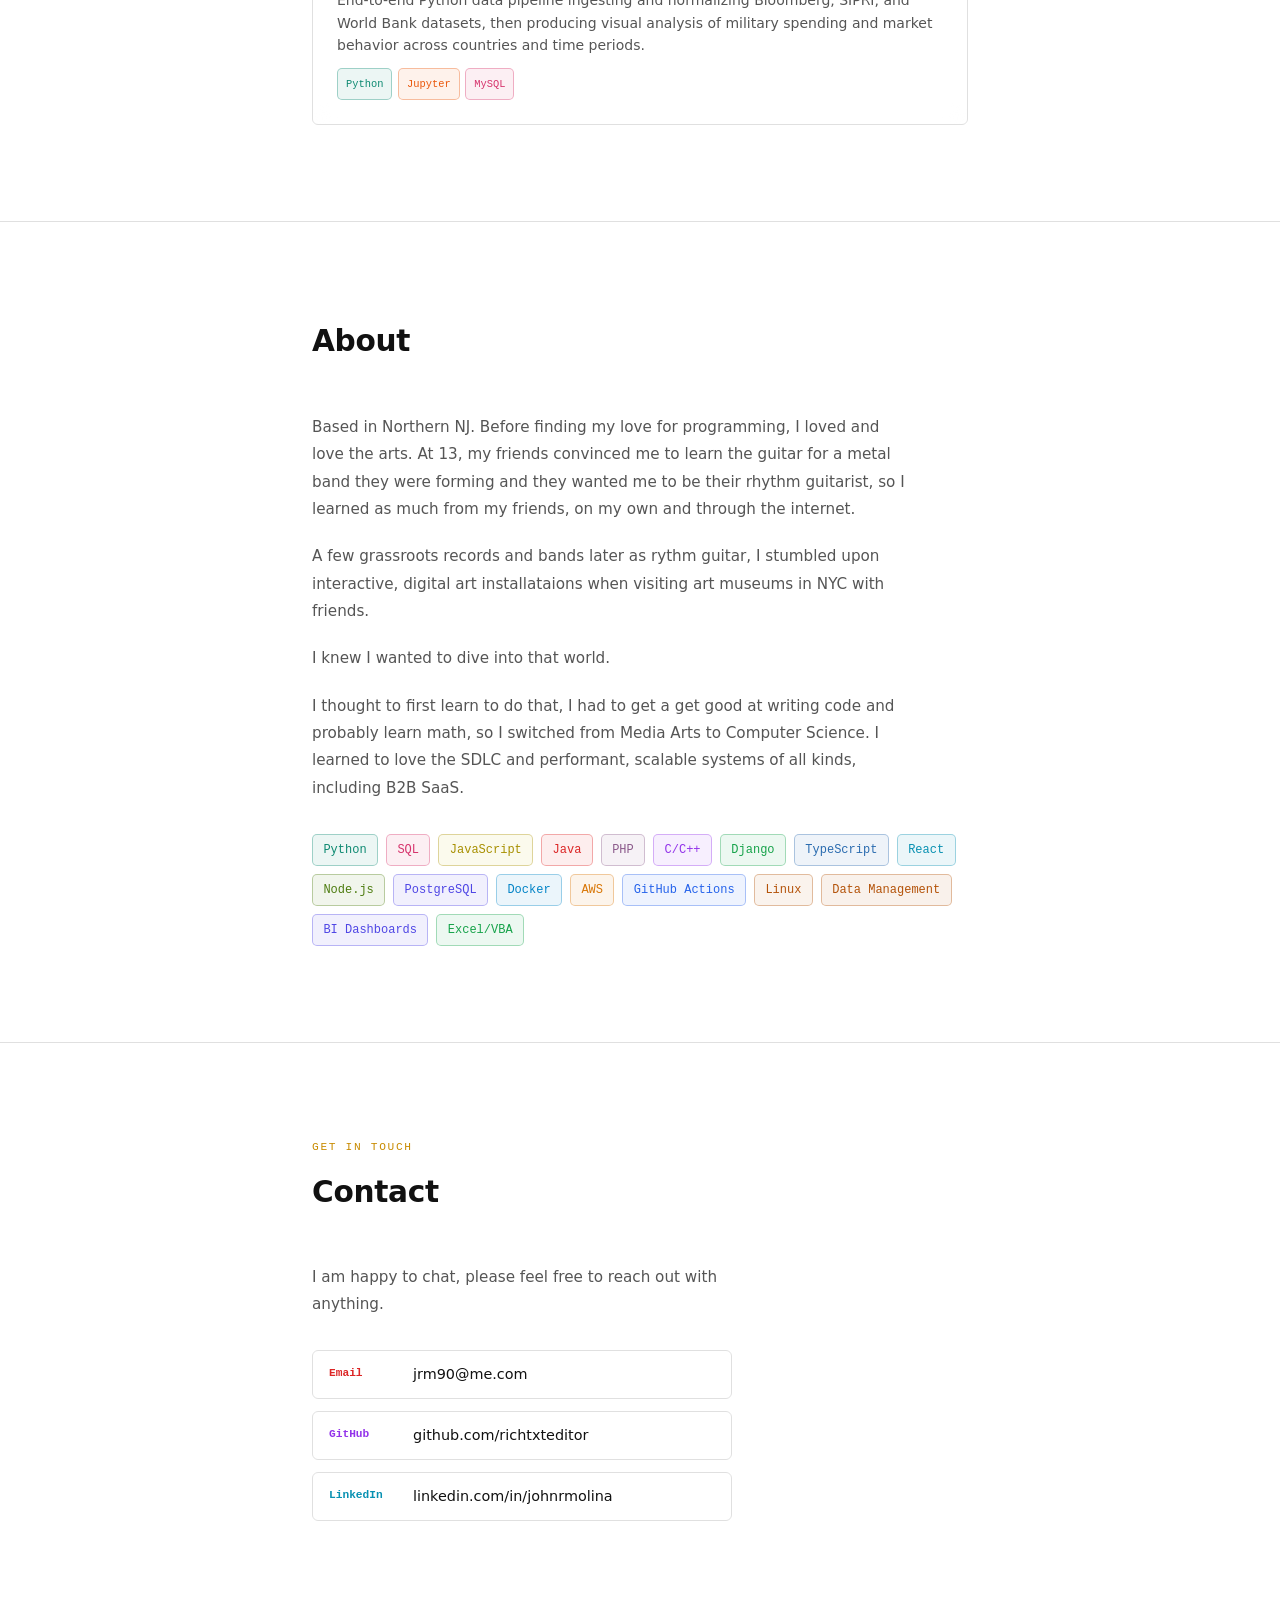
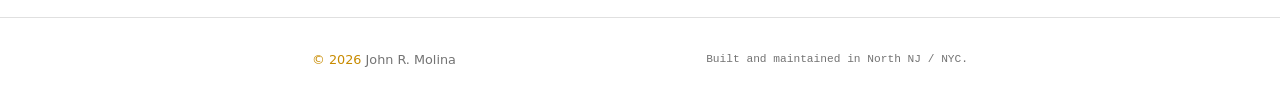
==== commit 38b025db: "fix: clean up the slop and put my own words in" ====
--- a/index.html
+++ b/index.html
@@ -105,21 +105,10 @@
             </p>
             <div class="hero-bio">
               <p>
-                I build practical software for data-heavy workflows, backend
-                services, and responsive web applications. My strongest fit is
-                a software engineering role where Python, SQL, APIs, and clear
-                debugging matter.
-              </p>
-              <p>
-                My background combines a B.S. in Computer Science with hands-on
-                experience supporting enterprise data systems, maintaining
-                workflows across 5M+ records, and translating stakeholder needs
-                into reliable technical deliverables.
-              </p>
-              <p>
-                Recent projects include a Django/React portfolio platform,
-                a Next.js/PostgreSQL storefront, and systems/data projects that
-                show how I approach testing, documentation, and iteration.
+                Building reliable, performant backend services, APIs, and
+                full-stack web apps written in Python, JavaScript, and SQL.
+                Transformed enterprise data across 5M+ records, cleaned messy
+                workflows into tested, documented tools and data for nonprofits.
               </p>
             </div>
             <div class="hero-links">
@@ -145,85 +134,6 @@
               <a href="#contact" class="btn btn-contact">Contact</a>
             </div>
           </div>
-        </div>
-      </section>
-
-      <!-- Role fit -->
-      <section id="fit" aria-labelledby="fit-heading">
-        <div class="container">
-          <p class="section-label" aria-hidden="true">Role fit</p>
-          <h2 class="section-title" id="fit-heading">Where I Fit Best</h2>
-
-          <div class="fit-list">
-            <article class="fit-item">
-              <h3>Backend and data workflows</h3>
-              <p>
-                SQL, Python, ETL validation, reporting, and database-backed
-                applications where correctness and repeatable process matter.
-              </p>
-            </article>
-            <article class="fit-item">
-              <h3>Full-stack implementation</h3>
-              <p>
-                Django, REST APIs, React, Next.js, TypeScript, PostgreSQL,
-                Docker, and Git-based workflows for shipping user-facing tools.
-              </p>
-            </article>
-            <article class="fit-item">
-              <h3>Technical ownership</h3>
-              <p>
-                Requirements gathering, issue triage, validation, documentation,
-                and communicating technical tradeoffs to non-technical teams.
-              </p>
-            </article>
-          </div>
-        </div>
-      </section>
-
-      <!-- Experience -->
-      <section id="experience" aria-labelledby="experience-heading">
-        <div class="container">
-          <p class="section-label" aria-hidden="true">Experience</p>
-          <h2 class="section-title" id="experience-heading">
-            Professional Experience
-          </h2>
-
-          <article class="experience-item">
-            <div class="experience-heading">
-              <h3>Columbia University, Office of Alumni &amp; Development</h3>
-              <p>Development Assistant, Data Management Group | 2017-2022</p>
-            </div>
-            <p class="experience-summary">
-              Supported data quality, ETL workflows, reporting, and platform
-              maintenance for advancement systems serving 5M+ constituent
-              records, including weighted deduplication workflows for academic
-              affiliation data.
-            </p>
-            <ul class="experience-highlights">
-              <li>
-                Built a weighted matching workflow for deduplication efforts,
-                scoring candidate records across name, demographics, employer,
-                email, address, spouse, and degree data.
-              </li>
-              <li>
-                Developed SQL views, stakeholder reports, BI dashboards, and
-                spreadsheet review processes for duplicate prevention and manual
-                data review.
-              </li>
-              <li>
-                Resolved 10,000+ Salesforce-tracked data service inquiries while
-                coordinating with IT, administrators, developers, vendors, and
-                non-technical stakeholders.
-              </li>
-            </ul>
-            <div class="project-tags" aria-hidden="true">
-              <span class="skill-tag lang-sql">SQL</span>
-              <span class="skill-tag lang-python">Python</span>
-              <span class="skill-tag lang-datamgmt">Data Management</span>
-              <span class="skill-tag lang-bi">BI Dashboards</span>
-              <span class="skill-tag lang-excel">Excel/VBA</span>
-            </div>
-          </article>
         </div>
       </section>
 
@@ -284,8 +194,9 @@
                 </div>
                 <p class="project-desc" id="project-fusion-desc">
                   Full-stack e-commerce application for a small business,
-                  covering product catalog, cart state, checkout flow, relational
-                  data modeling, and third-party payment and email integrations.
+                  covering product catalog, cart state, checkout flow,
+                  relational data modeling, and third-party payment and email
+                  integrations.
                 </p>
                 <div class="project-tags" aria-hidden="true">
                   <span class="skill-tag lang-typescript">TypeScript</span>
@@ -315,7 +226,8 @@
                 <p class="project-desc" id="project-chat-desc">
                   Multithreaded client/server chat application using TCP/IP
                   sockets, persistent connections, custom message parsing,
-                  concurrent client handling, and JUnit coverage for reliability.
+                  concurrent client handling, and JUnit coverage for
+                  reliability.
                 </p>
                 <div class="project-tags" aria-hidden="true">
                   <span class="skill-tag lang-java">Java</span>
@@ -365,24 +277,23 @@
 
           <div class="about-body">
             <p>
-              I am a New Jersey/New York based software engineer pursuing
-              software engineering roles in backend, full-stack, application,
-              data engineering, and QA automation-adjacent teams.
+              Based in Northern NJ. Before finding my love for programming, I
+              loved and love the arts. At 13, my friends convinced me to learn
+              the guitar for a metal band they were forming and they wanted me
+              to be their rhythm guitarist, so I learned as much from my
+              friends, on my own and through the internet.
             </p>
             <p>
-              Before moving fully into software engineering, I built practical
-              technical judgment in data management roles: writing SQL and
-              Python batch tools, supporting ETL and migration work, maintaining
-              reports and dashboards, resolving 10,000+ Salesforce-tracked data
-              service inquiries, and collaborating with IT, administrators,
-              developers, vendors, and non-technical stakeholders.
+              A few grassroots records and bands later as rythm guitar, I
+              stumbled upon interactive, digital art installataions when
+              visiting art museums in NYC with friends.
             </p>
+            <p>I knew I wanted to dive into that world.</p>
             <p>
-              That background makes me strongest in engineering environments
-              where the work touches real users, messy data, APIs, internal
-              tooling, validation, and careful communication. I am continuing
-              to sharpen my fundamentals through MIT 6.006, CLRS, and project
-              work in Python, JavaScript/TypeScript, C/C++, and SQL.
+              I thought to first learn to do that, I had to get a get good at
+              writing code and probably learn math, so I switched from Media
+              Arts to Computer Science. I learned to love the SDLC and
+              performant, scalable systems of all kinds, including B2B SaaS.
             </p>
           </div>
 
@@ -423,9 +334,7 @@
               <button type="button" class="skill-tag lang-react">React</button>
             </li>
             <li>
-              <button type="button" class="skill-tag lang-node">
-                Node.js
-              </button>
+              <button type="button" class="skill-tag lang-node">Node.js</button>
             </li>
             <li>
               <button type="button" class="skill-tag lang-postgres">
@@ -475,16 +384,16 @@
 
           <div class="contact-text">
             <p>
-              Open to Software Engineer, Backend Engineer, Full-Stack Developer,
-              Application Engineer, QA Automation Engineer, and data-heavy
-              engineering roles in the NYC/NJ area or remote.
+              I am happy to chat, please feel free to reach out with anything.
             </p>
           </div>
 
           <ul class="contact-links" role="list">
             <li>
               <a href="mailto:jrm90@me.com" class="contact-link">
-                <span class="contact-link-label contact-label-email">Email</span>
+                <span class="contact-link-label contact-label-email"
+                  >Email</span
+                >
                 jrm90@me.com
               </a>
             </li>
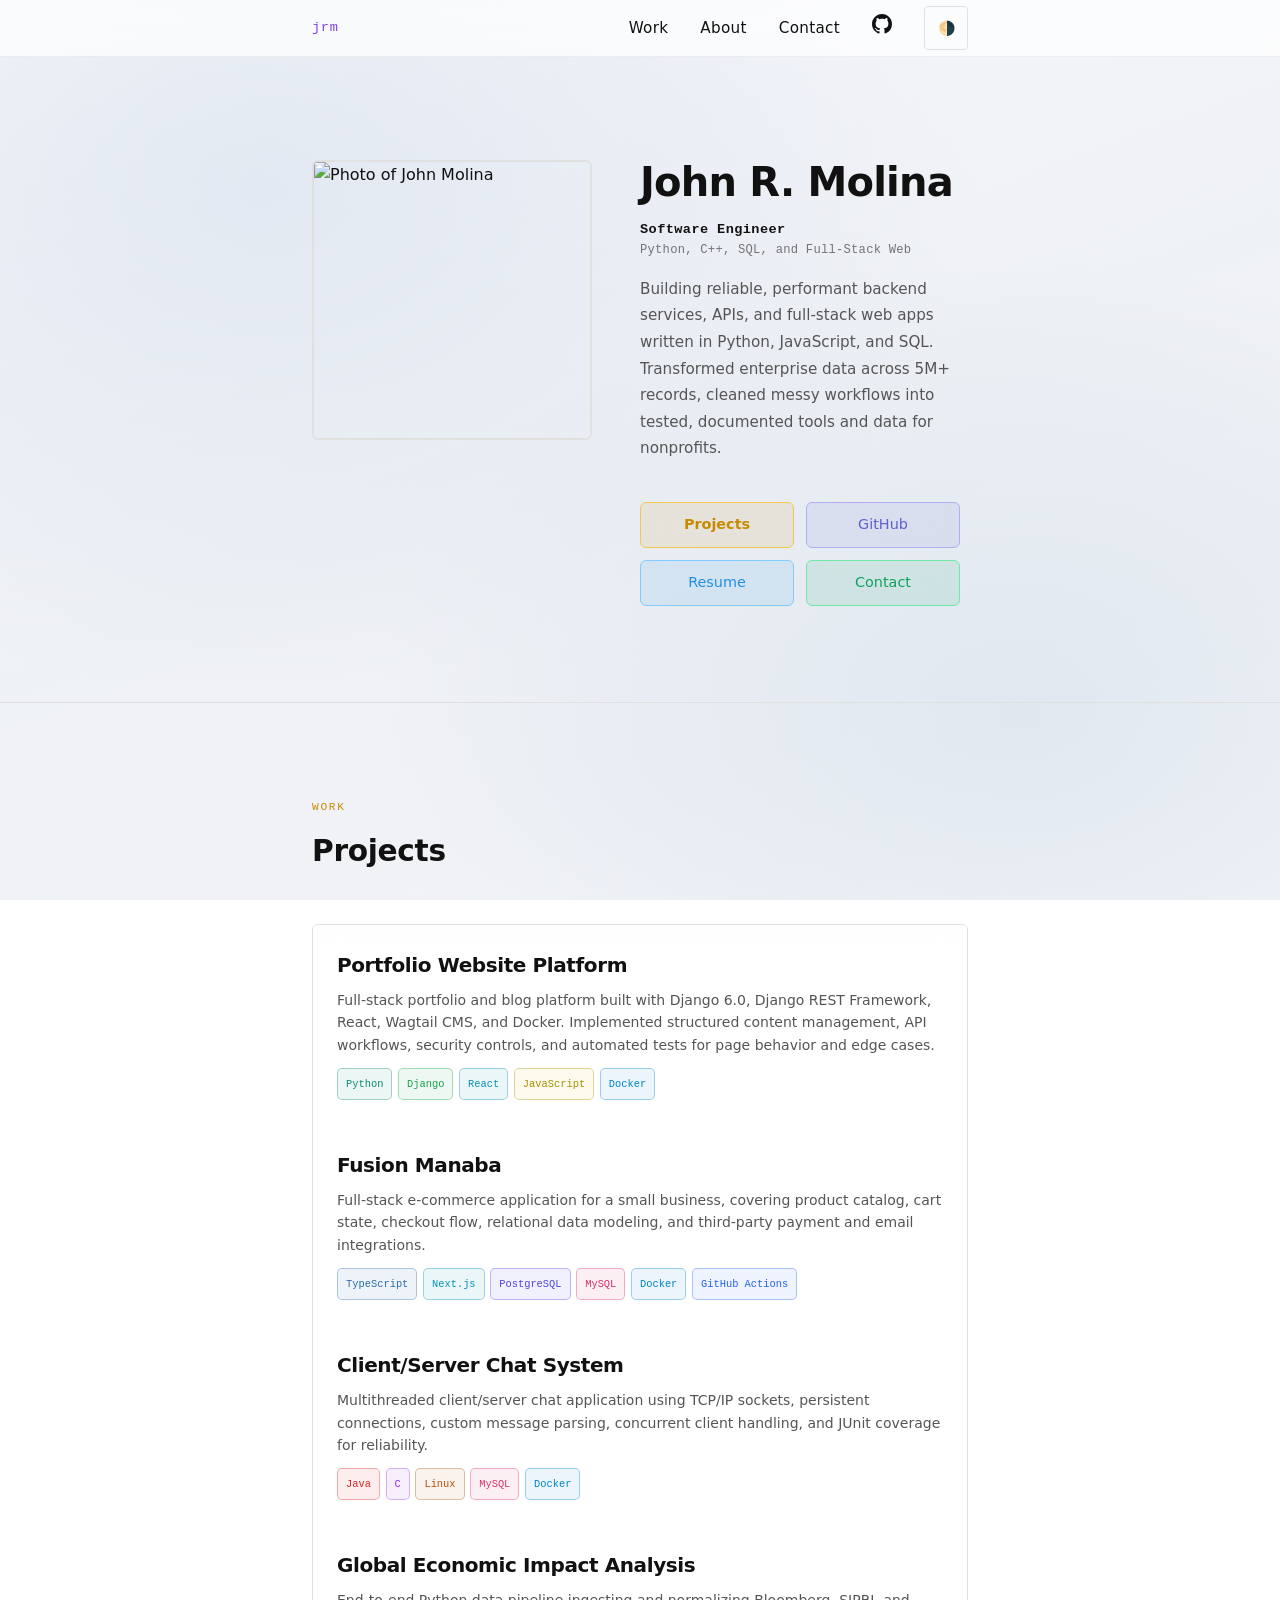
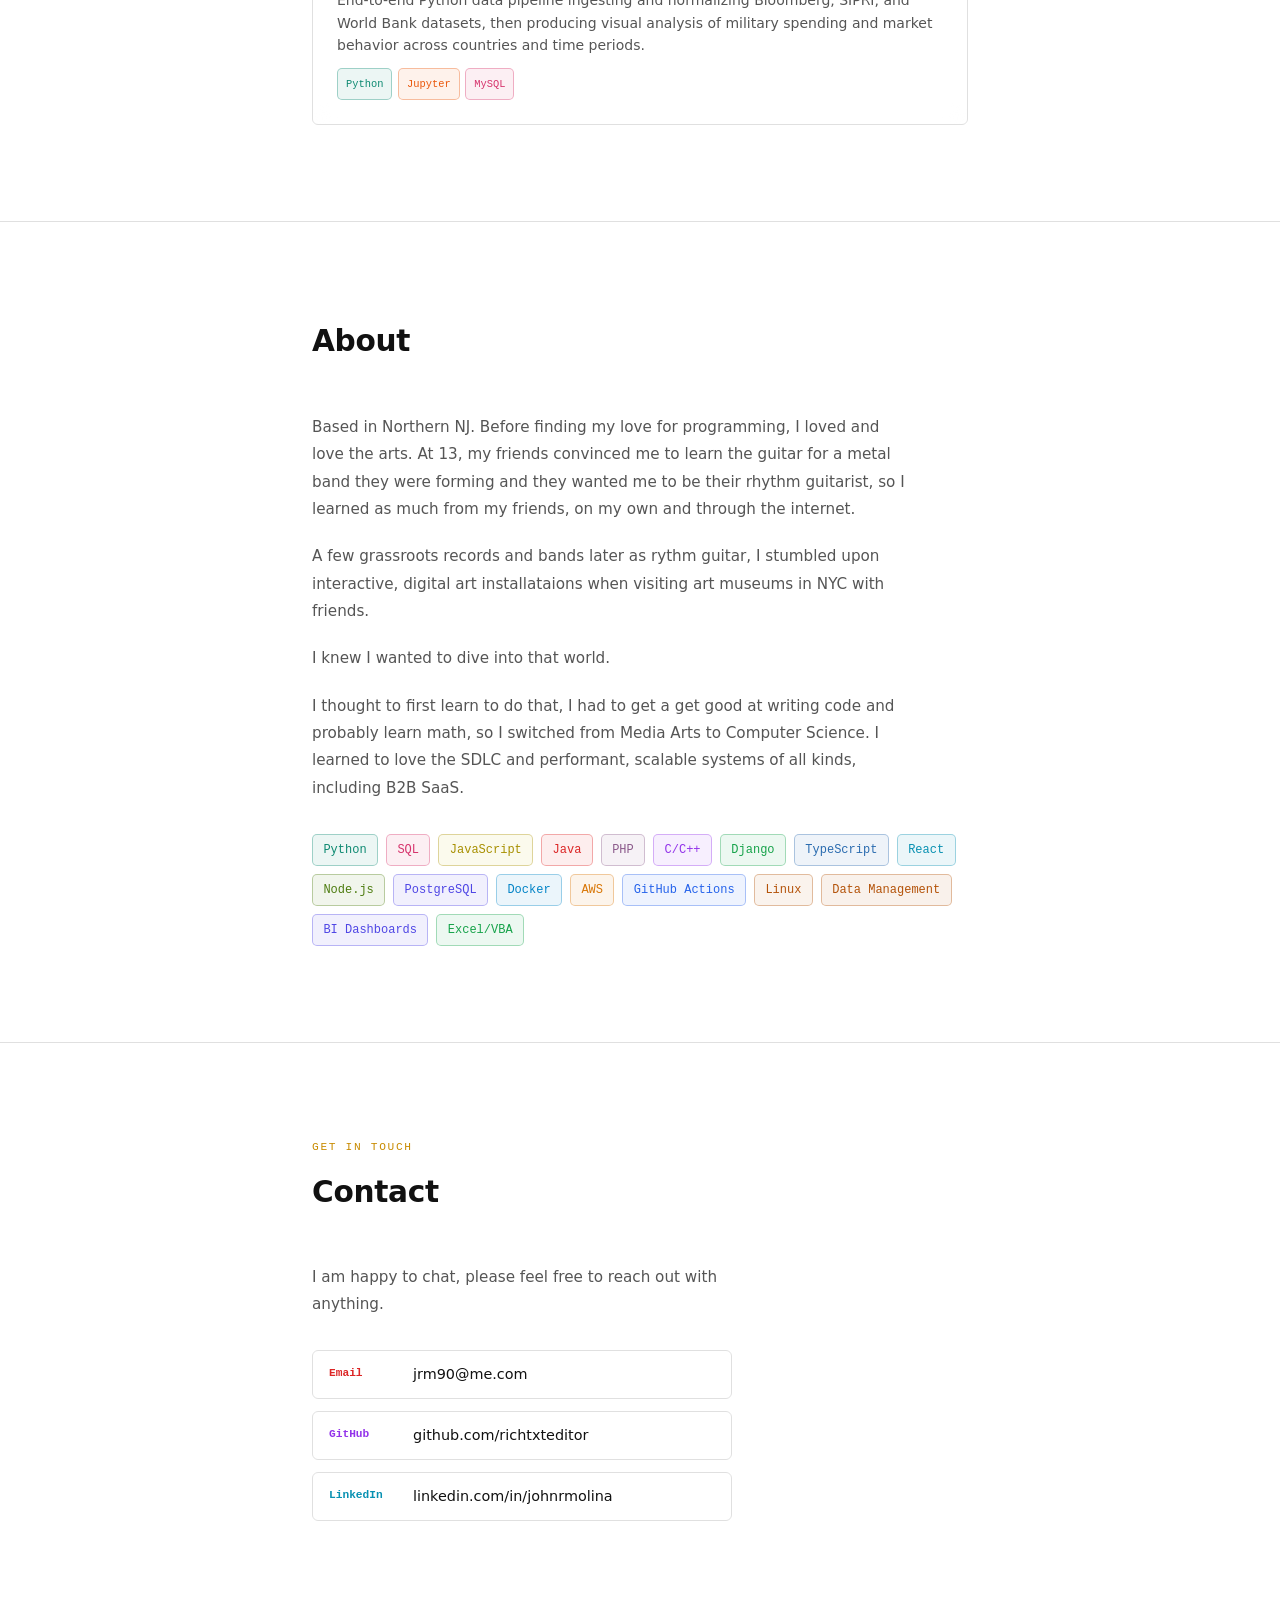
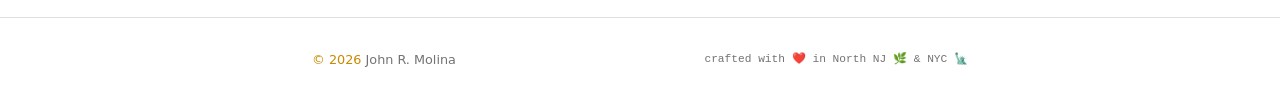
==== commit 48ad44e7: "forgot to remove experience link" ====
--- a/index.html
+++ b/index.html
@@ -47,7 +47,6 @@
             jrm
           </a>
           <ul class="nav-links" role="list">
-            <li><a href="#experience">Experience</a></li>
             <li><a href="#projects">Work</a></li>
             <li><a href="#about">About</a></li>
             <li><a href="#contact">Contact</a></li>
@@ -450,7 +449,11 @@
           </span>
           <span class="footer-name">John R. Molina</span>
         </span>
-        <span class="footer-made">Built and maintained in North NJ / NYC.</span>
+        <span class="footer-made"
+          >crafted with <span class="heart" aria-hidden="true">❤️</span> in
+          North NJ <span class="garden" aria-hidden="true">🌿</span> &amp; NYC
+          <span class="city" aria-hidden="true">🗽</span></span
+        >
       </div>
     </footer>
 
@@ -548,6 +551,89 @@
       })();
 
       (function () {
+        var footerMade = document.querySelector(".footer-made");
+        var heart = document.querySelector(".heart");
+        var garden = document.querySelector(".garden");
+        var city = document.querySelector(".city");
+        var active = false;
+        var timeouts = [];
+        var heartColors = [
+          "#f04040",
+          "#ff2060",
+          "#ff6080",
+          "#e00040",
+          "#ff4070",
+          "#ff8090",
+          "#d02050",
+        ];
+
+        if (
+          !footerMade ||
+          !heart ||
+          matchMedia("(prefers-reduced-motion: reduce)").matches
+        ) {
+          return;
+        }
+
+        function shake(el, tintHeart) {
+          if (!active || !el) return;
+          var dx = (Math.random() - 0.5) * 5;
+          var dy = (Math.random() - 0.5) * 4;
+          var scale = 0.9 + Math.random() * 0.5;
+          var rot = (Math.random() - 0.5) * 20;
+
+          el.style.display = "inline-block";
+          el.style.transform =
+            "translate(" +
+            dx +
+            "px," +
+            dy +
+            "px) scale(" +
+            scale +
+            ") rotate(" +
+            rot +
+            "deg)";
+
+          if (tintHeart) {
+            el.style.color =
+              heartColors[Math.floor(Math.random() * heartColors.length)];
+          }
+
+          timeouts.push(
+            setTimeout(
+              function () {
+                shake(el, tintHeart);
+              },
+              40 + Math.random() * 50,
+            ),
+          );
+        }
+
+        function restore() {
+          active = false;
+          timeouts.forEach(clearTimeout);
+          timeouts = [];
+          heart.style.color = "";
+          heart.style.transform = "";
+          if (garden) {
+            garden.style.transform = "";
+          }
+          if (city) {
+            city.style.transform = "";
+          }
+        }
+
+        footerMade.addEventListener("mouseenter", function () {
+          if (active) return;
+          active = true;
+          shake(heart, true);
+          shake(garden, false);
+          shake(city, false);
+        });
+        footerMade.addEventListener("mouseleave", restore);
+      })();
+
+      (function () {
         function scrollToProjects() {
           document
             .getElementById("projects")
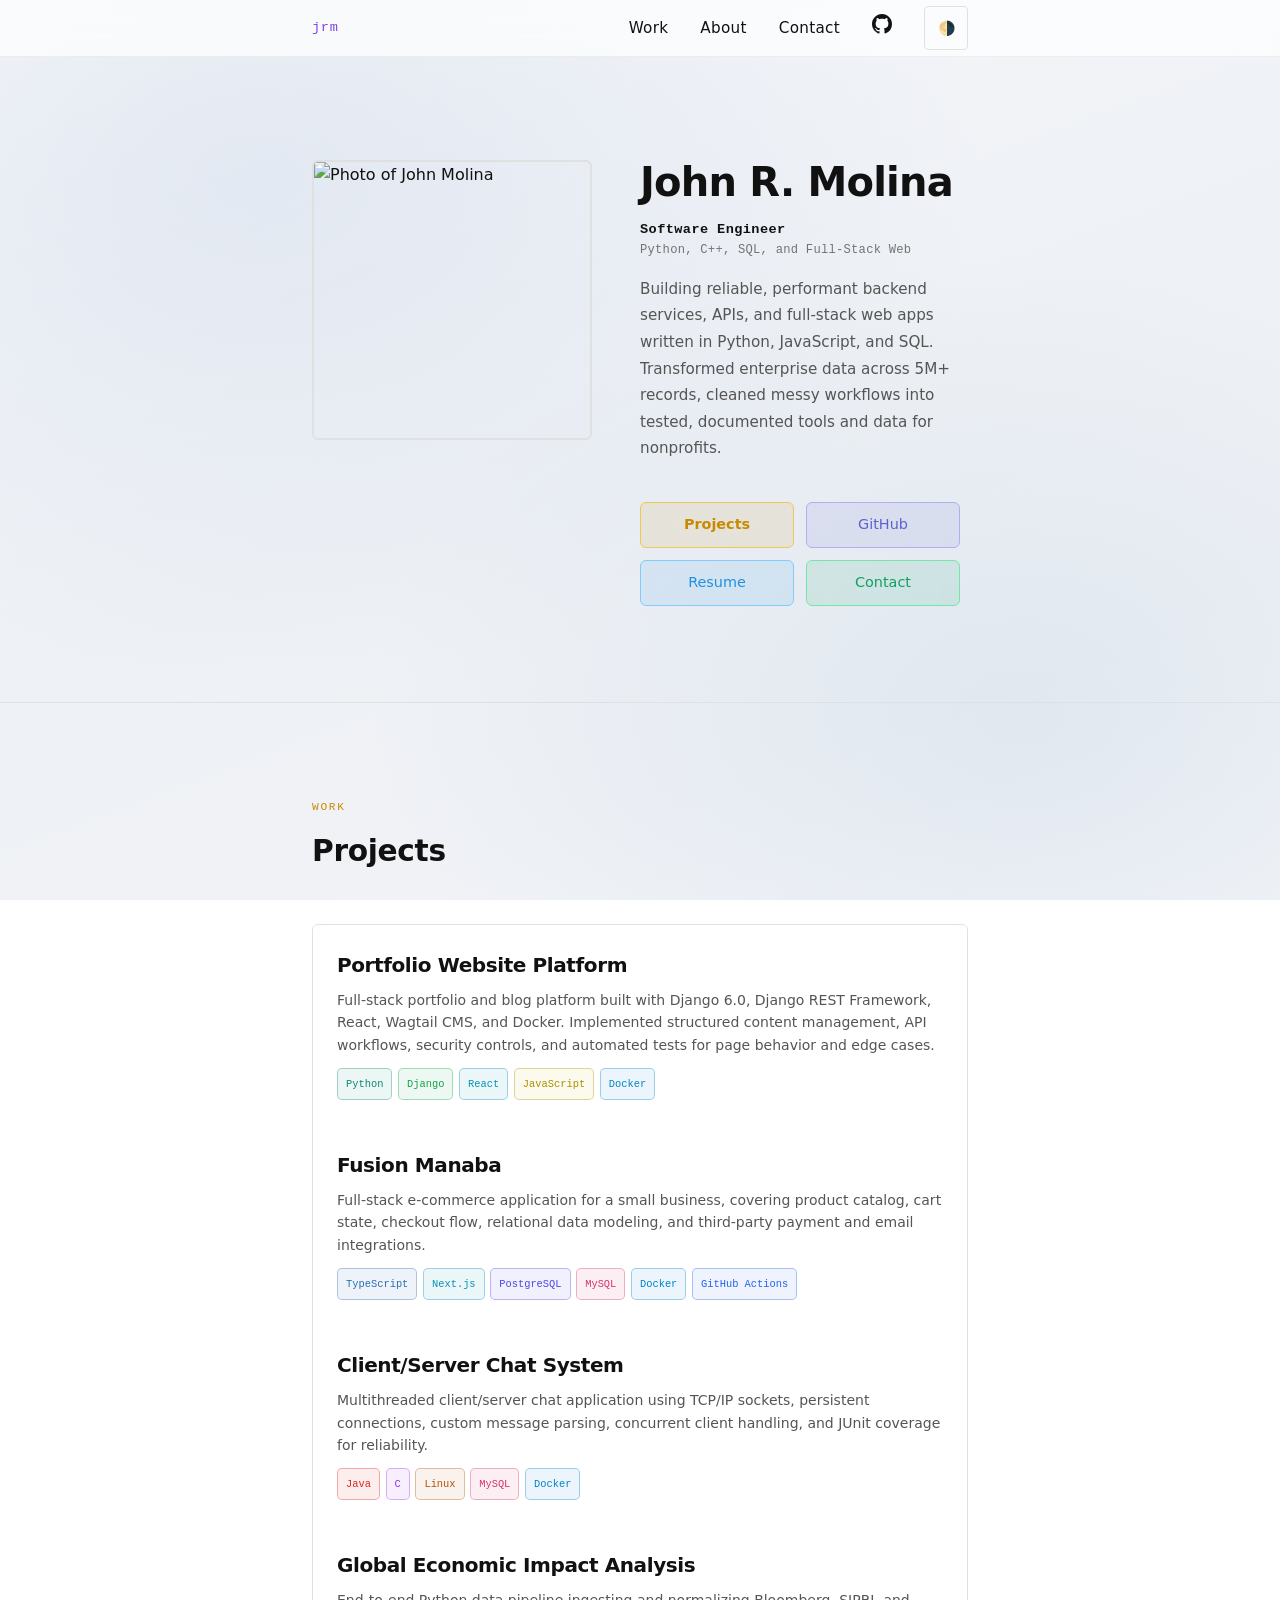
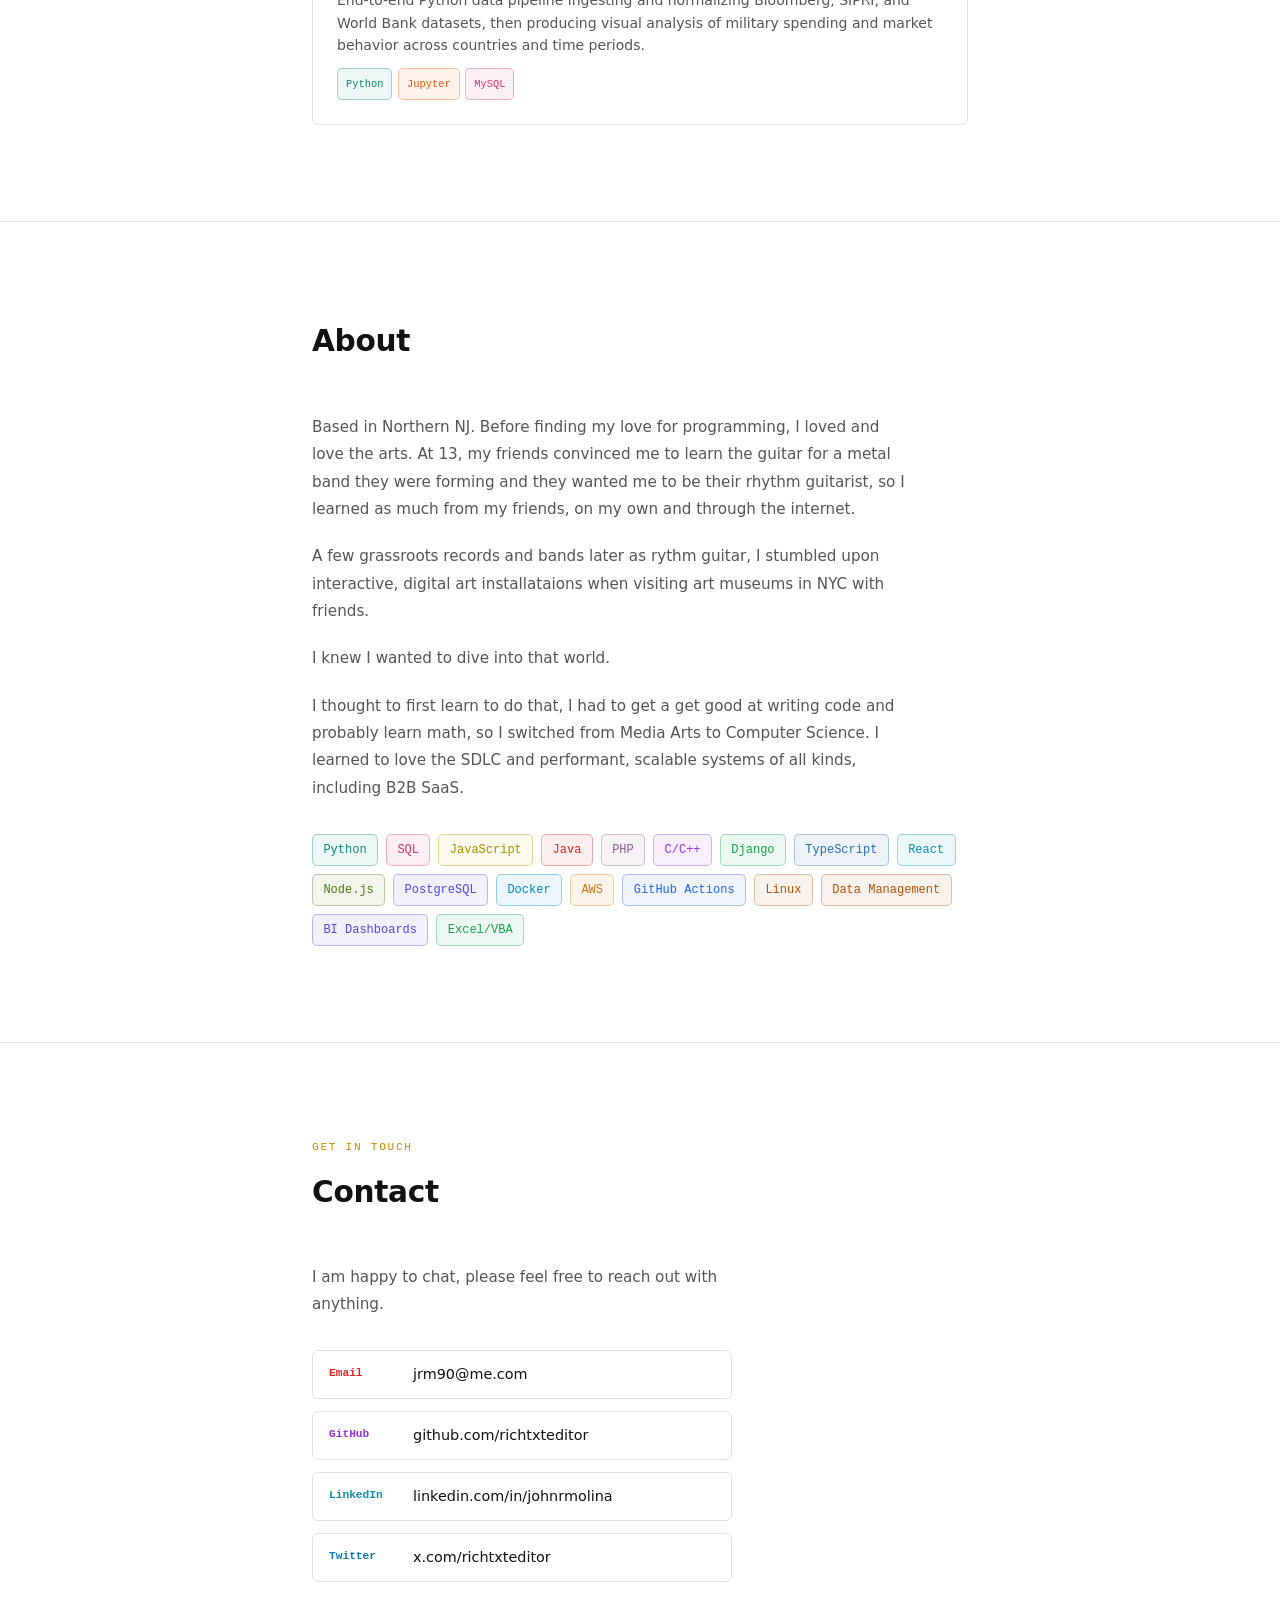
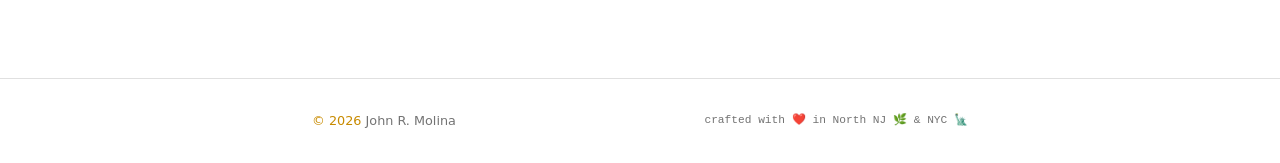
==== commit 956e6727: "f it, add twitter link to contact page" ====
--- a/index.html
+++ b/index.html
@@ -424,6 +424,20 @@
                 linkedin.com/in/johnrmolina
               </a>
             </li>
+            <li>
+              <a
+                href="https://x.com/richtxteditor"
+                class="contact-link"
+                target="_blank"
+                rel="noopener"
+                aria-describedby="new-tab-note"
+              >
+                <span class="contact-link-label contact-label-twitter">
+                  Twitter
+                </span>
+                x.com/richtxteditor
+              </a>
+            </li>
           </ul>
         </div>
       </section>
--- a/style.css
+++ b/style.css
@@ -1006,6 +1006,9 @@
 .contact-label-linkedin {
   color: #61dafb;
 }
+.contact-label-twitter {
+  color: #1d9bf0;
+}
 
 /* Contact labels: light */
 :root:not([data-theme="dark"]) .contact-label-email {
@@ -1016,6 +1019,9 @@
 }
 :root:not([data-theme="dark"]) .contact-label-linkedin {
   color: #0891b2;
+}
+:root:not([data-theme="dark"]) .contact-label-twitter {
+  color: #0c7abf;
 }
 
 @media (prefers-color-scheme: light) {
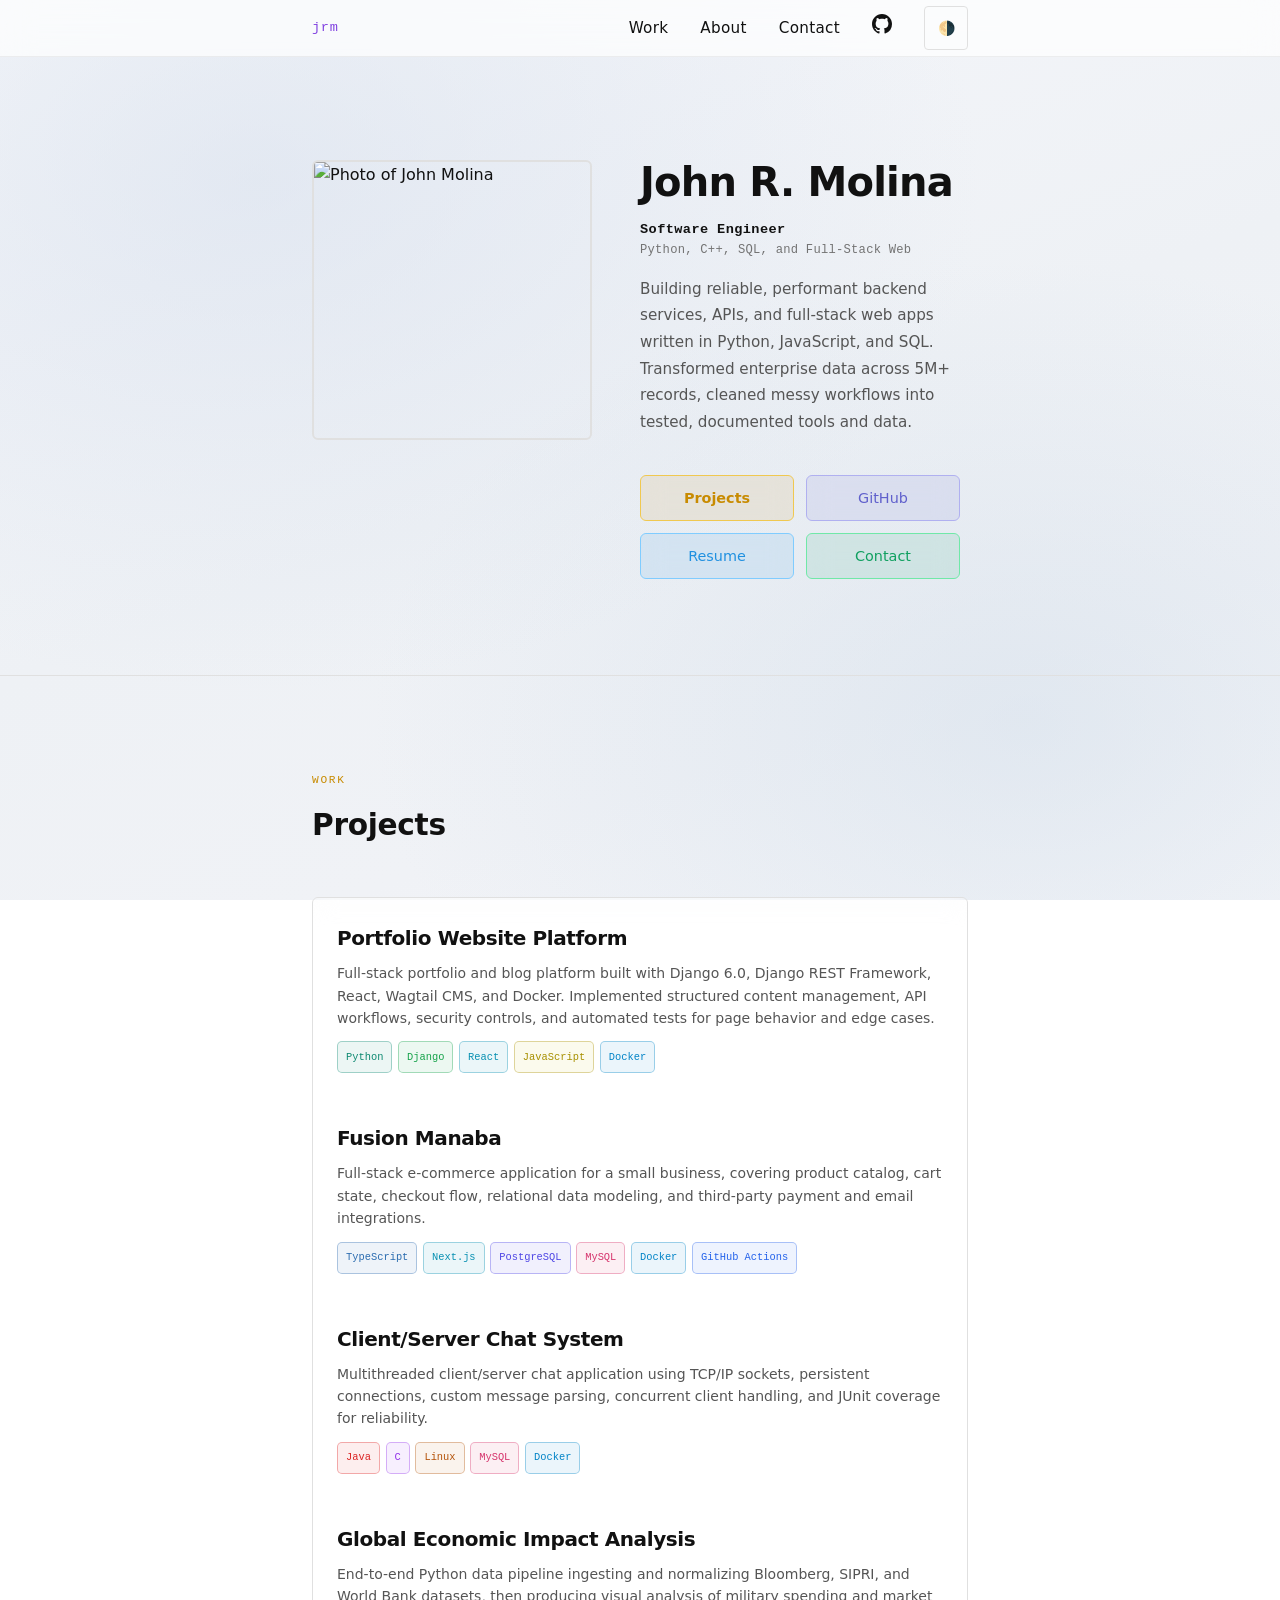
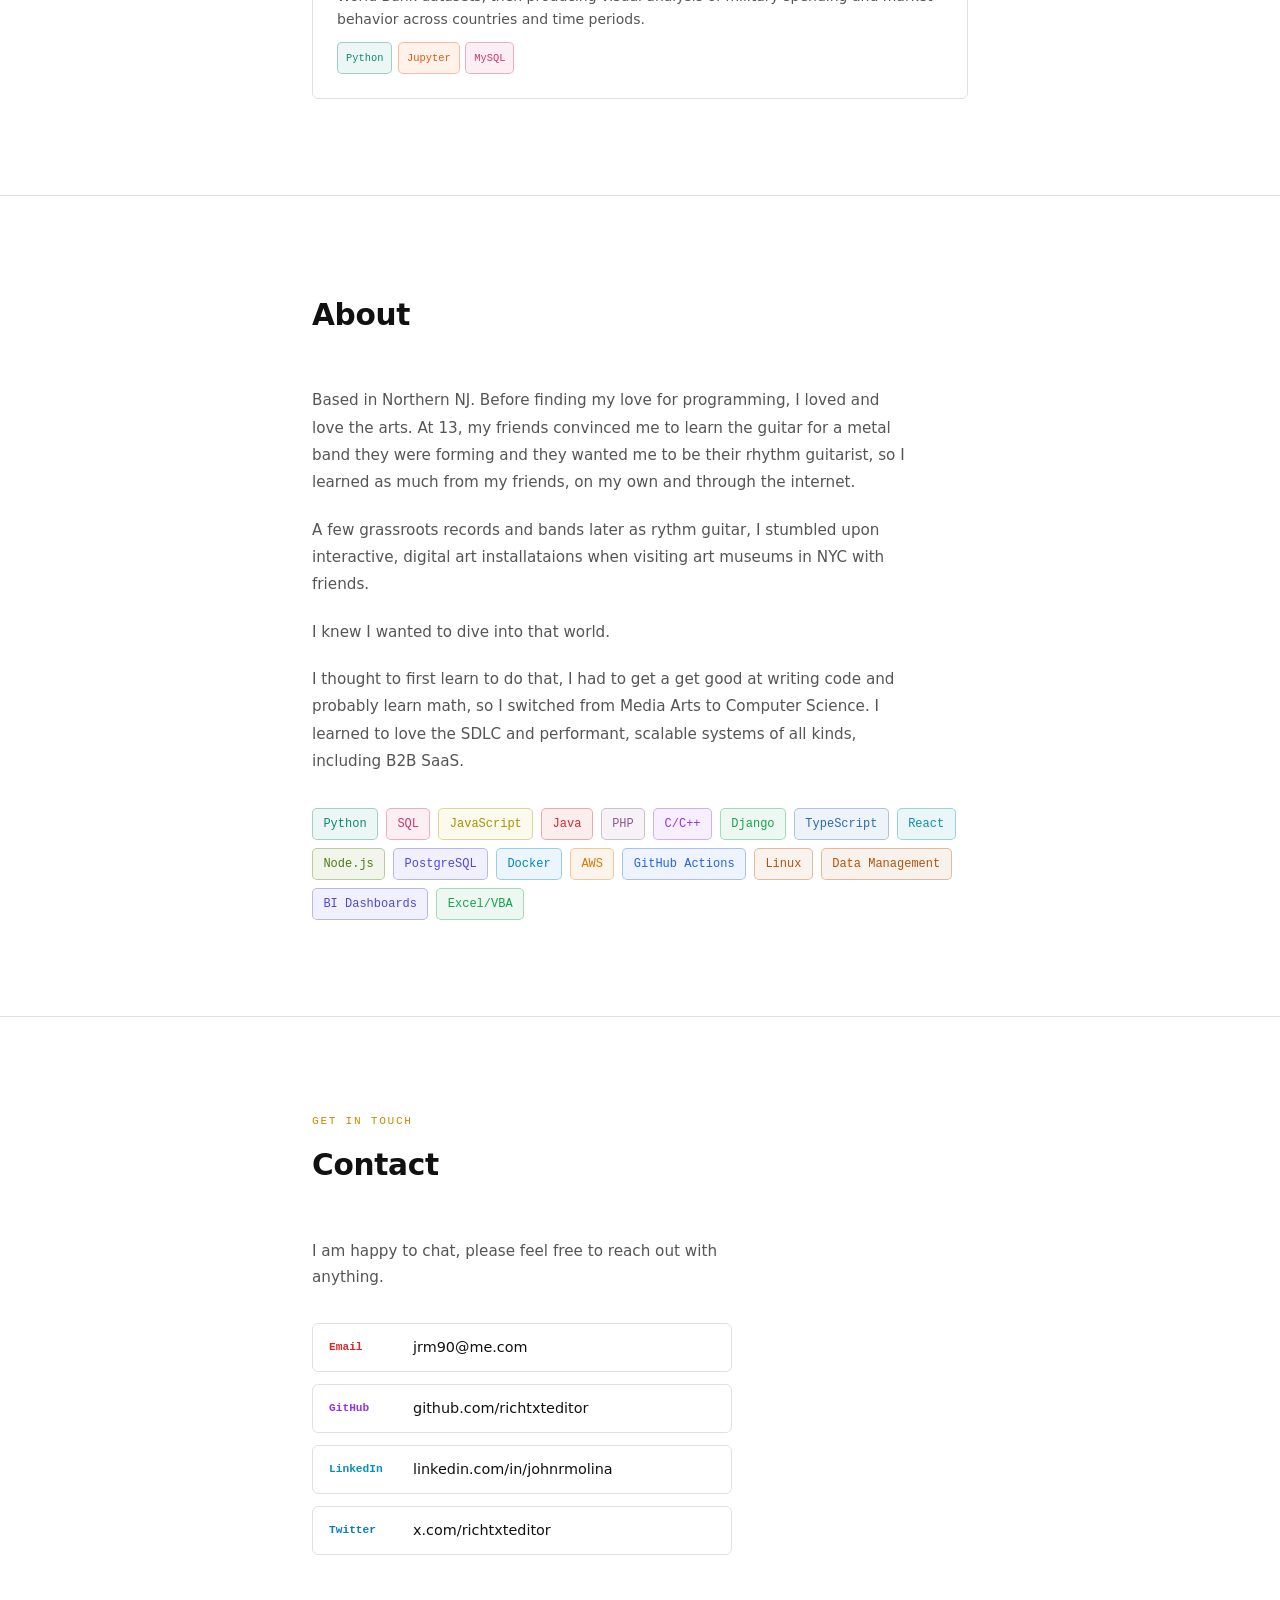
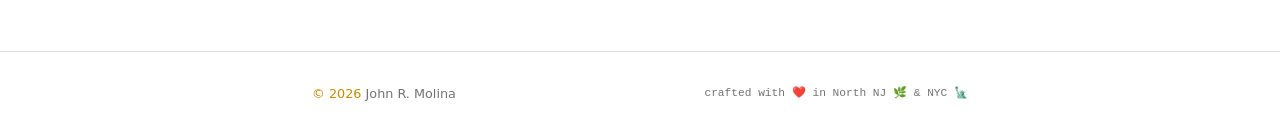
==== commit e39b9a2b: "update marketing language" ====
--- a/index.html
+++ b/index.html
@@ -107,7 +107,7 @@
                 Building reliable, performant backend services, APIs, and
                 full-stack web apps written in Python, JavaScript, and SQL.
                 Transformed enterprise data across 5M+ records, cleaned messy
-                workflows into tested, documented tools and data for nonprofits.
+                workflows into tested, documented tools and data.
               </p>
             </div>
             <div class="hero-links">
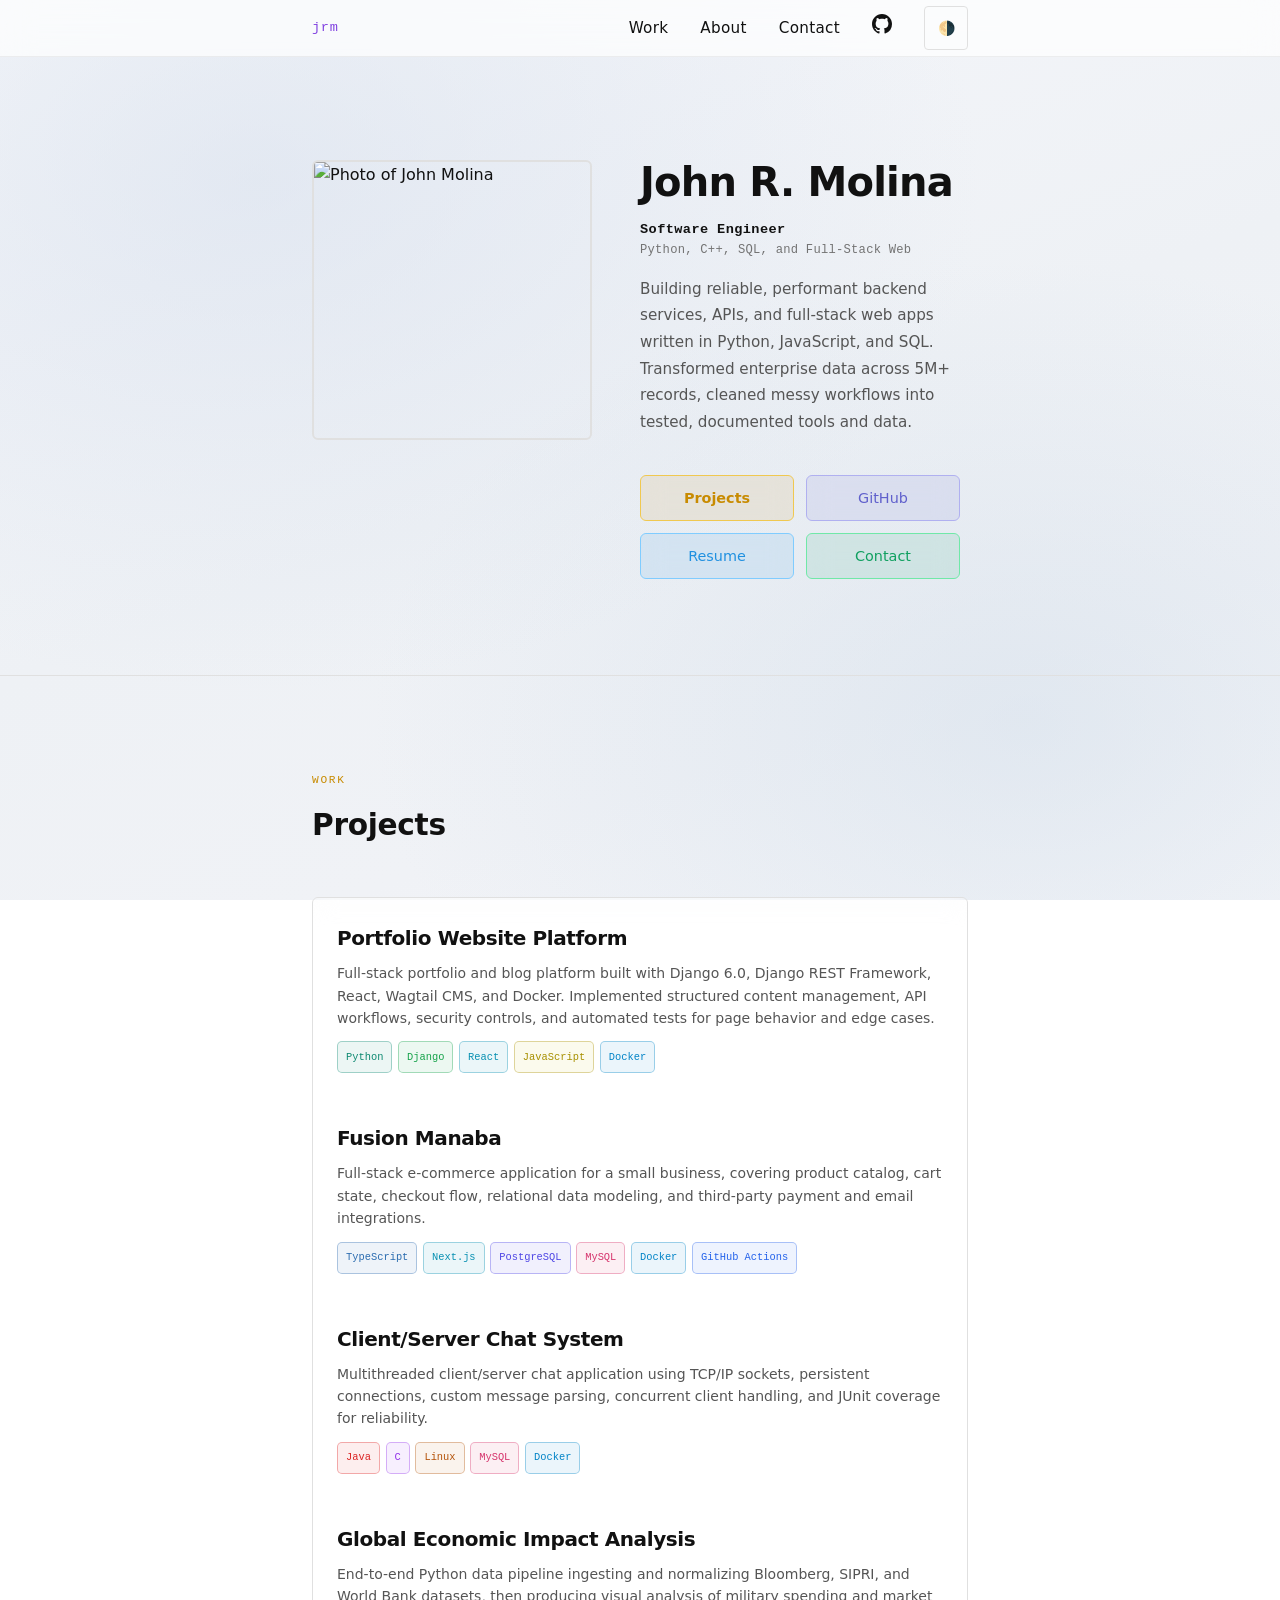
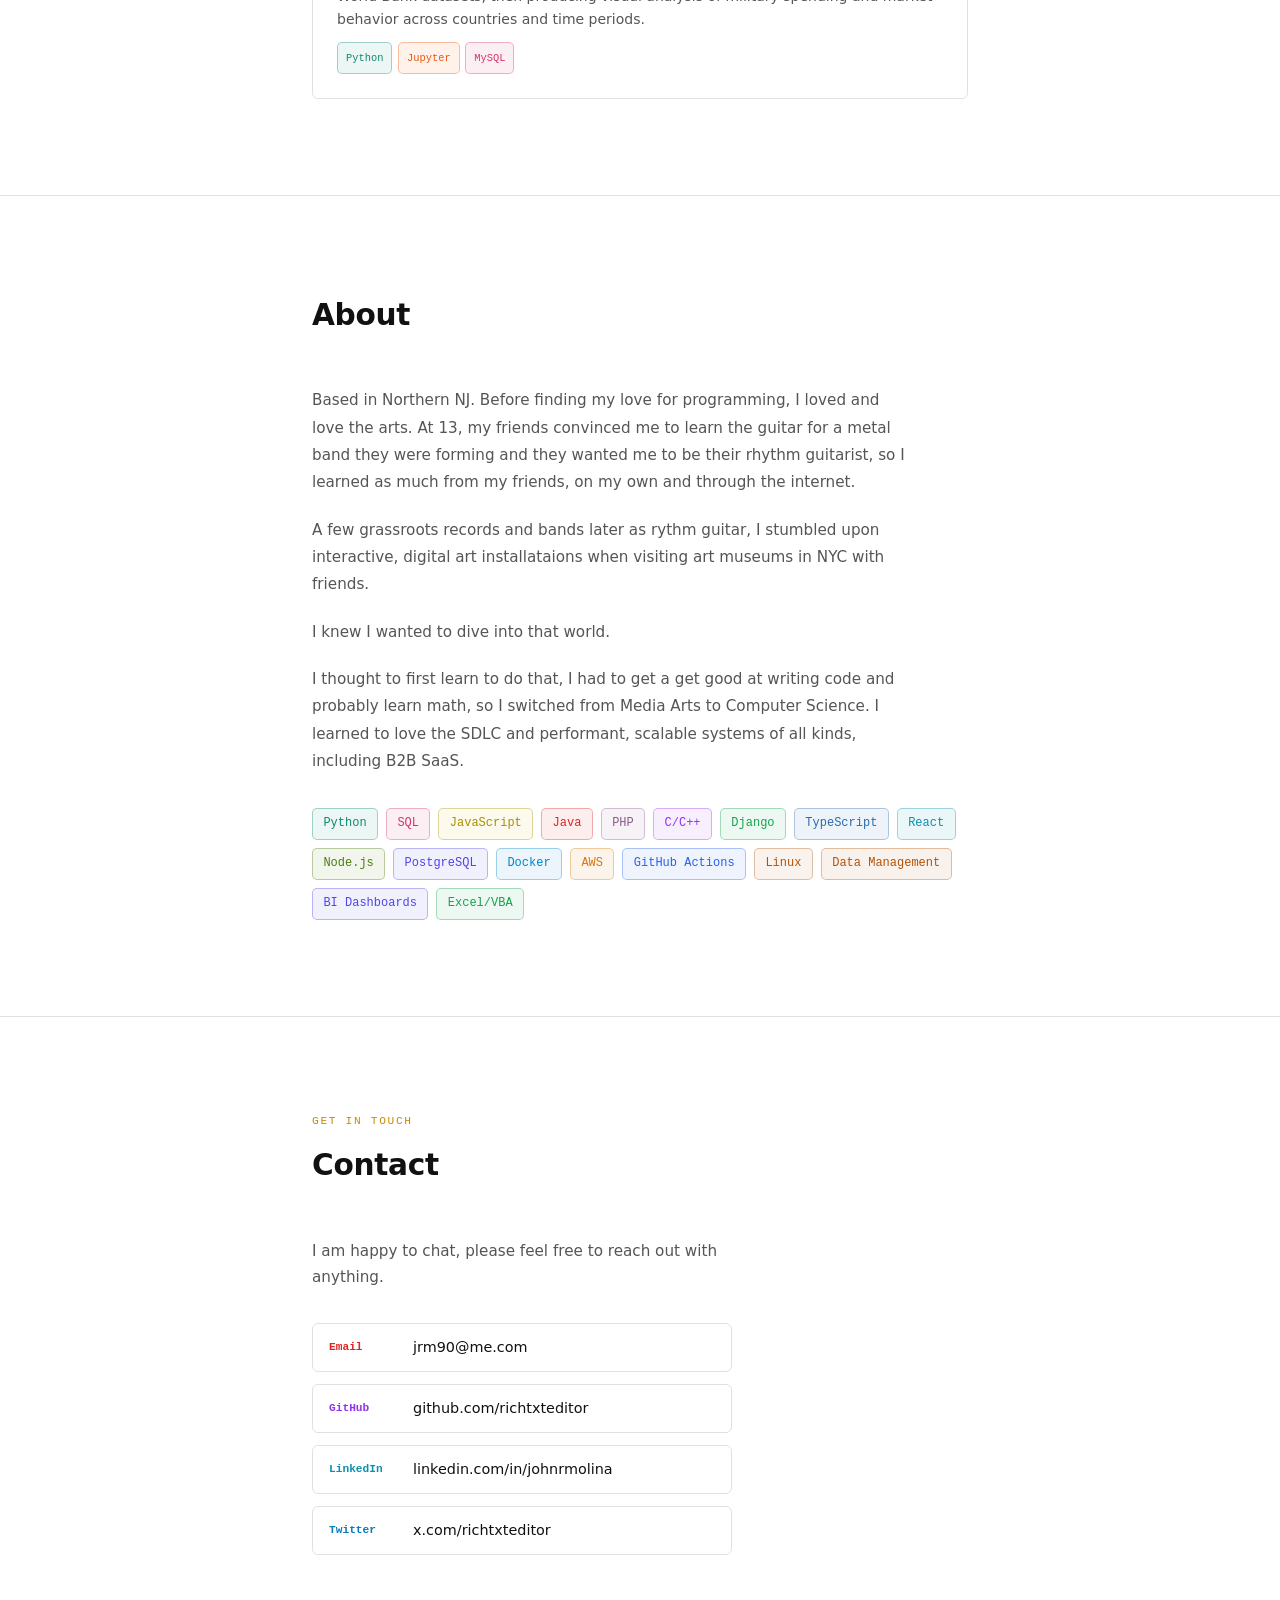
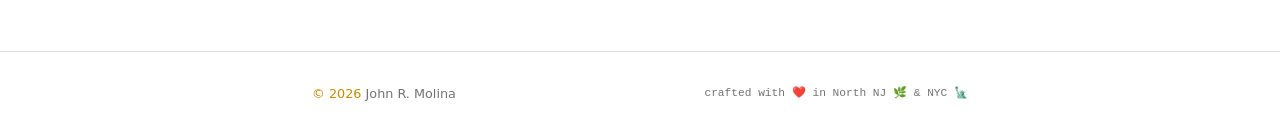
==== commit 43e262e5: "fix: standardize static page behavior and add accessibility patterns" ====
--- a/index.html
+++ b/index.html
@@ -28,10 +28,16 @@
     <link rel="stylesheet" href="style.css" />
     <script>
       (function () {
-        var t = localStorage.getItem("theme");
-        if (t === "light" || t === "dark")
-          document.documentElement.setAttribute("data-theme", t);
-        else localStorage.removeItem("theme");
+        try {
+          var t = window.localStorage.getItem("theme");
+          if (t === "light" || t === "dark") {
+            document.documentElement.setAttribute("data-theme", t);
+          } else {
+            window.localStorage.removeItem("theme");
+          }
+        } catch (e) {
+          document.documentElement.removeAttribute("data-theme");
+        }
       })();
     </script>
   </head>
@@ -46,7 +52,7 @@
           <a href="#hero" class="nav-logo" aria-label="John Molina - home">
             jrm
           </a>
-          <ul class="nav-links" role="list">
+          <ul class="nav-links">
             <li><a href="#projects">Work</a></li>
             <li><a href="#about">About</a></li>
             <li><a href="#contact">Contact</a></li>
@@ -54,7 +60,7 @@
               <a
                 href="https://github.com/richtxteditor/richtxteditor.github.io"
                 target="_blank"
-                rel="noopener"
+                rel="noopener noreferrer"
                 aria-label="GitHub repository (opens in new tab)"
                 class="nav-github"
               >
@@ -83,7 +89,7 @@
       </nav>
     </header>
 
-    <main id="main">
+    <main id="main" tabindex="-1">
       <!-- Hero -->
       <section id="hero" aria-labelledby="hero-heading">
         <div class="container hero-container">
@@ -116,7 +122,7 @@
                 href="https://github.com/richtxteditor"
                 class="btn btn-github"
                 target="_blank"
-                rel="noopener"
+                rel="noopener noreferrer"
                 aria-describedby="new-tab-note"
               >
                 GitHub
@@ -125,7 +131,7 @@
                 href="John%20Molina%20SWE%20resume.pdf"
                 class="btn btn-resume"
                 target="_blank"
-                rel="noopener"
+                rel="noopener noreferrer"
                 aria-describedby="pdf-note new-tab-note"
               >
                 Resume
@@ -145,15 +151,15 @@
             >Opens in a new tab.</span
           >
 
-          <div class="projects-grid" role="list">
-            <div class="project-card" role="listitem">
+          <ul class="projects-grid">
+            <li class="project-card">
               <a
                 href="https://github.com/richtxteditor/portfolio-website-prototype-django"
                 class="project-card-link"
                 target="_blank"
-                rel="noopener"
+                rel="noopener noreferrer"
                 aria-labelledby="project-portfolio-name"
-                aria-describedby="project-portfolio-desc projects-new-tab-note"
+                aria-describedby="project-portfolio-desc project-portfolio-tech projects-new-tab-note"
               >
                 <div class="project-header">
                   <span class="project-name" id="project-portfolio-name"
@@ -167,6 +173,10 @@
                   security controls, and automated tests for page behavior and
                   edge cases.
                 </p>
+                <span class="sr-only" id="project-portfolio-tech"
+                  >Technologies: Python, Django, React, JavaScript, and
+                  Docker.</span
+                >
                 <div class="project-tags" aria-hidden="true">
                   <span class="skill-tag lang-python">Python</span>
                   <span class="skill-tag lang-django">Django</span>
@@ -175,16 +185,16 @@
                   <span class="skill-tag lang-docker">Docker</span>
                 </div>
               </a>
-            </div>
-
-            <div class="project-card" role="listitem">
+            </li>
+
+            <li class="project-card">
               <a
                 href="https://github.com/richtxteditor/fusion-manaba"
                 class="project-card-link"
                 target="_blank"
-                rel="noopener"
+                rel="noopener noreferrer"
                 aria-labelledby="project-fusion-name"
-                aria-describedby="project-fusion-desc projects-new-tab-note"
+                aria-describedby="project-fusion-desc project-fusion-tech projects-new-tab-note"
               >
                 <div class="project-header">
                   <span class="project-name" id="project-fusion-name"
@@ -197,6 +207,10 @@
                   relational data modeling, and third-party payment and email
                   integrations.
                 </p>
+                <span class="sr-only" id="project-fusion-tech"
+                  >Technologies: TypeScript, Next.js, PostgreSQL, MySQL, Docker,
+                  and GitHub Actions.</span
+                >
                 <div class="project-tags" aria-hidden="true">
                   <span class="skill-tag lang-typescript">TypeScript</span>
                   <span class="skill-tag lang-react">Next.js</span>
@@ -206,16 +220,16 @@
                   <span class="skill-tag lang-ghactions">GitHub Actions</span>
                 </div>
               </a>
-            </div>
-
-            <div class="project-card" role="listitem">
+            </li>
+
+            <li class="project-card">
               <a
                 href="https://github.com/richtxteditor/Client-Server-Chat-System-with-Enhanced-TCP-Protocol"
                 class="project-card-link"
                 target="_blank"
-                rel="noopener"
+                rel="noopener noreferrer"
                 aria-labelledby="project-chat-name"
-                aria-describedby="project-chat-desc projects-new-tab-note"
+                aria-describedby="project-chat-desc project-chat-tech projects-new-tab-note"
               >
                 <div class="project-header">
                   <span class="project-name" id="project-chat-name"
@@ -228,6 +242,9 @@
                   concurrent client handling, and JUnit coverage for
                   reliability.
                 </p>
+                <span class="sr-only" id="project-chat-tech"
+                  >Technologies: Java, C, Linux, MySQL, and Docker.</span
+                >
                 <div class="project-tags" aria-hidden="true">
                   <span class="skill-tag lang-java">Java</span>
                   <span class="skill-tag lang-cpp">C</span>
@@ -236,16 +253,16 @@
                   <span class="skill-tag lang-docker">Docker</span>
                 </div>
               </a>
-            </div>
-
-            <div class="project-card" role="listitem">
+            </li>
+
+            <li class="project-card">
               <a
                 href="https://github.com/richtxteditor/MSU-datasci-geopolitical-analysis"
                 class="project-card-link"
                 target="_blank"
-                rel="noopener"
+                rel="noopener noreferrer"
                 aria-labelledby="project-global-name"
-                aria-describedby="project-global-desc projects-new-tab-note"
+                aria-describedby="project-global-desc project-global-tech projects-new-tab-note"
               >
                 <div class="project-header">
                   <span class="project-name" id="project-global-name"
@@ -258,14 +275,17 @@
                   visual analysis of military spending and market behavior
                   across countries and time periods.
                 </p>
+                <span class="sr-only" id="project-global-tech"
+                  >Technologies: Python, Jupyter, and MySQL.</span
+                >
                 <div class="project-tags" aria-hidden="true">
                   <span class="skill-tag lang-python">Python</span>
                   <span class="skill-tag lang-jupyter">Jupyter</span>
                   <span class="skill-tag lang-sql">MySQL</span>
                 </div>
               </a>
-            </div>
-          </div>
+            </li>
+          </ul>
         </div>
       </section>
 
@@ -296,80 +316,71 @@
             </p>
           </div>
 
-          <ul class="skills" role="list" aria-label="Technical skills">
-            <li>
-              <button type="button" class="skill-tag lang-python">
-                Python
-              </button>
-            </li>
-            <li>
-              <button type="button" class="skill-tag lang-sql">SQL</button>
-            </li>
-            <li>
-              <button type="button" class="skill-tag lang-javascript">
+          <h3 class="sr-only" id="skills-heading">Technical skills</h3>
+          <ul class="skills">
+            <li>
+              <a href="#projects" class="skill-tag lang-python">Python</a>
+            </li>
+            <li>
+              <a href="#projects" class="skill-tag lang-sql">SQL</a>
+            </li>
+            <li>
+              <a href="#projects" class="skill-tag lang-javascript">
                 JavaScript
-              </button>
-            </li>
-            <li>
-              <button type="button" class="skill-tag lang-java">Java</button>
-            </li>
-            <li>
-              <button type="button" class="skill-tag lang-php">PHP</button>
-            </li>
-            <li>
-              <button type="button" class="skill-tag lang-cpp">C/C++</button>
-            </li>
-            <li>
-              <button type="button" class="skill-tag lang-django">
-                Django
-              </button>
-            </li>
-            <li>
-              <button type="button" class="skill-tag lang-typescript">
+              </a>
+            </li>
+            <li>
+              <a href="#projects" class="skill-tag lang-java">Java</a>
+            </li>
+            <li>
+              <a href="#projects" class="skill-tag lang-php">PHP</a>
+            </li>
+            <li>
+              <a href="#projects" class="skill-tag lang-cpp">C/C++</a>
+            </li>
+            <li>
+              <a href="#projects" class="skill-tag lang-django">Django</a>
+            </li>
+            <li>
+              <a href="#projects" class="skill-tag lang-typescript">
                 TypeScript
-              </button>
-            </li>
-            <li>
-              <button type="button" class="skill-tag lang-react">React</button>
-            </li>
-            <li>
-              <button type="button" class="skill-tag lang-node">Node.js</button>
-            </li>
-            <li>
-              <button type="button" class="skill-tag lang-postgres">
+              </a>
+            </li>
+            <li>
+              <a href="#projects" class="skill-tag lang-react">React</a>
+            </li>
+            <li>
+              <a href="#projects" class="skill-tag lang-node">Node.js</a>
+            </li>
+            <li>
+              <a href="#projects" class="skill-tag lang-postgres">
                 PostgreSQL
-              </button>
-            </li>
-            <li>
-              <button type="button" class="skill-tag lang-docker">
-                Docker
-              </button>
-            </li>
-            <li>
-              <button type="button" class="skill-tag lang-aws">AWS</button>
-            </li>
-            <li>
-              <button type="button" class="skill-tag lang-ghactions">
+              </a>
+            </li>
+            <li>
+              <a href="#projects" class="skill-tag lang-docker">Docker</a>
+            </li>
+            <li>
+              <a href="#projects" class="skill-tag lang-aws">AWS</a>
+            </li>
+            <li>
+              <a href="#projects" class="skill-tag lang-ghactions">
                 GitHub Actions
-              </button>
-            </li>
-            <li>
-              <button type="button" class="skill-tag lang-linux">Linux</button>
-            </li>
-            <li>
-              <button type="button" class="skill-tag lang-datamgmt">
+              </a>
+            </li>
+            <li>
+              <a href="#projects" class="skill-tag lang-linux">Linux</a>
+            </li>
+            <li>
+              <a href="#projects" class="skill-tag lang-datamgmt">
                 Data Management
-              </button>
-            </li>
-            <li>
-              <button type="button" class="skill-tag lang-bi">
-                BI Dashboards
-              </button>
-            </li>
-            <li>
-              <button type="button" class="skill-tag lang-excel">
-                Excel/VBA
-              </button>
+              </a>
+            </li>
+            <li>
+              <a href="#projects" class="skill-tag lang-bi">BI Dashboards</a>
+            </li>
+            <li>
+              <a href="#projects" class="skill-tag lang-excel">Excel/VBA</a>
             </li>
           </ul>
         </div>
@@ -387,7 +398,7 @@
             </p>
           </div>
 
-          <ul class="contact-links" role="list">
+          <ul class="contact-links">
             <li>
               <a href="mailto:jrm90@me.com" class="contact-link">
                 <span class="contact-link-label contact-label-email"
@@ -401,7 +412,7 @@
                 href="https://github.com/richtxteditor"
                 class="contact-link"
                 target="_blank"
-                rel="noopener"
+                rel="noopener noreferrer"
                 aria-describedby="new-tab-note"
               >
                 <span class="contact-link-label contact-label-github">
@@ -415,7 +426,7 @@
                 href="https://www.linkedin.com/in/johnrmolina/"
                 class="contact-link"
                 target="_blank"
-                rel="noopener"
+                rel="noopener noreferrer"
                 aria-describedby="new-tab-note"
               >
                 <span class="contact-link-label contact-label-linkedin">
@@ -429,7 +440,7 @@
                 href="https://x.com/richtxteditor"
                 class="contact-link"
                 target="_blank"
-                rel="noopener"
+                rel="noopener noreferrer"
                 aria-describedby="new-tab-note"
               >
                 <span class="contact-link-label contact-label-twitter">
@@ -464,39 +475,85 @@
           <span class="footer-name">John R. Molina</span>
         </span>
         <span class="footer-made"
-          >crafted with <span class="heart" aria-hidden="true">❤️</span> in
-          North NJ <span class="garden" aria-hidden="true">🌿</span> &amp; NYC
+          >crafted with <span class="sr-only">love</span
+          ><span class="heart" aria-hidden="true">❤️</span> in North NJ
+          <span class="garden" aria-hidden="true">🌿</span> &amp; NYC
           <span class="city" aria-hidden="true">🗽</span></span
         >
       </div>
     </footer>
 
     <script>
+      var siteHelpers = (function () {
+        function getMedia(query) {
+          if (typeof window.matchMedia !== "function") return null;
+          return window.matchMedia(query);
+        }
+
+        function getTheme() {
+          try {
+            var theme = window.localStorage.getItem("theme");
+            return theme === "light" || theme === "dark" ? theme : "auto";
+          } catch (e) {
+            return "auto";
+          }
+        }
+
+        function setTheme(mode) {
+          try {
+            if (mode === "auto") {
+              window.localStorage.removeItem("theme");
+            } else {
+              window.localStorage.setItem("theme", mode);
+            }
+          } catch (e) {
+            return;
+          }
+        }
+
+        function prefersReducedMotion() {
+          var media = getMedia("(prefers-reduced-motion: reduce)");
+          return Boolean(media && media.matches);
+        }
+
+        function scrollBehavior() {
+          return prefersReducedMotion() ? "auto" : "smooth";
+        }
+
+        return {
+          getMedia: getMedia,
+          getTheme: getTheme,
+          setTheme: setTheme,
+          prefersReducedMotion: prefersReducedMotion,
+          scrollBehavior: scrollBehavior,
+        };
+      })();
+
       (function () {
         var yearEl = document.getElementById("year");
         var y = new Date().getFullYear();
+        if (!yearEl) return;
         yearEl.textContent = y;
-        yearEl.setAttribute("datetime", y);
+        yearEl.setAttribute("datetime", String(y));
       })();
 
       (function () {
         var btn = document.getElementById("theme-toggle");
         var root = document.documentElement;
         var modes = ["auto", "light", "dark"];
+        if (!btn) return;
 
         function getStored() {
-          var t = localStorage.getItem("theme");
-          return t === "light" || t === "dark" ? t : "auto";
+          return siteHelpers.getTheme();
         }
 
         function apply(mode) {
           if (mode === "auto") {
             root.removeAttribute("data-theme");
-            localStorage.removeItem("theme");
           } else {
             root.setAttribute("data-theme", mode);
-            localStorage.setItem("theme", mode);
           }
+          siteHelpers.setTheme(mode);
         }
 
         function updateLabel() {
@@ -522,46 +579,55 @@
           updateLabel();
         });
 
-        matchMedia("(prefers-color-scheme: light)").addEventListener(
-          "change",
-          function () {
+        var colorMedia = siteHelpers.getMedia("(prefers-color-scheme: light)");
+        if (colorMedia) {
+          var handleSystemThemeChange = function () {
             if (getStored() === "auto") apply("auto");
             updateLabel();
-          },
-        );
+          };
+          if (typeof colorMedia.addEventListener === "function") {
+            colorMedia.addEventListener("change", handleSystemThemeChange);
+          } else if (typeof colorMedia.addListener === "function") {
+            colorMedia.addListener(handleSystemThemeChange);
+          }
+        }
         updateLabel();
       })();
 
       (function () {
-        var navLinks = document.querySelectorAll(".nav-links a[href^='#']");
+        var navLinks = Array.prototype.slice.call(
+          document.querySelectorAll("nav a[href^='#']"),
+        );
         var sections = [];
         navLinks.forEach(function (link) {
           var sec = document.querySelector(link.getAttribute("href"));
           if (sec) sections.push({ link: link, section: sec });
         });
 
-        var observer = new IntersectionObserver(
-          function (entries) {
-            entries.forEach(function (entry) {
-              sections.forEach(function (item) {
-                if (item.section === entry.target) {
-                  if (entry.isIntersecting) {
-                    item.link.classList.add("active");
-                    item.link.setAttribute("aria-current", "true");
-                  } else {
-                    item.link.classList.remove("active");
-                    item.link.removeAttribute("aria-current");
-                  }
-                }
-              });
-            });
-          },
-          { rootMargin: "-50% 0px -50% 0px" },
-        );
-
-        sections.forEach(function (item) {
-          observer.observe(item.section);
-        });
+        function setActive(activeLink) {
+          navLinks.forEach(function (link) {
+            link.classList.toggle("active", link === activeLink);
+            if (link === activeLink) {
+              link.setAttribute("aria-current", "location");
+            } else {
+              link.removeAttribute("aria-current");
+            }
+          });
+        }
+
+        function updateActive() {
+          if (!sections.length) return;
+          var marker = window.scrollY + Math.max(96, window.innerHeight * 0.35);
+          var current = sections[0];
+          sections.forEach(function (item) {
+            if (item.section.offsetTop <= marker) current = item;
+          });
+          setActive(current.link);
+        }
+
+        window.addEventListener("scroll", updateActive, { passive: true });
+        window.addEventListener("resize", updateActive);
+        updateActive();
       })();
 
       (function () {
@@ -581,11 +647,7 @@
           "#d02050",
         ];
 
-        if (
-          !footerMade ||
-          !heart ||
-          matchMedia("(prefers-reduced-motion: reduce)").matches
-        ) {
+        if (!footerMade || !heart || siteHelpers.prefersReducedMotion()) {
           return;
         }
 
@@ -648,30 +710,14 @@
       })();
 
       (function () {
-        function scrollToProjects() {
-          document
-            .getElementById("projects")
-            .scrollIntoView({ behavior: "smooth", block: "start" });
-        }
-        document.querySelectorAll(".skills .skill-tag").forEach(function (tag) {
-          tag.addEventListener("click", scrollToProjects);
-          tag.addEventListener("keydown", function (e) {
-            if (e.key === "Enter" || e.key === " ") {
-              e.preventDefault();
-              scrollToProjects();
-            }
-          });
-        });
-      })();
-
-      (function () {
         var toTop = document.getElementById("to-top");
         function toggle() {
           toTop.hidden = window.scrollY < 400;
         }
+        if (!toTop) return;
         window.addEventListener("scroll", toggle, { passive: true });
         toTop.addEventListener("click", function () {
-          window.scrollTo({ top: 0, behavior: "smooth" });
+          window.scrollTo({ top: 0, behavior: siteHelpers.scrollBehavior() });
         });
         toggle();
       })();
@@ -683,7 +729,7 @@
         var hovering = false;
         var interval;
 
-        if (matchMedia("(prefers-reduced-motion: reduce)").matches) return;
+        if (!logo || siteHelpers.prefersReducedMotion()) return;
 
         function runScramble() {
           var iterations = 0;
--- a/style.css
+++ b/style.css
@@ -162,6 +162,7 @@
 section {
   padding: 6rem 0;
   border-bottom: 1px solid var(--border);
+  scroll-margin-top: 72px;
 }
 
 section:last-of-type {
@@ -494,6 +495,7 @@
   gap: 1px;
   border: 1px solid var(--border);
   border-radius: 6px;
+  list-style: none;
   /* Use clip instead of hidden so focus outlines can paint outside */
   overflow: clip;
 }
@@ -720,6 +722,7 @@
   -webkit-backdrop-filter: blur(12px);
   background-clip: padding-box;
   cursor: pointer;
+  text-decoration: none;
   transition: transform 0.15s, background 0.15s;
 }
 
@@ -1102,7 +1105,207 @@
   color: var(--muted);
 }
 
-/* Responsive */
+@media (prefers-color-scheme: dark) {
+  :root:not([data-theme="light"]) .nav-logo {
+    color: #b07ee8;
+  }
+
+  :root:not([data-theme="light"]) .btn-primary {
+    color: #f0cc60;
+    border-color: #a08030;
+    background: rgba(240, 204, 96, 0.2);
+  }
+
+  :root:not([data-theme="light"]) .btn-primary:hover {
+    color: #ffe080;
+    border-color: #f0cc60;
+    background: rgba(240, 204, 96, 0.3);
+  }
+
+  :root:not([data-theme="light"]) .btn-github {
+    color: #b8a8f0;
+    border-color: #6050bb;
+    background: rgba(160, 144, 224, 0.22);
+  }
+
+  :root:not([data-theme="light"]) .btn-github:hover {
+    color: #d0c0ff;
+    border-color: #b8a8f0;
+    background: rgba(160, 144, 224, 0.35);
+  }
+
+  :root:not([data-theme="light"]) .btn-resume {
+    color: #90d8ff;
+    border-color: #3580cc;
+    background: rgba(128, 204, 255, 0.22);
+  }
+
+  :root:not([data-theme="light"]) .btn-resume:hover {
+    color: #b0e8ff;
+    border-color: #90d8ff;
+    background: rgba(128, 204, 255, 0.35);
+  }
+
+  :root:not([data-theme="light"]) .btn-contact {
+    color: #80f0b0;
+    border-color: #309960;
+    background: rgba(112, 240, 168, 0.22);
+  }
+
+  :root:not([data-theme="light"]) .btn-contact:hover {
+    color: #a8ffd0;
+    border-color: #80f0b0;
+    background: rgba(112, 240, 168, 0.35);
+  }
+
+  :root:not([data-theme="light"]) .section-label,
+  :root:not([data-theme="light"]) .footer-copy {
+    color: #d4a830;
+  }
+
+  :root:not([data-theme="light"]) .lang-python {
+    color: #4ec9b0;
+    border-color: rgba(78, 201, 176, 0.5);
+    background: rgba(78, 201, 176, 0.14);
+  }
+
+  :root:not([data-theme="light"]) .lang-typescript {
+    color: #569cd6;
+    border-color: rgba(86, 156, 214, 0.5);
+    background: rgba(86, 156, 214, 0.14);
+  }
+
+  :root:not([data-theme="light"]) .lang-javascript {
+    color: #e8d44d;
+    border-color: rgba(232, 212, 77, 0.45);
+    background: rgba(232, 212, 77, 0.1);
+  }
+
+  :root:not([data-theme="light"]) .lang-java {
+    color: #ff6b6b;
+    border-color: rgba(255, 107, 107, 0.5);
+    background: rgba(255, 107, 107, 0.14);
+  }
+
+  :root:not([data-theme="light"]) .lang-php {
+    color: #b48ead;
+    border-color: rgba(180, 142, 173, 0.5);
+    background: rgba(180, 142, 173, 0.14);
+  }
+
+  :root:not([data-theme="light"]) .lang-sql {
+    color: #ff9ec6;
+    border-color: rgba(255, 158, 198, 0.5);
+    background: rgba(255, 158, 198, 0.14);
+  }
+
+  :root:not([data-theme="light"]) .lang-cpp {
+    color: #c586c0;
+    border-color: rgba(197, 134, 192, 0.5);
+    background: rgba(197, 134, 192, 0.14);
+  }
+
+  :root:not([data-theme="light"]) .lang-django {
+    color: #73d677;
+    border-color: rgba(115, 214, 119, 0.5);
+    background: rgba(115, 214, 119, 0.14);
+  }
+
+  :root:not([data-theme="light"]) .lang-react {
+    color: #61dafb;
+    border-color: rgba(97, 218, 251, 0.45);
+    background: rgba(97, 218, 251, 0.12);
+  }
+
+  :root:not([data-theme="light"]) .lang-node {
+    color: #a3e635;
+    border-color: rgba(163, 230, 53, 0.5);
+    background: rgba(163, 230, 53, 0.14);
+  }
+
+  :root:not([data-theme="light"]) .lang-postgres {
+    color: #7cacf8;
+    border-color: rgba(124, 172, 248, 0.5);
+    background: rgba(124, 172, 248, 0.14);
+  }
+
+  :root:not([data-theme="light"]) .lang-docker {
+    color: #38bdf8;
+    border-color: rgba(56, 189, 248, 0.5);
+    background: rgba(56, 189, 248, 0.14);
+  }
+
+  :root:not([data-theme="light"]) .lang-aws {
+    color: #f9a825;
+    border-color: rgba(249, 168, 37, 0.5);
+    background: rgba(249, 168, 37, 0.14);
+  }
+
+  :root:not([data-theme="light"]) .lang-ghactions {
+    color: #3b82f6;
+    border-color: rgba(59, 130, 246, 0.5);
+    background: rgba(59, 130, 246, 0.14);
+  }
+
+  :root:not([data-theme="light"]) .lang-linux {
+    color: #fbbf24;
+    border-color: rgba(251, 191, 36, 0.45);
+    background: rgba(251, 191, 36, 0.1);
+  }
+
+  :root:not([data-theme="light"]) .lang-jupyter {
+    color: #fb923c;
+    border-color: rgba(251, 146, 60, 0.5);
+    background: rgba(251, 146, 60, 0.14);
+  }
+
+  :root:not([data-theme="light"]) .lang-html {
+    color: #f97316;
+    border-color: rgba(249, 115, 22, 0.5);
+    background: rgba(249, 115, 22, 0.14);
+  }
+
+  :root:not([data-theme="light"]) .lang-css {
+    color: #a78bfa;
+    border-color: rgba(167, 139, 250, 0.5);
+    background: rgba(167, 139, 250, 0.14);
+  }
+
+  :root:not([data-theme="light"]) .lang-datamgmt {
+    color: #f5a623;
+    border-color: rgba(245, 166, 35, 0.5);
+    background: rgba(245, 166, 35, 0.14);
+  }
+
+  :root:not([data-theme="light"]) .lang-bi {
+    color: #818cf8;
+    border-color: rgba(129, 140, 248, 0.5);
+    background: rgba(129, 140, 248, 0.14);
+  }
+
+  :root:not([data-theme="light"]) .lang-excel {
+    color: #4ade80;
+    border-color: rgba(74, 222, 128, 0.5);
+    background: rgba(74, 222, 128, 0.14);
+  }
+
+  :root:not([data-theme="light"]) .contact-label-email {
+    color: #ff6b6b;
+  }
+
+  :root:not([data-theme="light"]) .contact-label-github {
+    color: #c586c0;
+  }
+
+  :root:not([data-theme="light"]) .contact-label-linkedin {
+    color: #61dafb;
+  }
+
+  :root:not([data-theme="light"]) .contact-label-twitter {
+    color: #1d9bf0;
+  }
+}
+
 @media (prefers-contrast: more) {
   :root:not([data-theme="light"]) {
     --muted: #999999;
